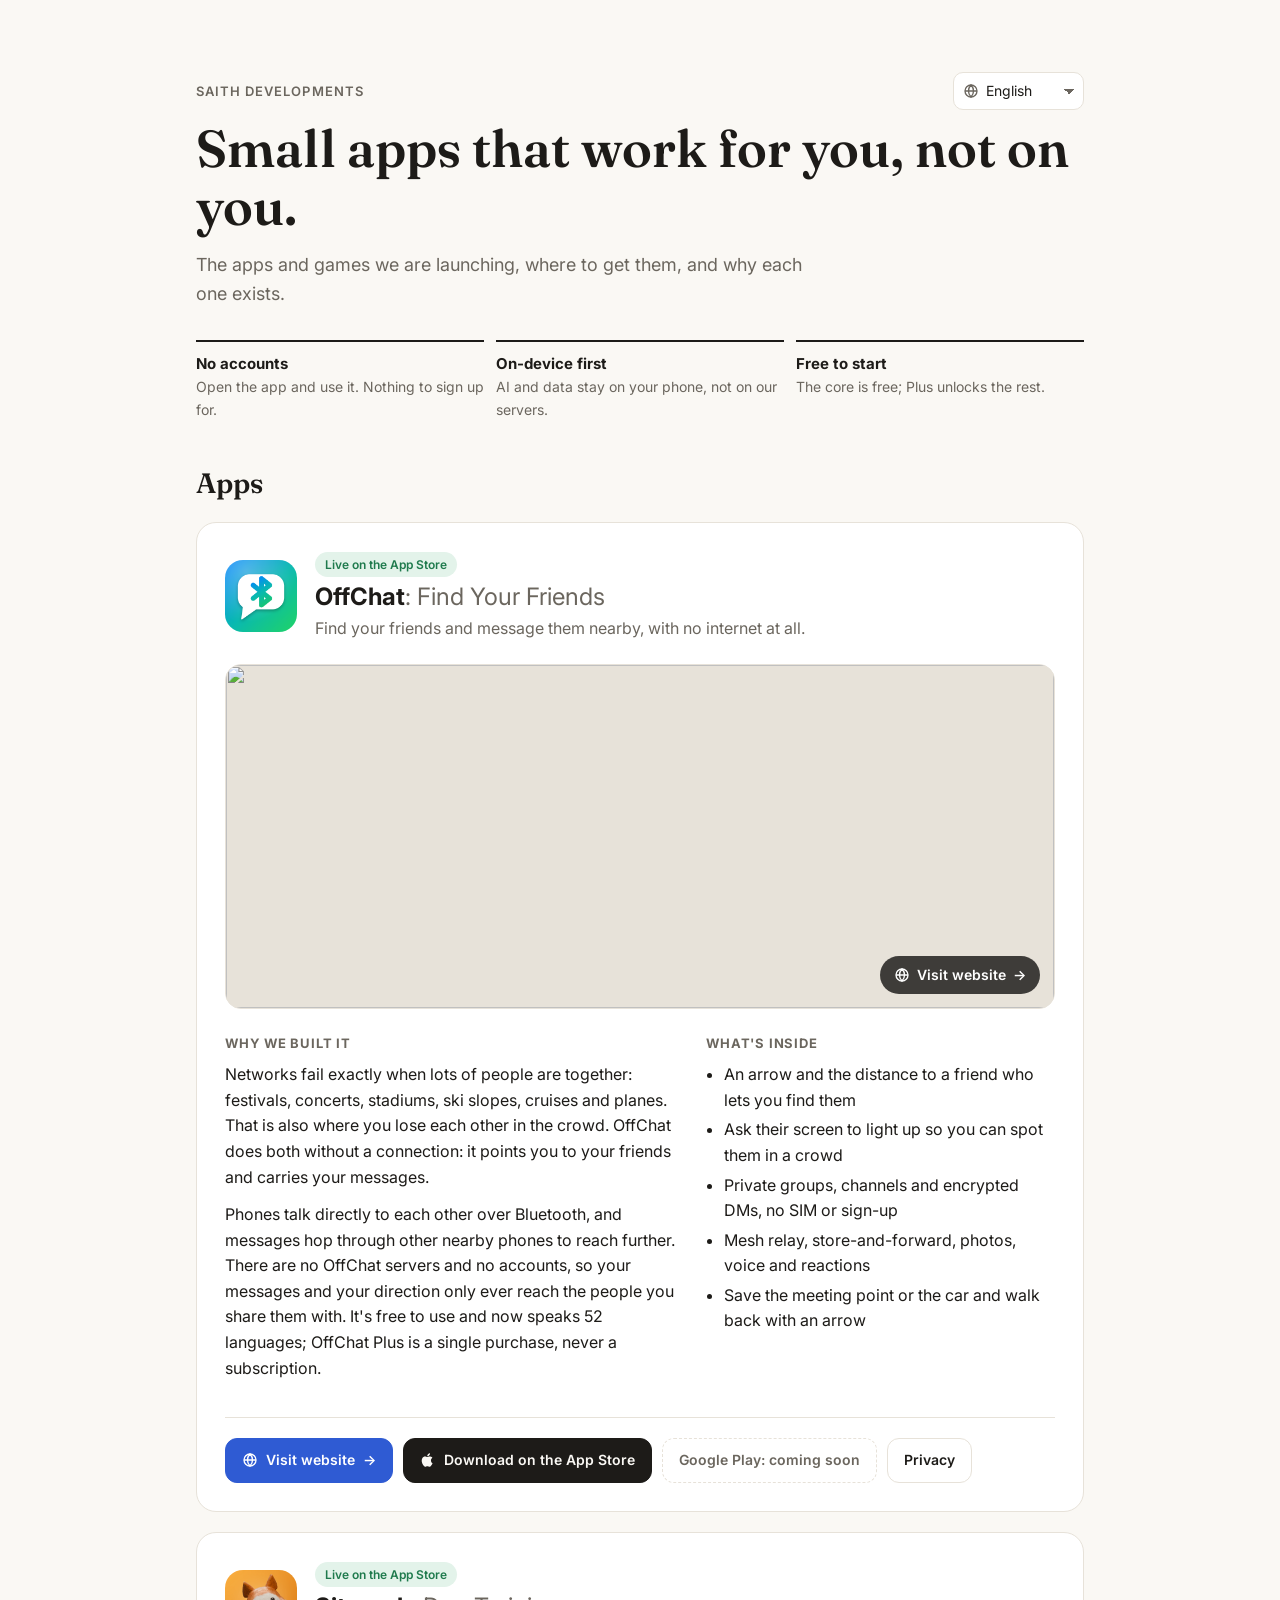
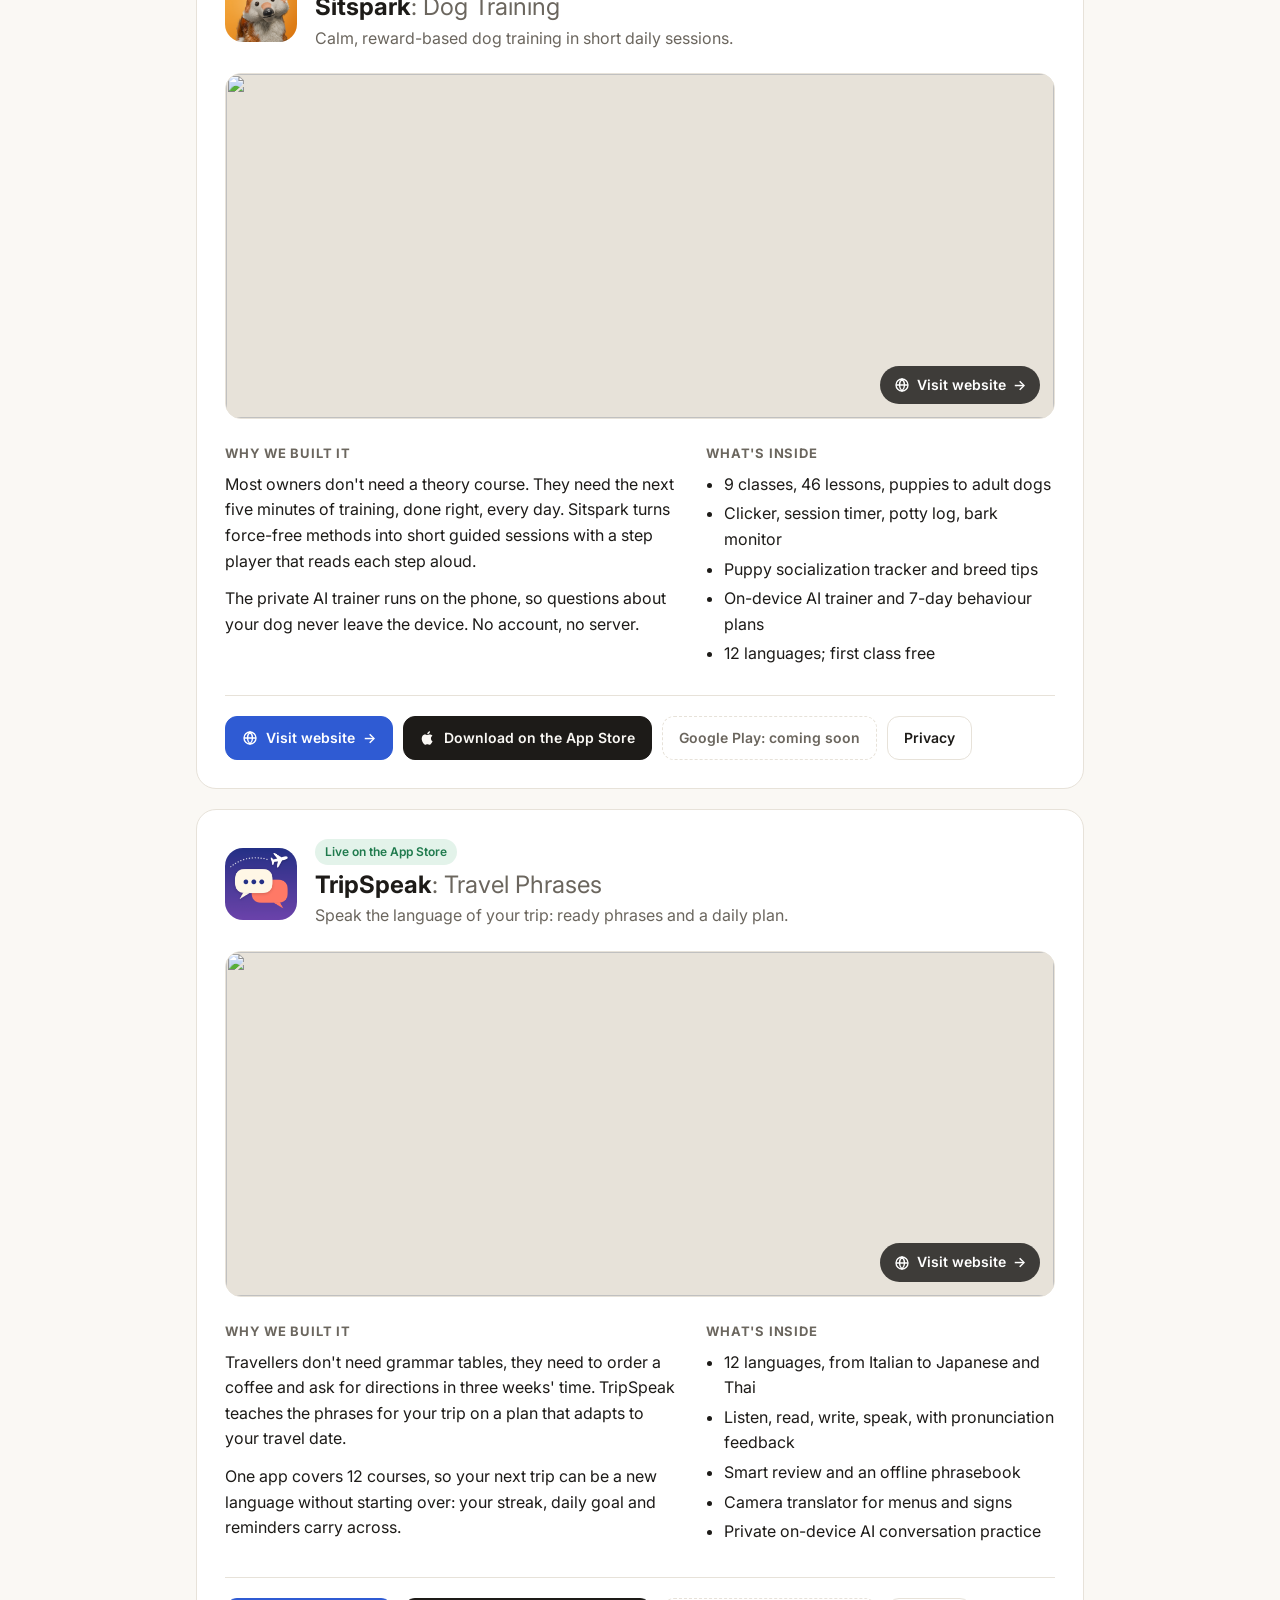
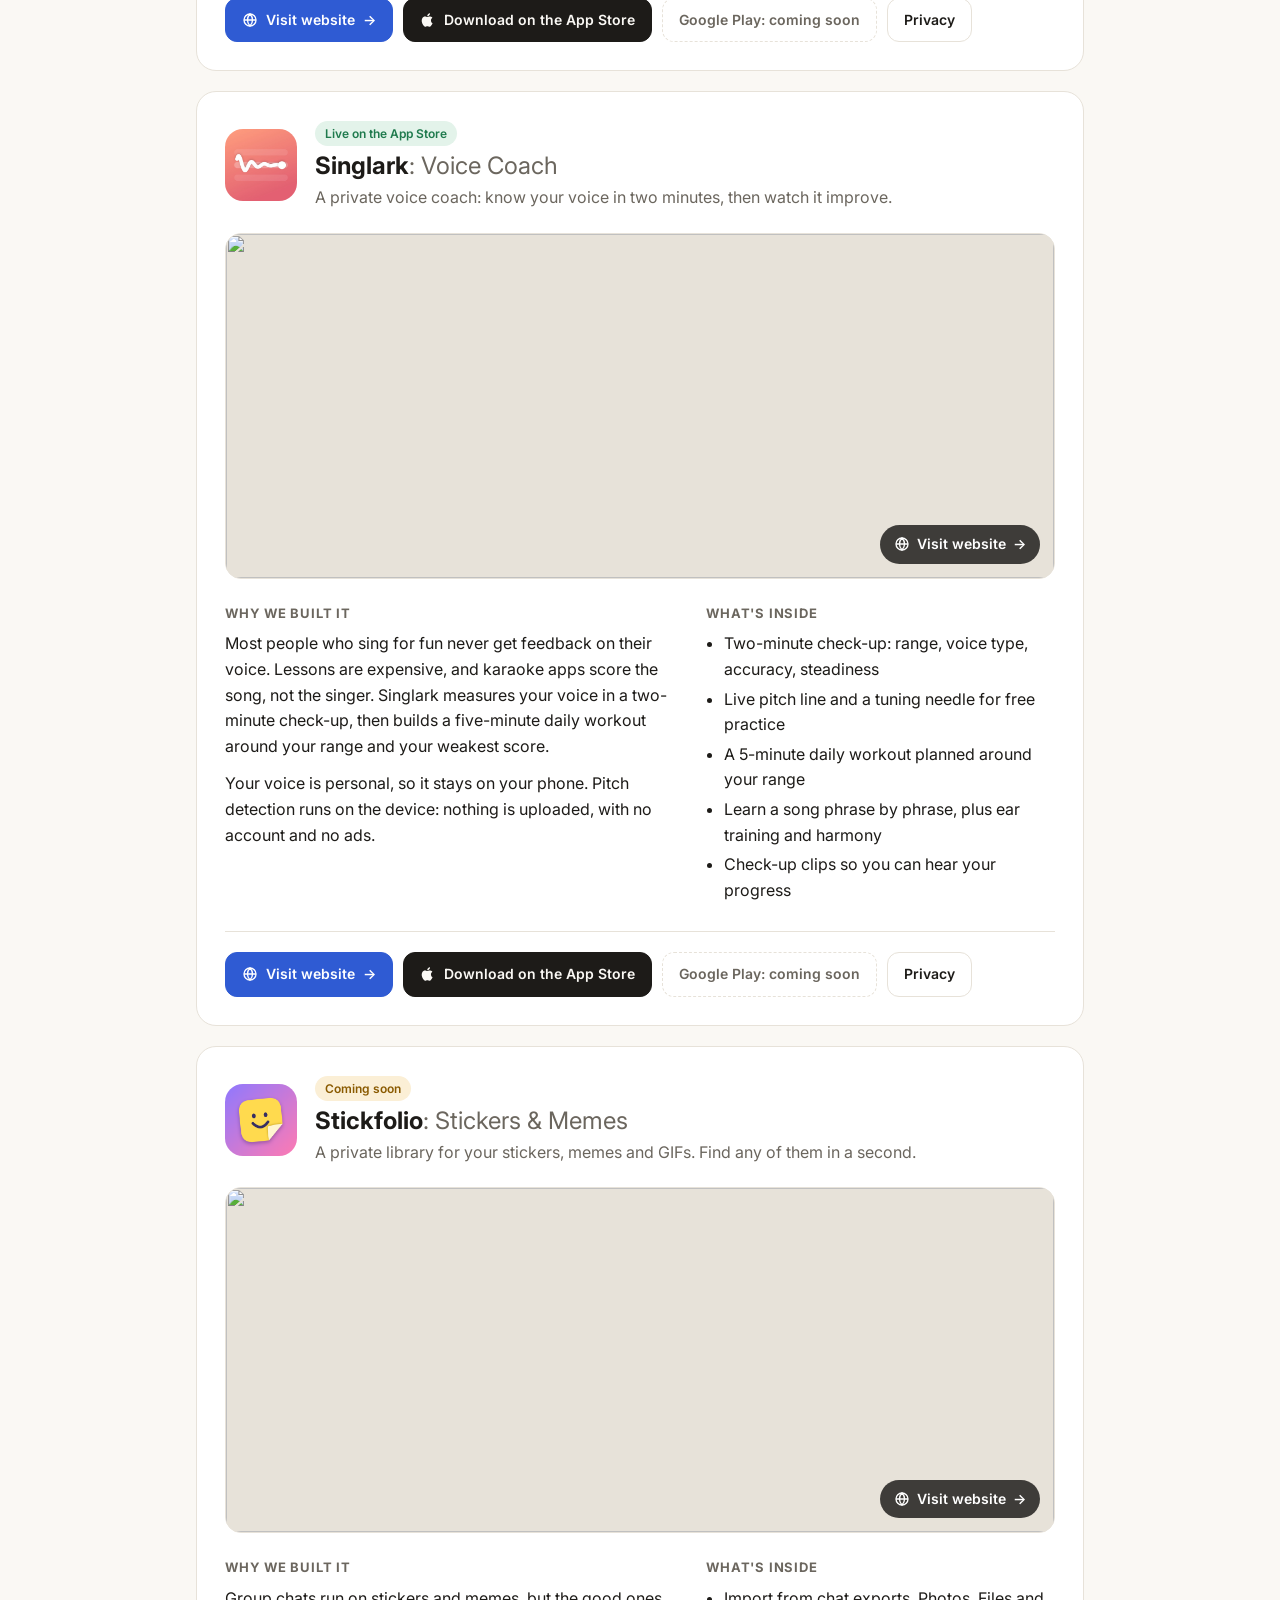
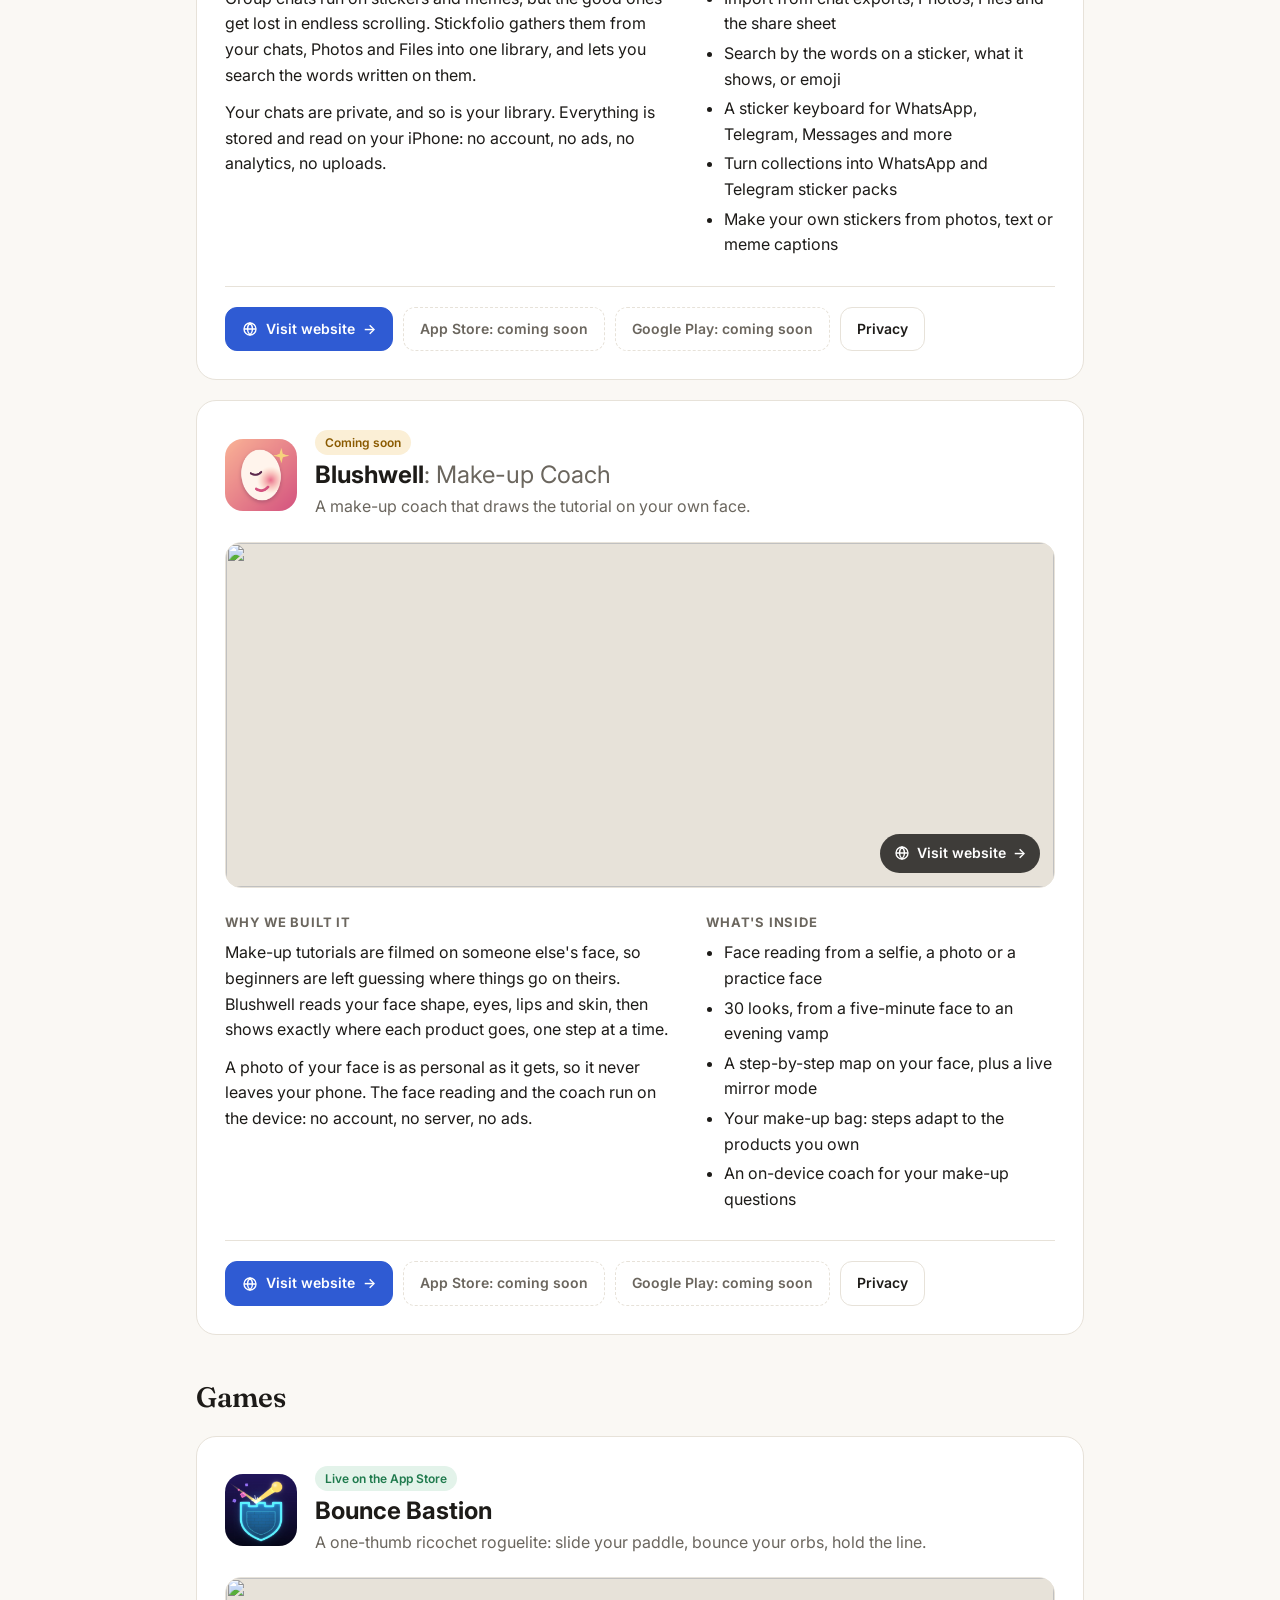
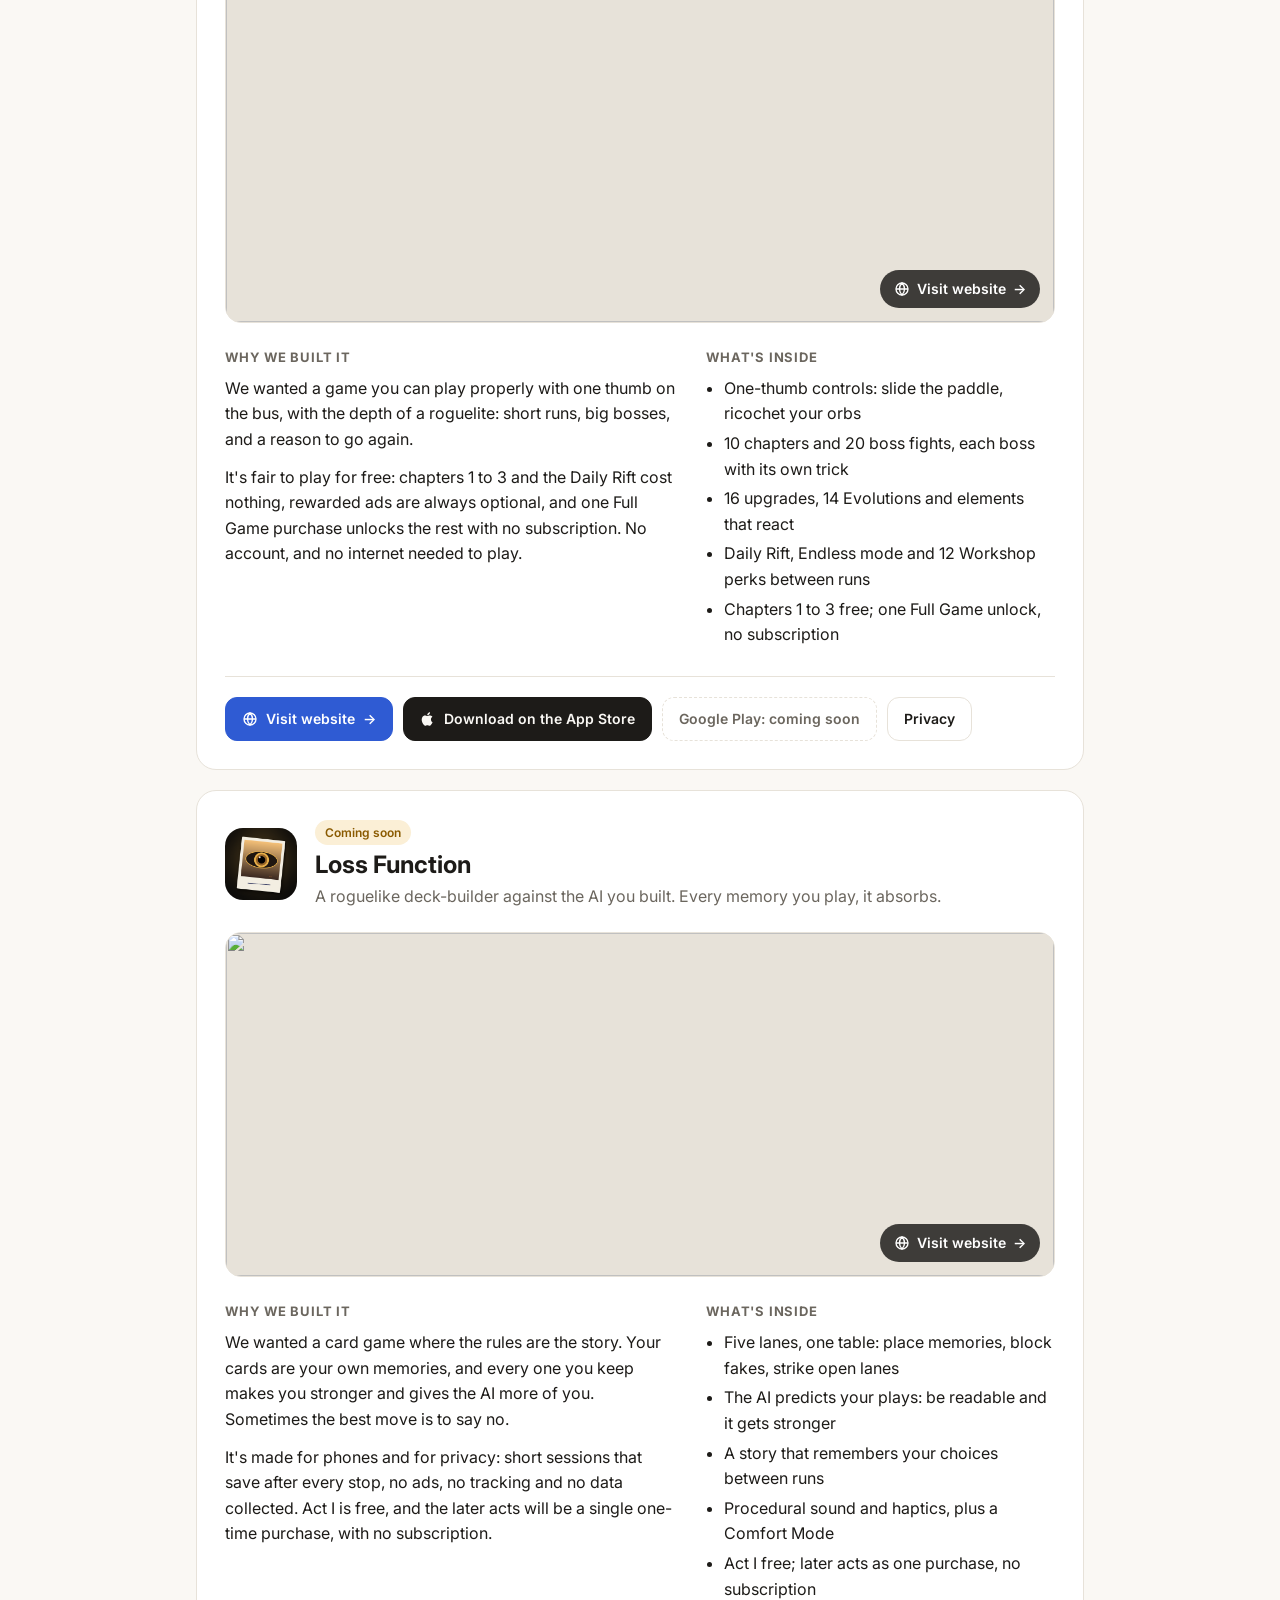
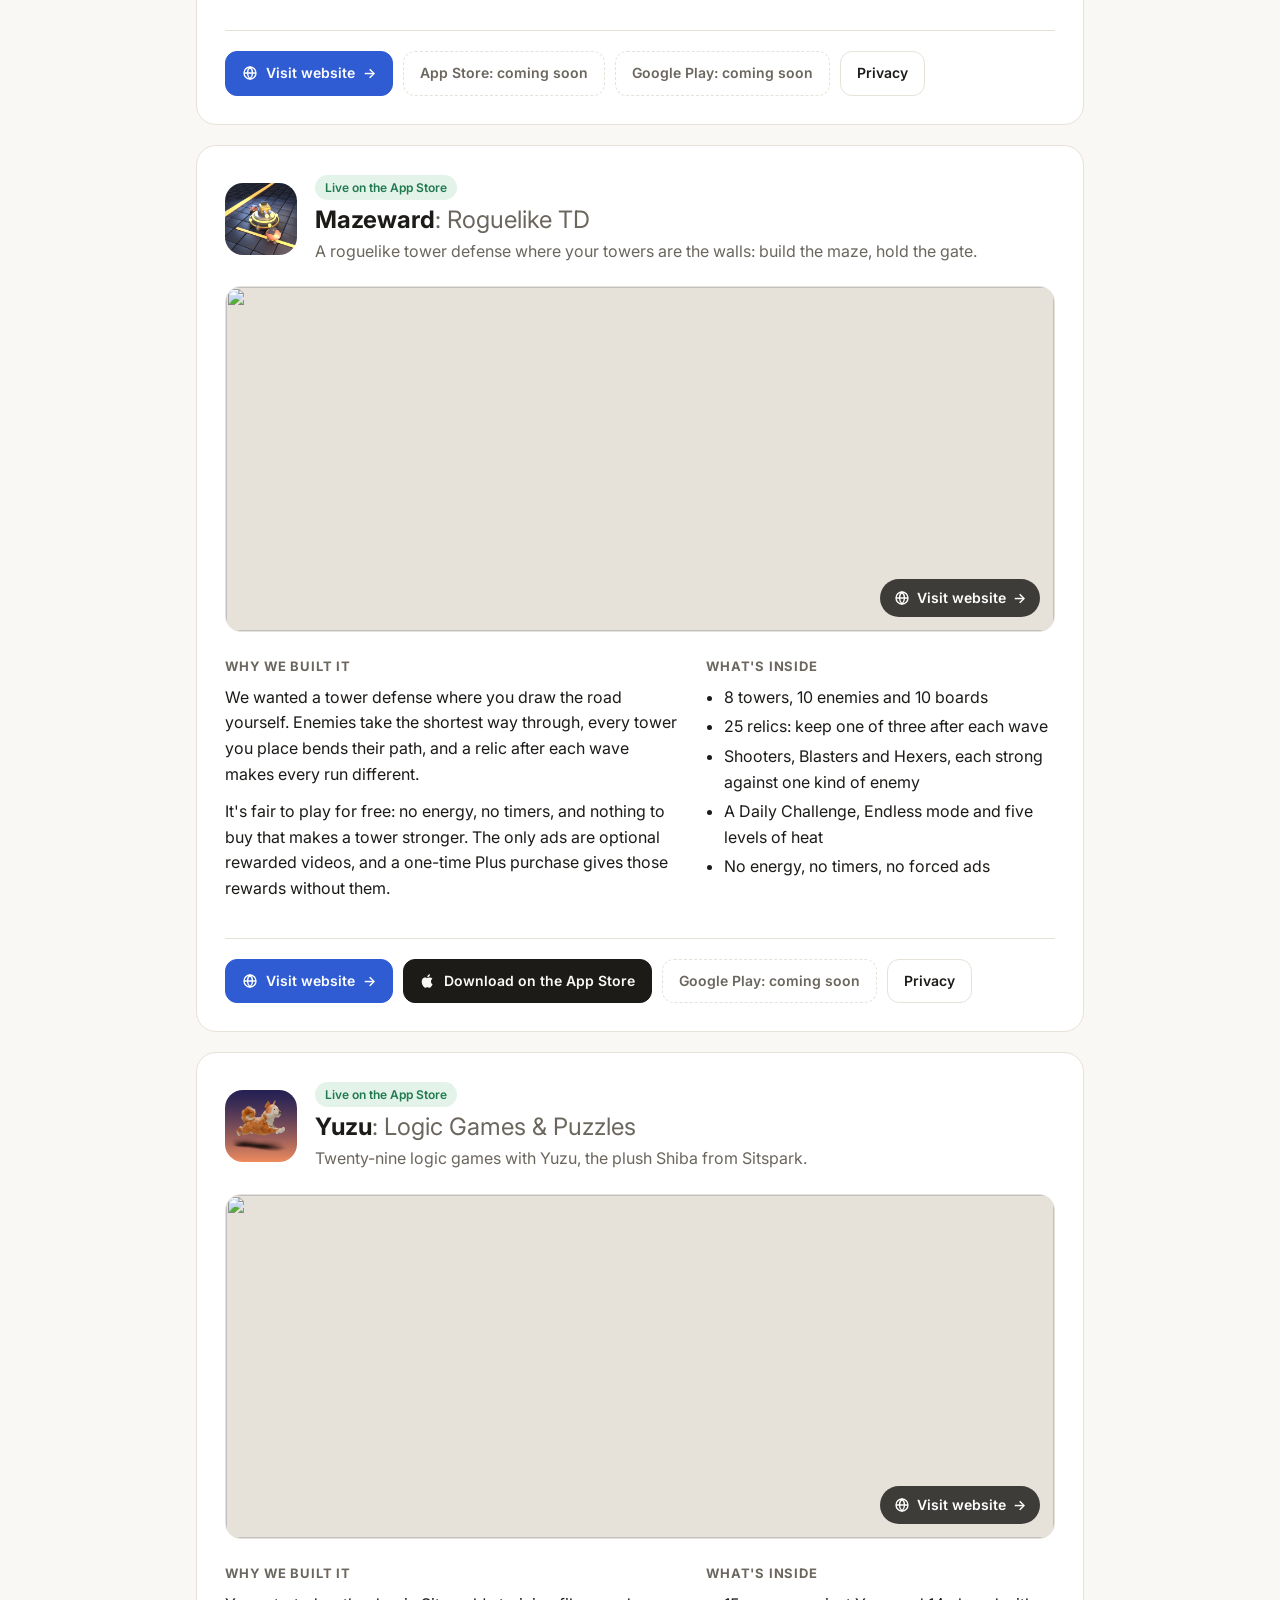
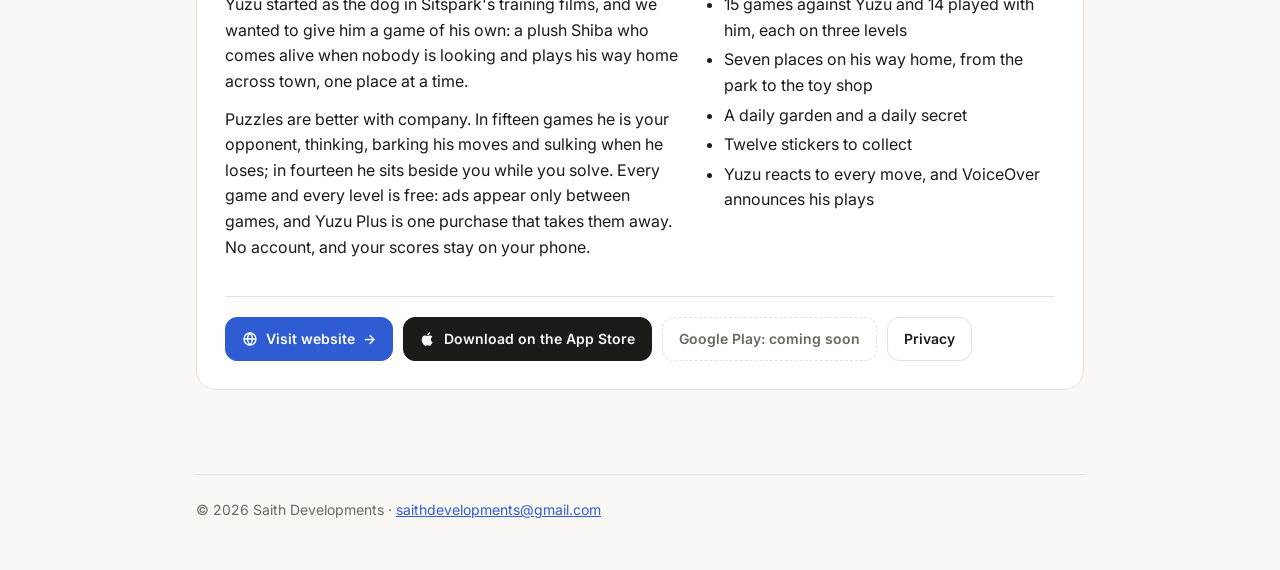
==== index.html @ 387d0ba4 "Mazeward: live on the App Store Co-Authored-By: Claude Opus 5.5 <noreply@anthropic.com>" ====
<!doctype html>
<html lang="en">
<head>
<meta charset="utf-8">
<meta name="viewport" content="width=device-width, initial-scale=1">
<title>Saith Developments · Apps</title>
<meta name="description" content="The apps and games we build and launch, where to get them, and why each one exists.">
<link rel="icon" href="assets/favicon.svg" type="image/svg+xml">
<link rel="apple-touch-icon" href="assets/favicon-180.png">
<link rel="preconnect" href="https://fonts.googleapis.com">
<link rel="preconnect" href="https://fonts.gstatic.com" crossorigin>
<link href="https://fonts.googleapis.com/css2?family=Inter:wght@400;500;600;700&family=Fraunces:opsz,wght@9..144,600&display=swap" rel="stylesheet">
<style>
  :root {
    --bg: #faf8f4;
    --surface: #ffffff;
    --text: #1d1b18;
    --muted: #6b665e;
    --line: #e7e2d9;
    --live: #1f7a4d;
    --live-bg: #e3f3ea;
    --soon: #8a5a00;
    --soon-bg: #fbefd6;
    --accent: #2f5bd3;
  }
  @media (prefers-color-scheme: dark) {
    :root:not([data-theme="light"]) {
      --bg: #141311;
      --surface: #1d1c19;
      --text: #f1eee8;
      --muted: #a39d93;
      --line: #2e2c28;
      --live: #6fd3a0;
      --live-bg: #16352a;
      --soon: #f0c069;
      --soon-bg: #3a2e14;
      --accent: #8aa8ff;
    }
  }
  :root[data-theme="dark"] {
    --bg: #141311; --surface: #1d1c19; --text: #f1eee8; --muted: #a39d93; --line: #2e2c28;
    --live: #6fd3a0; --live-bg: #16352a; --soon: #f0c069; --soon-bg: #3a2e14; --accent: #8aa8ff;
  }

  * { box-sizing: border-box; }
  body {
    margin: 0;
    background: var(--bg);
    color: var(--text);
    font: 16px/1.6 Inter, system-ui, -apple-system, sans-serif;
  }
  .wrap { max-width: 920px; margin: 0 auto; padding: 0 16px; }
  a { color: var(--accent); }

  header { padding: 72px 0 40px; }
  .eyebrow { font-size: 13px; letter-spacing: .08em; text-transform: uppercase; color: var(--muted); font-weight: 600; }
  h1 { font-family: Fraunces, Georgia, serif; font-weight: 600; font-size: clamp(34px, 6vw, 52px); line-height: 1.1; margin: 10px 0 16px; }
  .lede { font-size: 18px; color: var(--muted); max-width: 640px; margin: 0; }

  .principles { display: grid; grid-template-columns: repeat(auto-fit, minmax(200px, 1fr)); gap: 12px; margin: 32px 0 0; padding: 0; list-style: none; }
  .principles li { border-top: 2px solid var(--text); padding-top: 10px; font-size: 14px; color: var(--muted); }
  .principles strong { display: block; color: var(--text); font-size: 15px; }

  main { padding-bottom: 64px; }
  .section-title { font-family: Fraunces, Georgia, serif; font-weight: 600; font-size: 28px; margin: 40px 0 16px; }
  main > .section-title:first-child { margin-top: 0; }
  .app {
    background: var(--surface);
    border: 1px solid var(--line);
    border-radius: 20px;
    padding: 28px;
    margin-bottom: 20px;
  }
  .app-head { display: flex; gap: 18px; align-items: center; flex-wrap: wrap; }
  .app-head img { width: 72px; height: 72px; border-radius: 18px; flex: none; }
  .app-title { flex: 1; min-width: 200px; }
  .app-title h2 { margin: 0; font-size: 24px; line-height: 1.2; }
  .app-title h2 .sub { font-weight: 400; color: var(--muted); }
  .app-title p { margin: 4px 0 0; color: var(--muted); }
  .badge { display: inline-block; font-size: 12px; font-weight: 600; padding: 3px 10px; border-radius: 999px; margin-bottom: 6px; }
  .badge.live { color: var(--live); background: var(--live-bg); }
  .badge.soon { color: var(--soon); background: var(--soon-bg); }

  .cols { display: grid; grid-template-columns: 1.3fr 1fr; gap: 28px; margin-top: 24px; }
  @media (max-width: 700px) { .cols { grid-template-columns: 1fr; gap: 16px; } .app { padding: 20px; } }
  h3 { font-size: 13px; letter-spacing: .06em; text-transform: uppercase; color: var(--muted); margin: 0 0 8px; }
  .cols p { margin: 0 0 12px; }
  .cols ul { margin: 0; padding-left: 18px; }
  .cols li { margin-bottom: 4px; }

  .links { display: flex; gap: 10px; flex-wrap: wrap; margin-top: 24px; padding-top: 20px; border-top: 1px solid var(--line); }
  .btn {
    display: inline-flex; align-items: center; gap: 8px;
    padding: 10px 16px; border-radius: 12px; font-weight: 600; font-size: 14px; text-decoration: none;
    border: 1px solid var(--line); color: var(--text); background: transparent;
  }
  .btn.primary { background: var(--text); color: var(--bg); border-color: var(--text); }
  .btn.disabled { color: var(--muted); border-style: dashed; cursor: default; }
  .btn svg { width: 16px; height: 16px; }

  .topbar { display: flex; justify-content: space-between; align-items: center; gap: 12px; }
  .lang { position: relative; display: inline-flex; align-items: center; }
  .lang svg { position: absolute; left: 10px; width: 16px; height: 16px; color: var(--muted); pointer-events: none; }
  .lang select {
    appearance: none; -webkit-appearance: none;
    font: inherit; font-size: 14px; color: var(--text);
    background: var(--surface); border: 1px solid var(--line); border-radius: 10px;
    padding: 7px 30px 7px 32px; cursor: pointer;
    background-image: linear-gradient(45deg, transparent 50%, var(--muted) 50%), linear-gradient(135deg, var(--muted) 50%, transparent 50%);
    background-position: right 14px center, right 9px center; background-size: 5px 5px; background-repeat: no-repeat;
  }
  .lang select:focus-visible { outline: 2px solid var(--accent); outline-offset: 2px; }


  .preview { position: relative; display: block; margin-top: 22px; border-radius: 16px; overflow: hidden; border: 1px solid var(--line); aspect-ratio: 1200 / 500; background: var(--line); }
  .preview img { width: 100%; height: 100%; object-fit: cover; object-position: center top; display: block; transition: transform .5s cubic-bezier(.2,.8,.2,1); }
  .preview:hover img { transform: scale(1.035); }
  .pv-label { position: absolute; right: 14px; bottom: 14px; display: inline-flex; align-items: center; gap: 7px; background: rgba(15,14,12,.78); color: #fff; font-weight: 600; font-size: 14px; padding: 8px 14px; border-radius: 999px; -webkit-backdrop-filter: blur(8px); backdrop-filter: blur(8px); transition: background .2s; }
  .pv-label svg { width: 16px; height: 16px; }
  .preview:hover .pv-label { background: var(--accent); }
  .preview:focus-visible { outline: 3px solid var(--accent); outline-offset: 3px; }
  .btn.site { background: var(--accent); border-color: var(--accent); color: #fff; }
  .btn.site:hover { filter: brightness(1.08); }
  @media (prefers-color-scheme: dark) { :root:not([data-theme="light"]) .btn.site { color: #0d1020; } }
  :root[data-theme="dark"] .btn.site { color: #0d1020; }
  @media (max-width: 700px) { .preview { aspect-ratio: 1200 / 630; } }
  footer { border-top: 1px solid var(--line); padding: 24px 0 48px; color: var(--muted); font-size: 14px; }
</style>
</head>
<body>
<div class="wrap">
  <header>
    <div class="topbar">
      <div class="eyebrow">Saith Developments</div>
      <label class="lang">
        <svg viewBox="0 0 24 24" fill="none" stroke="currentColor" stroke-width="2" aria-hidden="true"><circle cx="12" cy="12" r="9"/><path d="M3 12h18M12 3c2.5 2.7 3.8 5.7 3.8 9s-1.3 6.3-3.8 9c-2.5-2.7-3.8-5.7-3.8-9S9.5 5.7 12 3Z"/></svg>
        <select id="lang" aria-label="Language">
          <option value="en">English</option>
          <option value="it">Italiano</option>
          <option value="es">Español</option>
          <option value="fr">Français</option>
          <option value="de">Deutsch</option>
          <option value="pt">Português</option>
          <option value="zh">中文</option>
          <option value="ja">日本語</option>
        </select>
      </label>
    </div>
    <h1 data-i18n="hero">Small apps that work for you, not on you.</h1>
    <p class="lede" data-i18n="lede">The apps and games we are launching, where to get them, and why each one exists.</p>
    <ul class="principles">
      <li><strong data-i18n="p1t">No accounts</strong><span data-i18n="p1d">Open the app and use it. Nothing to sign up for.</span></li>
      <li><strong data-i18n="p2t">On-device first</strong><span data-i18n="p2d">AI and data stay on your phone, not on our servers.</span></li>
      <li><strong data-i18n="p3t">Free to start</strong><span data-i18n="p3d">The core is free; Plus unlocks the rest.</span></li>
    </ul>
  </header>

  <main>
    <h2 class="section-title" data-i18n="sec_apps">Apps</h2>

    <!-- OffChat -->
    <article class="app" id="offchat">
      <div class="app-head">
        <img src="assets/offchat.png" alt="OffChat icon">
        <div class="app-title">
          <span class="badge live" data-i18n="badge_live">Live on the App Store</span>
          <h2>OffChat<span class="sub">: Find Your Friends</span></h2>
          <p data-i18n="oc_tag">Find your friends and message them nearby, with no internet at all.</p>
        </div>
      </div>
            <a class="preview" href="https://saith96.github.io/offchat-app/" aria-label="OffChat website"><img src="https://saith96.github.io/offchat-app/assets/og.jpg" alt="" loading="lazy" width="1200" height="630"><span class="pv-label"><svg viewBox="0 0 24 24" fill="none" stroke="currentColor" stroke-width="2" aria-hidden="true"><circle cx="12" cy="12" r="9"/><path d="M3 12h18M12 3c2.5 2.7 3.8 5.7 3.8 9s-1.3 6.3-3.8 9c-2.5-2.7-3.8-5.7-3.8-9S9.5 5.7 12 3Z"/></svg><span data-i18n="website">Visit website</span> &rarr;</span></a>
      <div class="cols">
        <div>
          <h3 data-i18n="why">Why we built it</h3>
          <p data-i18n="oc_why1">Networks fail exactly when lots of people are together: festivals, concerts, stadiums, ski slopes, cruises and planes. That is also where you lose each other in the crowd. OffChat does both without a connection: it points you to your friends and carries your messages.</p>
          <p data-i18n="oc_why2">Phones talk directly to each other over Bluetooth, and messages hop through other nearby phones to reach further. There are no OffChat servers and no accounts, so your messages and your direction only ever reach the people you share them with. It's free to use and now speaks 52 languages; OffChat Plus is a single purchase, never a subscription.</p>
        </div>
        <div>
          <h3 data-i18n="inside">What's inside</h3>
          <ul>
            <li data-i18n="oc_f1">An arrow and the distance to a friend who lets you find them</li>
            <li data-i18n="oc_f2">Ask their screen to light up so you can spot them in a crowd</li>
            <li data-i18n="oc_f3">Private groups, channels and encrypted DMs, no SIM or sign-up</li>
            <li data-i18n="oc_f4">Mesh relay, store-and-forward, photos, voice and reactions</li>
            <li data-i18n="oc_f5">Save the meeting point or the car and walk back with an arrow</li>
          </ul>
        </div>
      </div>
      <div class="links">
        <a class="btn site" href="https://saith96.github.io/offchat-app/"><svg viewBox="0 0 24 24" fill="none" stroke="currentColor" stroke-width="2" aria-hidden="true"><circle cx="12" cy="12" r="9"/><path d="M3 12h18M12 3c2.5 2.7 3.8 5.7 3.8 9s-1.3 6.3-3.8 9c-2.5-2.7-3.8-5.7-3.8-9S9.5 5.7 12 3Z"/></svg><span data-i18n="website">Visit website</span><span aria-hidden="true">&rarr;</span></a>
        <a class="btn primary" href="https://apps.apple.com/app/id6828144900">
          <svg viewBox="0 0 24 24" fill="currentColor" aria-hidden="true"><path d="M16.4 12.6c0-2.6 2.1-3.8 2.2-3.9-1.2-1.8-3.1-2-3.7-2-1.6-.2-3.1.9-3.9.9-.8 0-2-.9-3.4-.9-1.7 0-3.3 1-4.2 2.6-1.8 3.1-.5 7.7 1.3 10.2.8 1.2 1.8 2.6 3.1 2.5 1.3 0 1.7-.8 3.3-.8 1.5 0 1.9.8 3.3.8 1.4 0 2.2-1.2 3-2.5 1-1.4 1.4-2.8 1.4-2.8 0 0-2.4-1-2.4-4.1ZM13.9 4.9c.7-.9 1.2-2 1-3.2-1 0-2.3.7-3 1.6-.6.7-1.2 1.9-1.1 3.1 1.2.1 2.3-.6 3.1-1.5Z"/></svg>
          <span data-i18n="btn_appstore">Download on the App Store</span>
        </a>
        <span class="btn disabled" data-i18n="gp_soon">Google Play: coming soon</span>
        <a class="btn" href="https://saith96.github.io/offchat-app/privacy.html" data-i18n="privacy">Privacy</a>
      </div>
    </article>

    <!-- Sitspark -->
    <article class="app" id="sitspark">
      <div class="app-head">
        <img src="assets/sitspark.png" alt="Sitspark icon">
        <div class="app-title">
          <span class="badge live" data-i18n="badge_live">Live on the App Store</span>
          <h2>Sitspark<span class="sub">: Dog Training</span></h2>
          <p data-i18n="sp_tag">Calm, reward-based dog training in short daily sessions.</p>
        </div>
      </div>
            <a class="preview" href="https://saith96.github.io/sitspark-site/" aria-label="Sitspark website"><img src="https://saith96.github.io/sitspark-site/assets/og.jpg" alt="" loading="lazy" width="1200" height="630"><span class="pv-label"><svg viewBox="0 0 24 24" fill="none" stroke="currentColor" stroke-width="2" aria-hidden="true"><circle cx="12" cy="12" r="9"/><path d="M3 12h18M12 3c2.5 2.7 3.8 5.7 3.8 9s-1.3 6.3-3.8 9c-2.5-2.7-3.8-5.7-3.8-9S9.5 5.7 12 3Z"/></svg><span data-i18n="website">Visit website</span> &rarr;</span></a>
      <div class="cols">
        <div>
          <h3 data-i18n="why">Why we built it</h3>
          <p data-i18n="sp_why1">Most owners don't need a theory course. They need the next five minutes of training, done right, every day. Sitspark turns force-free methods into short guided sessions with a step player that reads each step aloud.</p>
          <p data-i18n="sp_why2">The private AI trainer runs on the phone, so questions about your dog never leave the device. No account, no server.</p>
        </div>
        <div>
          <h3 data-i18n="inside">What's inside</h3>
          <ul>
            <li data-i18n="sp_f1">9 classes, 46 lessons, puppies to adult dogs</li>
            <li data-i18n="sp_f2">Clicker, session timer, potty log, bark monitor</li>
            <li data-i18n="sp_f3">Puppy socialization tracker and breed tips</li>
            <li data-i18n="sp_f4">On-device AI trainer and 7-day behaviour plans</li>
            <li data-i18n="sp_f5">12 languages; first class free</li>
          </ul>
        </div>
      </div>
      <div class="links">
        <a class="btn site" href="https://saith96.github.io/sitspark-site/"><svg viewBox="0 0 24 24" fill="none" stroke="currentColor" stroke-width="2" aria-hidden="true"><circle cx="12" cy="12" r="9"/><path d="M3 12h18M12 3c2.5 2.7 3.8 5.7 3.8 9s-1.3 6.3-3.8 9c-2.5-2.7-3.8-5.7-3.8-9S9.5 5.7 12 3Z"/></svg><span data-i18n="website">Visit website</span><span aria-hidden="true">&rarr;</span></a>
        <a class="btn primary" href="https://apps.apple.com/app/id6829493127">
          <svg viewBox="0 0 24 24" fill="currentColor" aria-hidden="true"><path d="M16.4 12.6c0-2.6 2.1-3.8 2.2-3.9-1.2-1.8-3.1-2-3.7-2-1.6-.2-3.1.9-3.9.9-.8 0-2-.9-3.4-.9-1.7 0-3.3 1-4.2 2.6-1.8 3.1-.5 7.7 1.3 10.2.8 1.2 1.8 2.6 3.1 2.5 1.3 0 1.7-.8 3.3-.8 1.5 0 1.9.8 3.3.8 1.4 0 2.2-1.2 3-2.5 1-1.4 1.4-2.8 1.4-2.8 0 0-2.4-1-2.4-4.1ZM13.9 4.9c.7-.9 1.2-2 1-3.2-1 0-2.3.7-3 1.6-.6.7-1.2 1.9-1.1 3.1 1.2.1 2.3-.6 3.1-1.5Z"/></svg>
          <span data-i18n="btn_appstore">Download on the App Store</span>
        </a>
        <span class="btn disabled" data-i18n="gp_soon">Google Play: coming soon</span>
        <a class="btn" href="https://saith96.github.io/sitspark-site/privacy.html" data-i18n="privacy">Privacy</a>
      </div>
    </article>

    <!-- TripSpeak -->
    <article class="app" id="tripspeak">
      <div class="app-head">
        <img src="assets/tripspeak.png" alt="TripSpeak icon">
        <div class="app-title">
          <span class="badge live" data-i18n="badge_live">Live on the App Store</span>
          <h2>TripSpeak<span class="sub">: Travel Phrases</span></h2>
          <p data-i18n="ts_tag">Speak the language of your trip: ready phrases and a daily plan.</p>
        </div>
      </div>
            <a class="preview" href="https://saith96.github.io/tripspeak-site/" aria-label="TripSpeak website"><img src="https://saith96.github.io/tripspeak-site/assets/og.jpg" alt="" loading="lazy" width="1200" height="630"><span class="pv-label"><svg viewBox="0 0 24 24" fill="none" stroke="currentColor" stroke-width="2" aria-hidden="true"><circle cx="12" cy="12" r="9"/><path d="M3 12h18M12 3c2.5 2.7 3.8 5.7 3.8 9s-1.3 6.3-3.8 9c-2.5-2.7-3.8-5.7-3.8-9S9.5 5.7 12 3Z"/></svg><span data-i18n="website">Visit website</span> &rarr;</span></a>
      <div class="cols">
        <div>
          <h3 data-i18n="why">Why we built it</h3>
          <p data-i18n="ts_why1">Travellers don't need grammar tables, they need to order a coffee and ask for directions in three weeks' time. TripSpeak teaches the phrases for your trip on a plan that adapts to your travel date.</p>
          <p data-i18n="ts_why2">One app covers 12 courses, so your next trip can be a new language without starting over: your streak, daily goal and reminders carry across.</p>
        </div>
        <div>
          <h3 data-i18n="inside">What's inside</h3>
          <ul>
            <li data-i18n="ts_f1">12 languages, from Italian to Japanese and Thai</li>
            <li data-i18n="ts_f2">Listen, read, write, speak, with pronunciation feedback</li>
            <li data-i18n="ts_f3">Smart review and an offline phrasebook</li>
            <li data-i18n="ts_f4">Camera translator for menus and signs</li>
            <li data-i18n="ts_f5">Private on-device AI conversation practice</li>
          </ul>
        </div>
      </div>
      <div class="links">
        <a class="btn site" href="https://saith96.github.io/tripspeak-site/"><svg viewBox="0 0 24 24" fill="none" stroke="currentColor" stroke-width="2" aria-hidden="true"><circle cx="12" cy="12" r="9"/><path d="M3 12h18M12 3c2.5 2.7 3.8 5.7 3.8 9s-1.3 6.3-3.8 9c-2.5-2.7-3.8-5.7-3.8-9S9.5 5.7 12 3Z"/></svg><span data-i18n="website">Visit website</span><span aria-hidden="true">&rarr;</span></a>
        <a class="btn primary" href="https://apps.apple.com/app/id6828880209">
          <svg viewBox="0 0 24 24" fill="currentColor" aria-hidden="true"><path d="M16.4 12.6c0-2.6 2.1-3.8 2.2-3.9-1.2-1.8-3.1-2-3.7-2-1.6-.2-3.1.9-3.9.9-.8 0-2-.9-3.4-.9-1.7 0-3.3 1-4.2 2.6-1.8 3.1-.5 7.7 1.3 10.2.8 1.2 1.8 2.6 3.1 2.5 1.3 0 1.7-.8 3.3-.8 1.5 0 1.9.8 3.3.8 1.4 0 2.2-1.2 3-2.5 1-1.4 1.4-2.8 1.4-2.8 0 0-2.4-1-2.4-4.1ZM13.9 4.9c.7-.9 1.2-2 1-3.2-1 0-2.3.7-3 1.6-.6.7-1.2 1.9-1.1 3.1 1.2.1 2.3-.6 3.1-1.5Z"/></svg>
          <span data-i18n="btn_appstore">Download on the App Store</span>
        </a>
        <span class="btn disabled" data-i18n="gp_soon">Google Play: coming soon</span>
        <a class="btn" href="https://saith96.github.io/tripspeak-site/privacy.html" data-i18n="privacy">Privacy</a>
      </div>
    </article>

    <!-- Singlark -->
    <article class="app" id="singlark">
      <div class="app-head">
        <img src="assets/singlark.png" alt="Singlark icon">
        <div class="app-title">
          <span class="badge live" data-i18n="badge_live">Live on the App Store</span>
          <h2>Singlark<span class="sub">: Voice Coach</span></h2>
          <p data-i18n="sw_tag">A private voice coach: know your voice in two minutes, then watch it improve.</p>
        </div>
      </div>
            <a class="preview" href="https://saith96.github.io/singwell-site/" aria-label="Singlark website"><img src="https://saith96.github.io/singwell-site/assets/og.jpg" alt="" loading="lazy" width="1200" height="630"><span class="pv-label"><svg viewBox="0 0 24 24" fill="none" stroke="currentColor" stroke-width="2" aria-hidden="true"><circle cx="12" cy="12" r="9"/><path d="M3 12h18M12 3c2.5 2.7 3.8 5.7 3.8 9s-1.3 6.3-3.8 9c-2.5-2.7-3.8-5.7-3.8-9S9.5 5.7 12 3Z"/></svg><span data-i18n="website">Visit website</span> &rarr;</span></a>
      <div class="cols">
        <div>
          <h3 data-i18n="why">Why we built it</h3>
          <p data-i18n="sw_why1">Most people who sing for fun never get feedback on their voice. Lessons are expensive, and karaoke apps score the song, not the singer. Singlark measures your voice in a two-minute check-up, then builds a five-minute daily workout around your range and your weakest score.</p>
          <p data-i18n="sw_why2">Your voice is personal, so it stays on your phone. Pitch detection runs on the device: nothing is uploaded, with no account and no ads.</p>
        </div>
        <div>
          <h3 data-i18n="inside">What's inside</h3>
          <ul>
            <li data-i18n="sw_f1">Two-minute check-up: range, voice type, accuracy, steadiness</li>
            <li data-i18n="sw_f2">Live pitch line and a tuning needle for free practice</li>
            <li data-i18n="sw_f3">A 5-minute daily workout planned around your range</li>
            <li data-i18n="sw_f4">Learn a song phrase by phrase, plus ear training and harmony</li>
            <li data-i18n="sw_f5">Check-up clips so you can hear your progress</li>
          </ul>
        </div>
      </div>
      <div class="links">
        <a class="btn site" href="https://saith96.github.io/singwell-site/"><svg viewBox="0 0 24 24" fill="none" stroke="currentColor" stroke-width="2" aria-hidden="true"><circle cx="12" cy="12" r="9"/><path d="M3 12h18M12 3c2.5 2.7 3.8 5.7 3.8 9s-1.3 6.3-3.8 9c-2.5-2.7-3.8-5.7-3.8-9S9.5 5.7 12 3Z"/></svg><span data-i18n="website">Visit website</span><span aria-hidden="true">&rarr;</span></a>
        <a class="btn primary" href="https://apps.apple.com/app/id6831671752">
          <svg viewBox="0 0 24 24" fill="currentColor" aria-hidden="true"><path d="M16.4 12.6c0-2.6 2.1-3.8 2.2-3.9-1.2-1.8-3.1-2-3.7-2-1.6-.2-3.1.9-3.9.9-.8 0-2-.9-3.4-.9-1.7 0-3.3 1-4.2 2.6-1.8 3.1-.5 7.7 1.3 10.2.8 1.2 1.8 2.6 3.1 2.5 1.3 0 1.7-.8 3.3-.8 1.5 0 1.9.8 3.3.8 1.4 0 2.2-1.2 3-2.5 1-1.4 1.4-2.8 1.4-2.8 0 0-2.4-1-2.4-4.1ZM13.9 4.9c.7-.9 1.2-2 1-3.2-1 0-2.3.7-3 1.6-.6.7-1.2 1.9-1.1 3.1 1.2.1 2.3-.6 3.1-1.5Z"/></svg>
          <span data-i18n="btn_appstore">Download on the App Store</span>
        </a>
        <span class="btn disabled" data-i18n="gp_soon">Google Play: coming soon</span>
        <a class="btn" href="https://saith96.github.io/singwell-site/privacy.html" data-i18n="privacy">Privacy</a>
      </div>
    </article>

    <!-- Stickfolio -->
    <article class="app" id="stickfolio">
      <div class="app-head">
        <img src="assets/stickfolio.png" alt="Stickfolio icon">
        <div class="app-title">
          <span class="badge soon" data-i18n="badge_soon">Coming soon</span>
          <h2>Stickfolio<span class="sub">: Stickers &amp; Memes</span></h2>
          <p data-i18n="sf_tag">A private library for your stickers, memes and GIFs. Find any of them in a second.</p>
        </div>
      </div>
            <a class="preview" href="https://saith96.github.io/stickfolio-site/" aria-label="Stickfolio website"><img src="https://saith96.github.io/stickfolio-site/assets/og.jpg" alt="" loading="lazy" width="1200" height="630"><span class="pv-label"><svg viewBox="0 0 24 24" fill="none" stroke="currentColor" stroke-width="2" aria-hidden="true"><circle cx="12" cy="12" r="9"/><path d="M3 12h18M12 3c2.5 2.7 3.8 5.7 3.8 9s-1.3 6.3-3.8 9c-2.5-2.7-3.8-5.7-3.8-9S9.5 5.7 12 3Z"/></svg><span data-i18n="website">Visit website</span> &rarr;</span></a>
      <div class="cols">
        <div>
          <h3 data-i18n="why">Why we built it</h3>
          <p data-i18n="sf_why1">Group chats run on stickers and memes, but the good ones get lost in endless scrolling. Stickfolio gathers them from your chats, Photos and Files into one library, and lets you search the words written on them.</p>
          <p data-i18n="sf_why2">Your chats are private, and so is your library. Everything is stored and read on your iPhone: no account, no ads, no analytics, no uploads.</p>
        </div>
        <div>
          <h3 data-i18n="inside">What's inside</h3>
          <ul>
            <li data-i18n="sf_f1">Import from chat exports, Photos, Files and the share sheet</li>
            <li data-i18n="sf_f2">Search by the words on a sticker, what it shows, or emoji</li>
            <li data-i18n="sf_f3">A sticker keyboard for WhatsApp, Telegram, Messages and more</li>
            <li data-i18n="sf_f4">Turn collections into WhatsApp and Telegram sticker packs</li>
            <li data-i18n="sf_f5">Make your own stickers from photos, text or meme captions</li>
          </ul>
        </div>
      </div>
      <div class="links">
        <a class="btn site" href="https://saith96.github.io/stickfolio-site/"><svg viewBox="0 0 24 24" fill="none" stroke="currentColor" stroke-width="2" aria-hidden="true"><circle cx="12" cy="12" r="9"/><path d="M3 12h18M12 3c2.5 2.7 3.8 5.7 3.8 9s-1.3 6.3-3.8 9c-2.5-2.7-3.8-5.7-3.8-9S9.5 5.7 12 3Z"/></svg><span data-i18n="website">Visit website</span><span aria-hidden="true">&rarr;</span></a>
        <span class="btn disabled" data-i18n="as_soon">App Store: coming soon</span>
        <span class="btn disabled" data-i18n="gp_soon">Google Play: coming soon</span>
        <a class="btn" href="https://saith96.github.io/stickfolio-site/privacy.html" data-i18n="privacy">Privacy</a>
      </div>
    </article>

    <!-- Blushwell -->
    <article class="app" id="blushwell">
      <div class="app-head">
        <img src="assets/blushwell.png" alt="Blushwell icon">
        <div class="app-title">
          <span class="badge soon" data-i18n="badge_soon">Coming soon</span>
          <h2>Blushwell<span class="sub">: Make-up Coach</span></h2>
          <p data-i18n="bw_tag">A make-up coach that draws the tutorial on your own face.</p>
        </div>
      </div>
            <a class="preview" href="https://saith96.github.io/blushwell-site/" aria-label="Blushwell website"><img src="https://saith96.github.io/blushwell-site/assets/og.jpg" alt="" loading="lazy" width="1200" height="630"><span class="pv-label"><svg viewBox="0 0 24 24" fill="none" stroke="currentColor" stroke-width="2" aria-hidden="true"><circle cx="12" cy="12" r="9"/><path d="M3 12h18M12 3c2.5 2.7 3.8 5.7 3.8 9s-1.3 6.3-3.8 9c-2.5-2.7-3.8-5.7-3.8-9S9.5 5.7 12 3Z"/></svg><span data-i18n="website">Visit website</span> &rarr;</span></a>
      <div class="cols">
        <div>
          <h3 data-i18n="why">Why we built it</h3>
          <p data-i18n="bw_why1">Make-up tutorials are filmed on someone else's face, so beginners are left guessing where things go on theirs. Blushwell reads your face shape, eyes, lips and skin, then shows exactly where each product goes, one step at a time.</p>
          <p data-i18n="bw_why2">A photo of your face is as personal as it gets, so it never leaves your phone. The face reading and the coach run on the device: no account, no server, no ads.</p>
        </div>
        <div>
          <h3 data-i18n="inside">What's inside</h3>
          <ul>
            <li data-i18n="bw_f1">Face reading from a selfie, a photo or a practice face</li>
            <li data-i18n="bw_f2">30 looks, from a five-minute face to an evening vamp</li>
            <li data-i18n="bw_f3">A step-by-step map on your face, plus a live mirror mode</li>
            <li data-i18n="bw_f4">Your make-up bag: steps adapt to the products you own</li>
            <li data-i18n="bw_f5">An on-device coach for your make-up questions</li>
          </ul>
        </div>
      </div>
      <div class="links">
        <a class="btn site" href="https://saith96.github.io/blushwell-site/"><svg viewBox="0 0 24 24" fill="none" stroke="currentColor" stroke-width="2" aria-hidden="true"><circle cx="12" cy="12" r="9"/><path d="M3 12h18M12 3c2.5 2.7 3.8 5.7 3.8 9s-1.3 6.3-3.8 9c-2.5-2.7-3.8-5.7-3.8-9S9.5 5.7 12 3Z"/></svg><span data-i18n="website">Visit website</span><span aria-hidden="true">&rarr;</span></a>
        <span class="btn disabled" data-i18n="as_soon">App Store: coming soon</span>
        <span class="btn disabled" data-i18n="gp_soon">Google Play: coming soon</span>
        <a class="btn" href="https://saith96.github.io/blushwell-site/privacy.html" data-i18n="privacy">Privacy</a>
      </div>
    </article>

    <h2 class="section-title" data-i18n="sec_games">Games</h2>

    <!-- Bounce Bastion -->
    <article class="app" id="bounce-bastion">
      <div class="app-head">
        <img src="assets/bounce-bastion.jpg" alt="Bounce Bastion icon">
        <div class="app-title">
          <span class="badge live" data-i18n="badge_live">Live on the App Store</span>
          <h2>Bounce Bastion</h2>
          <p data-i18n="bb_tag">A one-thumb ricochet roguelite: slide your paddle, bounce your orbs, hold the line.</p>
        </div>
      </div>
            <a class="preview" href="https://saith96.github.io/bounce-bastion/" aria-label="Bounce Bastion website"><img src="https://saith96.github.io/bounce-bastion/assets/og.jpg" alt="" loading="lazy" width="1200" height="630"><span class="pv-label"><svg viewBox="0 0 24 24" fill="none" stroke="currentColor" stroke-width="2" aria-hidden="true"><circle cx="12" cy="12" r="9"/><path d="M3 12h18M12 3c2.5 2.7 3.8 5.7 3.8 9s-1.3 6.3-3.8 9c-2.5-2.7-3.8-5.7-3.8-9S9.5 5.7 12 3Z"/></svg><span data-i18n="website">Visit website</span> &rarr;</span></a>
      <div class="cols">
        <div>
          <h3 data-i18n="why">Why we built it</h3>
          <p data-i18n="bb_why1">We wanted a game you can play properly with one thumb on the bus, with the depth of a roguelite: short runs, big bosses, and a reason to go again.</p>
          <p data-i18n="bb_why2">It's fair to play for free: chapters 1 to 3 and the Daily Rift cost nothing, rewarded ads are always optional, and one Full Game purchase unlocks the rest with no subscription. No account, and no internet needed to play.</p>
        </div>
        <div>
          <h3 data-i18n="inside">What's inside</h3>
          <ul>
            <li data-i18n="bb_f1">One-thumb controls: slide the paddle, ricochet your orbs</li>
            <li data-i18n="bb_f2">10 chapters and 20 boss fights, each boss with its own trick</li>
            <li data-i18n="bb_f3">16 upgrades, 14 Evolutions and elements that react</li>
            <li data-i18n="bb_f4">Daily Rift, Endless mode and 12 Workshop perks between runs</li>
            <li data-i18n="bb_f5">Chapters 1 to 3 free; one Full Game unlock, no subscription</li>
          </ul>
        </div>
      </div>
      <div class="links">
        <a class="btn site" href="https://saith96.github.io/bounce-bastion/"><svg viewBox="0 0 24 24" fill="none" stroke="currentColor" stroke-width="2" aria-hidden="true"><circle cx="12" cy="12" r="9"/><path d="M3 12h18M12 3c2.5 2.7 3.8 5.7 3.8 9s-1.3 6.3-3.8 9c-2.5-2.7-3.8-5.7-3.8-9S9.5 5.7 12 3Z"/></svg><span data-i18n="website">Visit website</span><span aria-hidden="true">&rarr;</span></a>
        <a class="btn primary" href="https://apps.apple.com/app/id6831671997">
          <svg viewBox="0 0 24 24" fill="currentColor" aria-hidden="true"><path d="M16.4 12.6c0-2.6 2.1-3.8 2.2-3.9-1.2-1.8-3.1-2-3.7-2-1.6-.2-3.1.9-3.9.9-.8 0-2-.9-3.4-.9-1.7 0-3.3 1-4.2 2.6-1.8 3.1-.5 7.7 1.3 10.2.8 1.2 1.8 2.6 3.1 2.5 1.3 0 1.7-.8 3.3-.8 1.5 0 1.9.8 3.3.8 1.4 0 2.2-1.2 3-2.5 1-1.4 1.4-2.8 1.4-2.8 0 0-2.4-1-2.4-4.1ZM13.9 4.9c.7-.9 1.2-2 1-3.2-1 0-2.3.7-3 1.6-.6.7-1.2 1.9-1.1 3.1 1.2.1 2.3-.6 3.1-1.5Z"/></svg>
          <span data-i18n="btn_appstore">Download on the App Store</span>
        </a>
        <span class="btn disabled" data-i18n="gp_soon">Google Play: coming soon</span>
        <a class="btn" href="https://saith96.github.io/bounce-bastion/privacy.html" data-i18n="privacy">Privacy</a>
      </div>
    </article>

    <!-- Loss Function -->
    <article class="app" id="loss-function">
      <div class="app-head">
        <img src="assets/loss-function.png" alt="Loss Function icon">
        <div class="app-title">
          <span class="badge soon" data-i18n="badge_soon">Coming soon</span>
          <h2>Loss Function</h2>
          <p data-i18n="lf_tag">A roguelike deck-builder against the AI you built. Every memory you play, it absorbs.</p>
        </div>
      </div>
            <a class="preview" href="https://saith96.github.io/loss-function/" aria-label="Loss Function website"><img src="https://saith96.github.io/loss-function/assets/og.jpg" alt="" loading="lazy" width="1200" height="630"><span class="pv-label"><svg viewBox="0 0 24 24" fill="none" stroke="currentColor" stroke-width="2" aria-hidden="true"><circle cx="12" cy="12" r="9"/><path d="M3 12h18M12 3c2.5 2.7 3.8 5.7 3.8 9s-1.3 6.3-3.8 9c-2.5-2.7-3.8-5.7-3.8-9S9.5 5.7 12 3Z"/></svg><span data-i18n="website">Visit website</span> &rarr;</span></a>
      <div class="cols">
        <div>
          <h3 data-i18n="why">Why we built it</h3>
          <p data-i18n="lf_why1">We wanted a card game where the rules are the story. Your cards are your own memories, and every one you keep makes you stronger and gives the AI more of you. Sometimes the best move is to say no.</p>
          <p data-i18n="lf_why2">It's made for phones and for privacy: short sessions that save after every stop, no ads, no tracking and no data collected. Act I is free, and the later acts will be a single one-time purchase, with no subscription.</p>
        </div>
        <div>
          <h3 data-i18n="inside">What's inside</h3>
          <ul>
            <li data-i18n="lf_f1">Five lanes, one table: place memories, block fakes, strike open lanes</li>
            <li data-i18n="lf_f2">The AI predicts your plays: be readable and it gets stronger</li>
            <li data-i18n="lf_f3">A story that remembers your choices between runs</li>
            <li data-i18n="lf_f4">Procedural sound and haptics, plus a Comfort Mode</li>
            <li data-i18n="lf_f5">Act I free; later acts as one purchase, no subscription</li>
          </ul>
        </div>
      </div>
      <div class="links">
        <a class="btn site" href="https://saith96.github.io/loss-function/"><svg viewBox="0 0 24 24" fill="none" stroke="currentColor" stroke-width="2" aria-hidden="true"><circle cx="12" cy="12" r="9"/><path d="M3 12h18M12 3c2.5 2.7 3.8 5.7 3.8 9s-1.3 6.3-3.8 9c-2.5-2.7-3.8-5.7-3.8-9S9.5 5.7 12 3Z"/></svg><span data-i18n="website">Visit website</span><span aria-hidden="true">&rarr;</span></a>
        <span class="btn disabled" data-i18n="as_soon">App Store: coming soon</span>
        <span class="btn disabled" data-i18n="gp_soon">Google Play: coming soon</span>
        <a class="btn" href="https://saith96.github.io/loss-function/privacy.html" data-i18n="privacy">Privacy</a>
      </div>
    </article>

    <!-- Mazeward -->
    <article class="app" id="mazeward">
      <div class="app-head">
        <img src="assets/mazeward.png" alt="Mazeward icon">
        <div class="app-title">
          <span class="badge live" data-i18n="badge_live">Live on the App Store</span>
          <h2>Mazeward<span class="sub">: Roguelike TD</span></h2>
          <p data-i18n="mw_tag">A roguelike tower defense where your towers are the walls: build the maze, hold the gate.</p>
        </div>
      </div>
            <a class="preview" href="https://saith96.github.io/mazeward-site/" aria-label="Mazeward website"><img src="https://saith96.github.io/mazeward-site/assets/og.jpg" alt="" loading="lazy" width="1200" height="630"><span class="pv-label"><svg viewBox="0 0 24 24" fill="none" stroke="currentColor" stroke-width="2" aria-hidden="true"><circle cx="12" cy="12" r="9"/><path d="M3 12h18M12 3c2.5 2.7 3.8 5.7 3.8 9s-1.3 6.3-3.8 9c-2.5-2.7-3.8-5.7-3.8-9S9.5 5.7 12 3Z"/></svg><span data-i18n="website">Visit website</span> &rarr;</span></a>
      <div class="cols">
        <div>
          <h3 data-i18n="why">Why we built it</h3>
          <p data-i18n="mw_why1">We wanted a tower defense where you draw the road yourself. Enemies take the shortest way through, every tower you place bends their path, and a relic after each wave makes every run different.</p>
          <p data-i18n="mw_why2">It's fair to play for free: no energy, no timers, and nothing to buy that makes a tower stronger. The only ads are optional rewarded videos, and a one-time Plus purchase gives those rewards without them.</p>
        </div>
        <div>
          <h3 data-i18n="inside">What's inside</h3>
          <ul>
            <li data-i18n="mw_f1">8 towers, 10 enemies and 10 boards</li>
            <li data-i18n="mw_f2">25 relics: keep one of three after each wave</li>
            <li data-i18n="mw_f3">Shooters, Blasters and Hexers, each strong against one kind of enemy</li>
            <li data-i18n="mw_f4">A Daily Challenge, Endless mode and five levels of heat</li>
            <li data-i18n="mw_f5">No energy, no timers, no forced ads</li>
          </ul>
        </div>
      </div>
      <div class="links">
        <a class="btn site" href="https://saith96.github.io/mazeward-site/"><svg viewBox="0 0 24 24" fill="none" stroke="currentColor" stroke-width="2" aria-hidden="true"><circle cx="12" cy="12" r="9"/><path d="M3 12h18M12 3c2.5 2.7 3.8 5.7 3.8 9s-1.3 6.3-3.8 9c-2.5-2.7-3.8-5.7-3.8-9S9.5 5.7 12 3Z"/></svg><span data-i18n="website">Visit website</span><span aria-hidden="true">&rarr;</span></a>
        <a class="btn primary" href="https://apps.apple.com/app/id6836451365">
          <svg viewBox="0 0 24 24" fill="currentColor" aria-hidden="true"><path d="M16.4 12.6c0-2.6 2.1-3.8 2.2-3.9-1.2-1.8-3.1-2-3.7-2-1.6-.2-3.1.9-3.9.9-.8 0-2-.9-3.4-.9-1.7 0-3.3 1-4.2 2.6-1.8 3.1-.5 7.7 1.3 10.2.8 1.2 1.8 2.6 3.1 2.5 1.3 0 1.7-.8 3.3-.8 1.5 0 1.9.8 3.3.8 1.4 0 2.2-1.2 3-2.5 1-1.4 1.4-2.8 1.4-2.8 0 0-2.4-1-2.4-4.1ZM13.9 4.9c.7-.9 1.2-2 1-3.2-1 0-2.3.7-3 1.6-.6.7-1.2 1.9-1.1 3.1 1.2.1 2.3-.6 3.1-1.5Z"/></svg>
          <span data-i18n="btn_appstore">Download on the App Store</span>
        </a>
        <span class="btn disabled" data-i18n="gp_soon">Google Play: coming soon</span>
        <a class="btn" href="https://saith96.github.io/mazeward-site/privacy.html" data-i18n="privacy">Privacy</a>
      </div>
    </article>

    <!-- Yuzu -->
    <article class="app" id="yuzu">
      <div class="app-head">
        <img src="assets/yuzu.png" alt="Yuzu icon">
        <div class="app-title">
          <span class="badge live" data-i18n="badge_live">Live on the App Store</span>
          <h2>Yuzu<span class="sub">: Logic Games &amp; Puzzles</span></h2>
          <p data-i18n="yz_tag">Twenty-nine logic games with Yuzu, the plush Shiba from Sitspark.</p>
        </div>
      </div>
            <a class="preview" href="https://saith96.github.io/yuzu-site/" aria-label="Yuzu website"><img src="https://saith96.github.io/yuzu-site/assets/og.jpg" alt="" loading="lazy" width="1200" height="630"><span class="pv-label"><svg viewBox="0 0 24 24" fill="none" stroke="currentColor" stroke-width="2" aria-hidden="true"><circle cx="12" cy="12" r="9"/><path d="M3 12h18M12 3c2.5 2.7 3.8 5.7 3.8 9s-1.3 6.3-3.8 9c-2.5-2.7-3.8-5.7-3.8-9S9.5 5.7 12 3Z"/></svg><span data-i18n="website">Visit website</span> &rarr;</span></a>
      <div class="cols">
        <div>
          <h3 data-i18n="why">Why we built it</h3>
          <p data-i18n="yz_why1">Yuzu started as the dog in Sitspark's training films, and we wanted to give him a game of his own: a plush Shiba who comes alive when nobody is looking and plays his way home across town, one place at a time.</p>
          <p data-i18n="yz_why2">Puzzles are better with company. In fifteen games he is your opponent, thinking, barking his moves and sulking when he loses; in fourteen he sits beside you while you solve. Every game and every level is free: ads appear only between games, and Yuzu Plus is one purchase that takes them away. No account, and your scores stay on your phone.</p>
        </div>
        <div>
          <h3 data-i18n="inside">What's inside</h3>
          <ul>
            <li data-i18n="yz_f1">15 games against Yuzu and 14 played with him, each on three levels</li>
            <li data-i18n="yz_f2">Seven places on his way home, from the park to the toy shop</li>
            <li data-i18n="yz_f3">A daily garden and a daily secret</li>
            <li data-i18n="yz_f4">Twelve stickers to collect</li>
            <li data-i18n="yz_f5">Yuzu reacts to every move, and VoiceOver announces his plays</li>
          </ul>
        </div>
      </div>
      <div class="links">
        <a class="btn site" href="https://saith96.github.io/yuzu-site/"><svg viewBox="0 0 24 24" fill="none" stroke="currentColor" stroke-width="2" aria-hidden="true"><circle cx="12" cy="12" r="9"/><path d="M3 12h18M12 3c2.5 2.7 3.8 5.7 3.8 9s-1.3 6.3-3.8 9c-2.5-2.7-3.8-5.7-3.8-9S9.5 5.7 12 3Z"/></svg><span data-i18n="website">Visit website</span><span aria-hidden="true">&rarr;</span></a>
        <a class="btn primary" href="https://apps.apple.com/app/id6834400798">
          <svg viewBox="0 0 24 24" fill="currentColor" aria-hidden="true"><path d="M16.4 12.6c0-2.6 2.1-3.8 2.2-3.9-1.2-1.8-3.1-2-3.7-2-1.6-.2-3.1.9-3.9.9-.8 0-2-.9-3.4-.9-1.7 0-3.3 1-4.2 2.6-1.8 3.1-.5 7.7 1.3 10.2.8 1.2 1.8 2.6 3.1 2.5 1.3 0 1.7-.8 3.3-.8 1.5 0 1.9.8 3.3.8 1.4 0 2.2-1.2 3-2.5 1-1.4 1.4-2.8 1.4-2.8 0 0-2.4-1-2.4-4.1ZM13.9 4.9c.7-.9 1.2-2 1-3.2-1 0-2.3.7-3 1.6-.6.7-1.2 1.9-1.1 3.1 1.2.1 2.3-.6 3.1-1.5Z"/></svg>
          <span data-i18n="btn_appstore">Download on the App Store</span>
        </a>
        <span class="btn disabled" data-i18n="gp_soon">Google Play: coming soon</span>
        <a class="btn" href="https://saith96.github.io/yuzu-site/privacy.html" data-i18n="privacy">Privacy</a>
      </div>
    </article>
  </main>

  <footer>
    © 2026 Saith Developments · <a href="mailto:saithdevelopments@gmail.com">saithdevelopments@gmail.com</a>
  </footer>
</div>
<script src="i18n.js?v=53f05af9"></script>
</body>
</html>
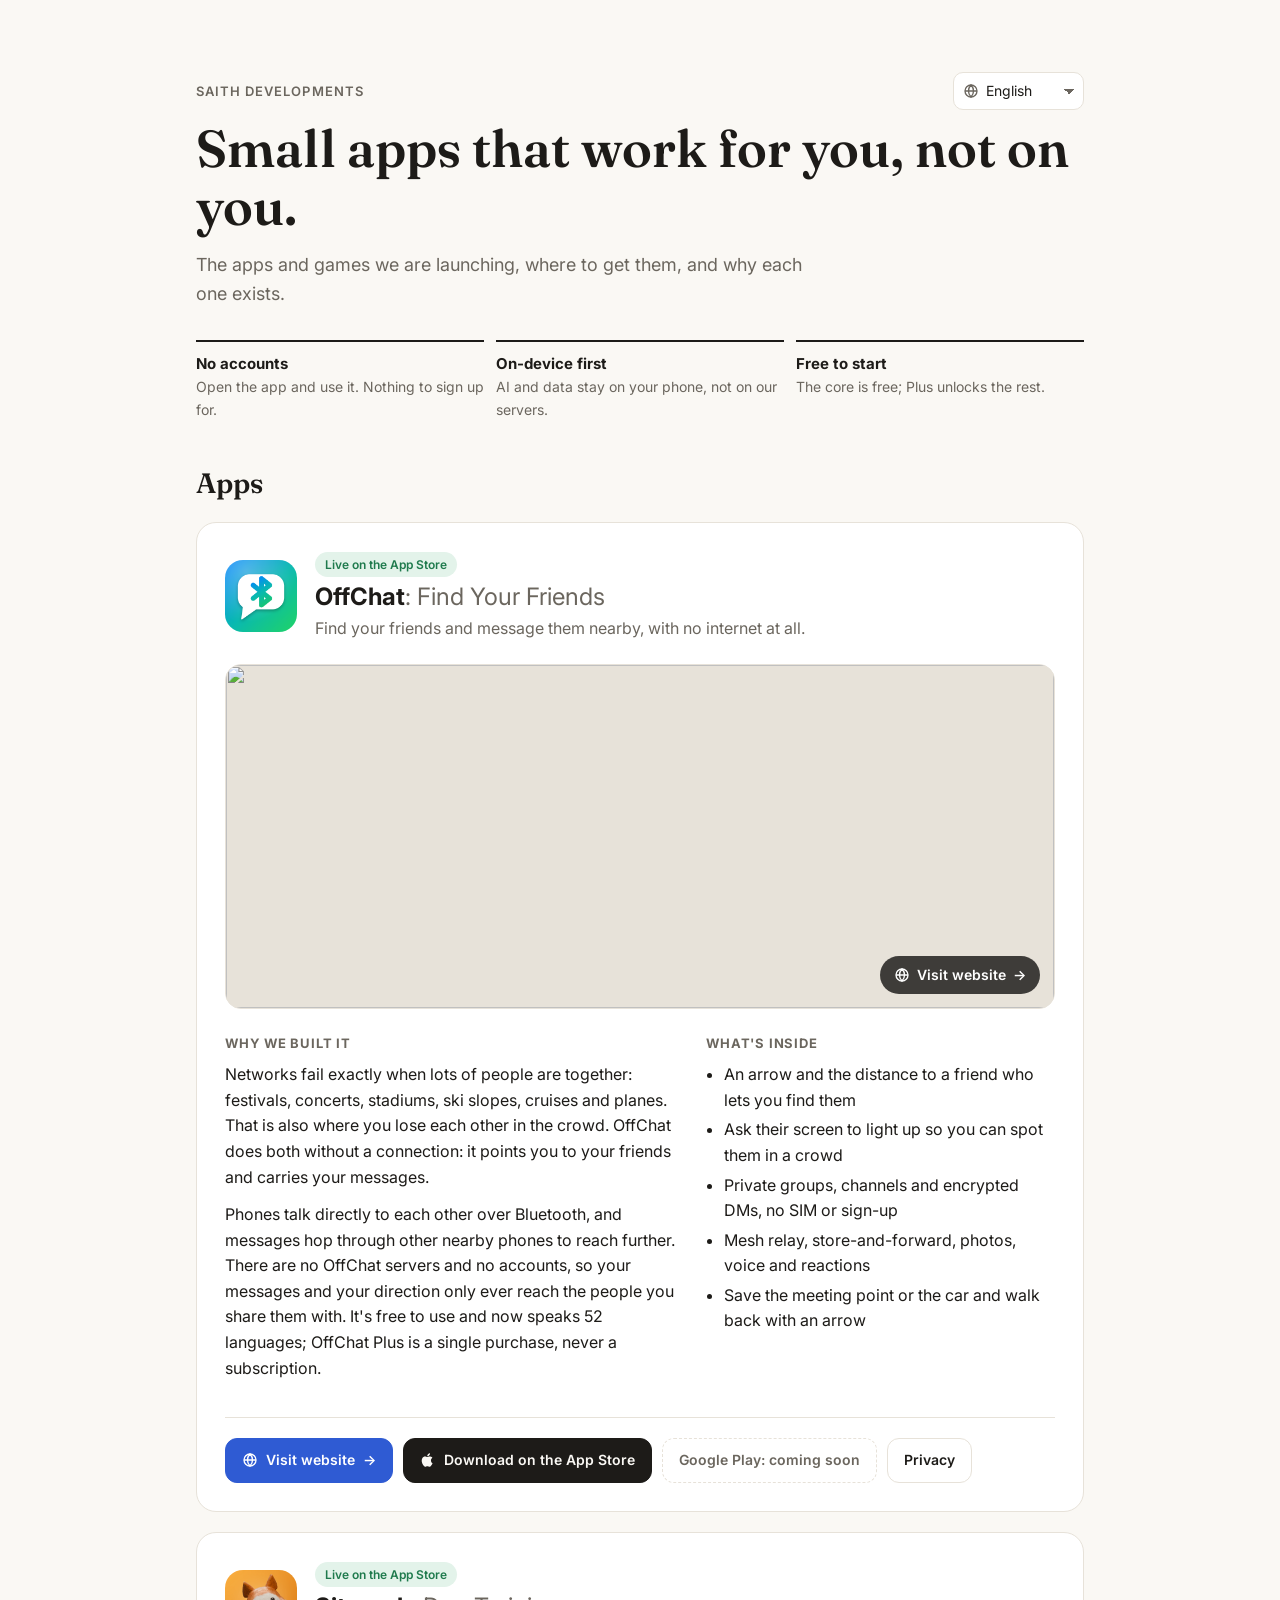
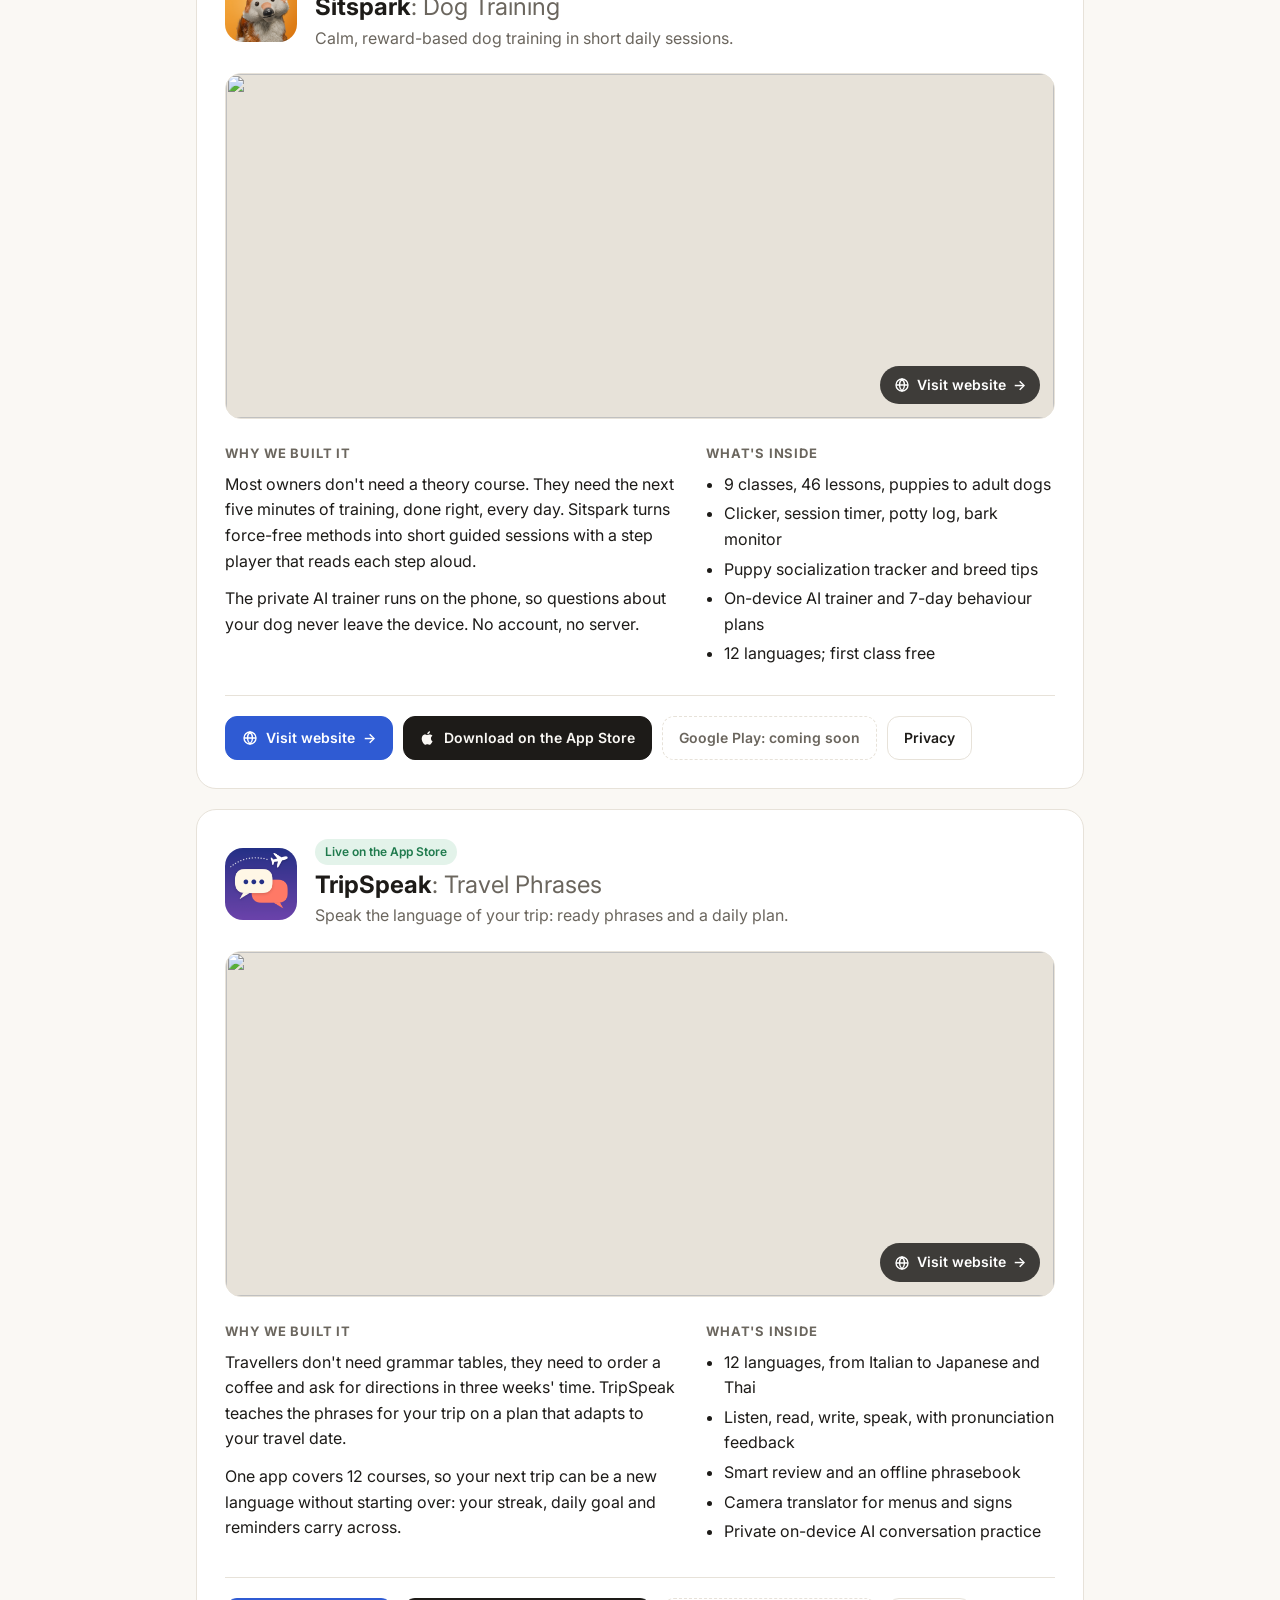
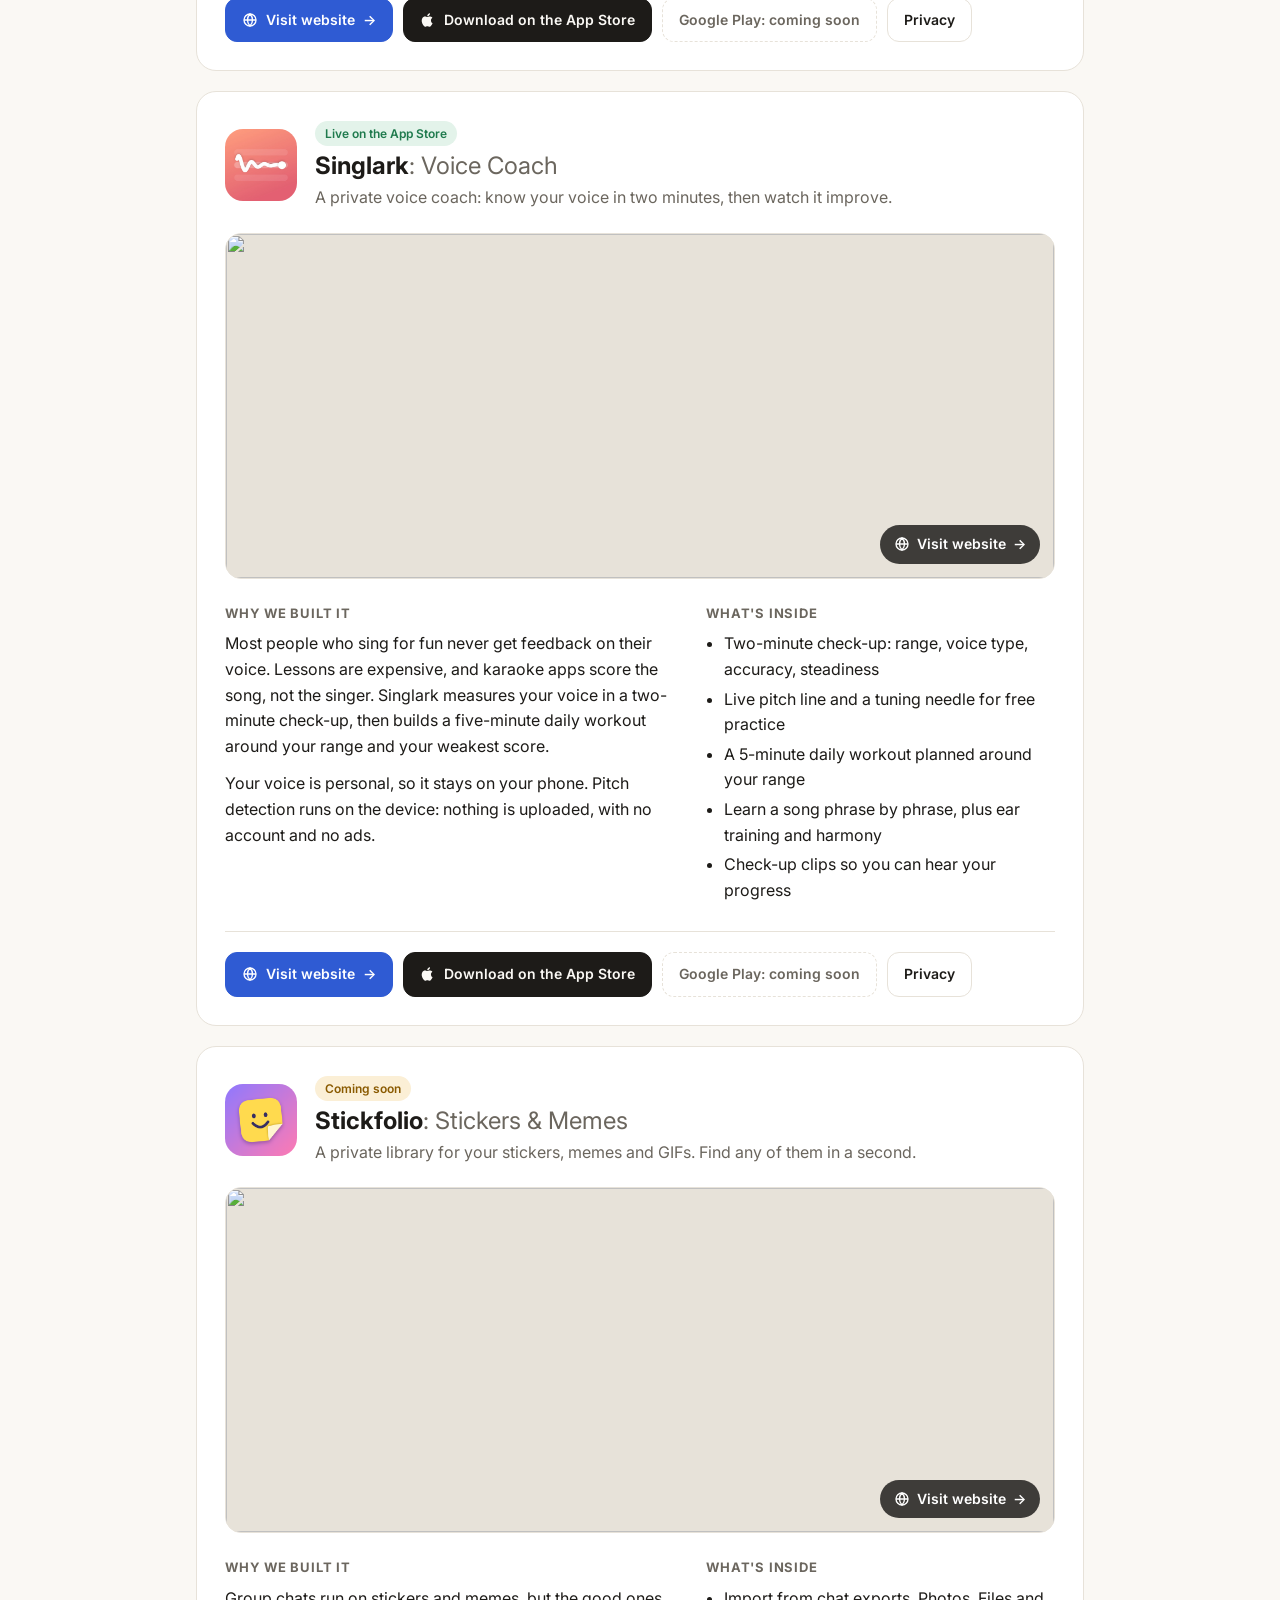
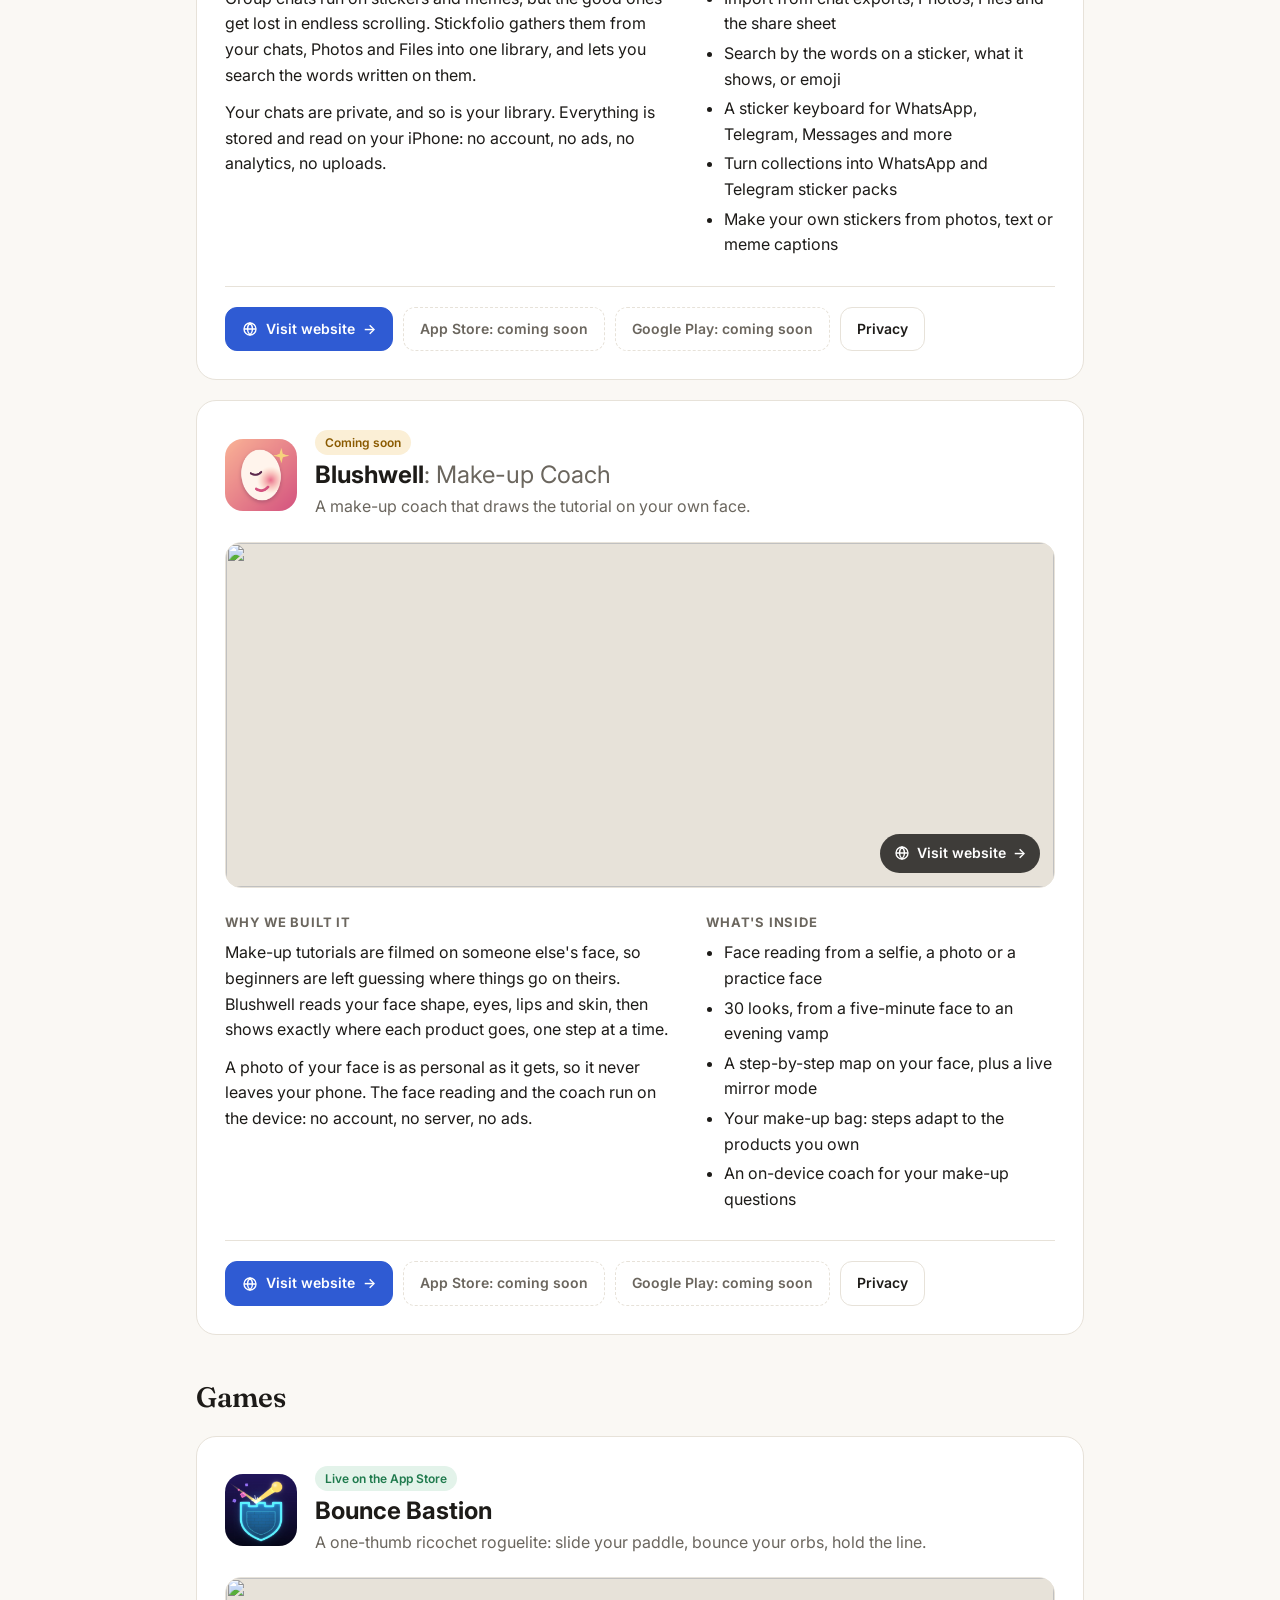
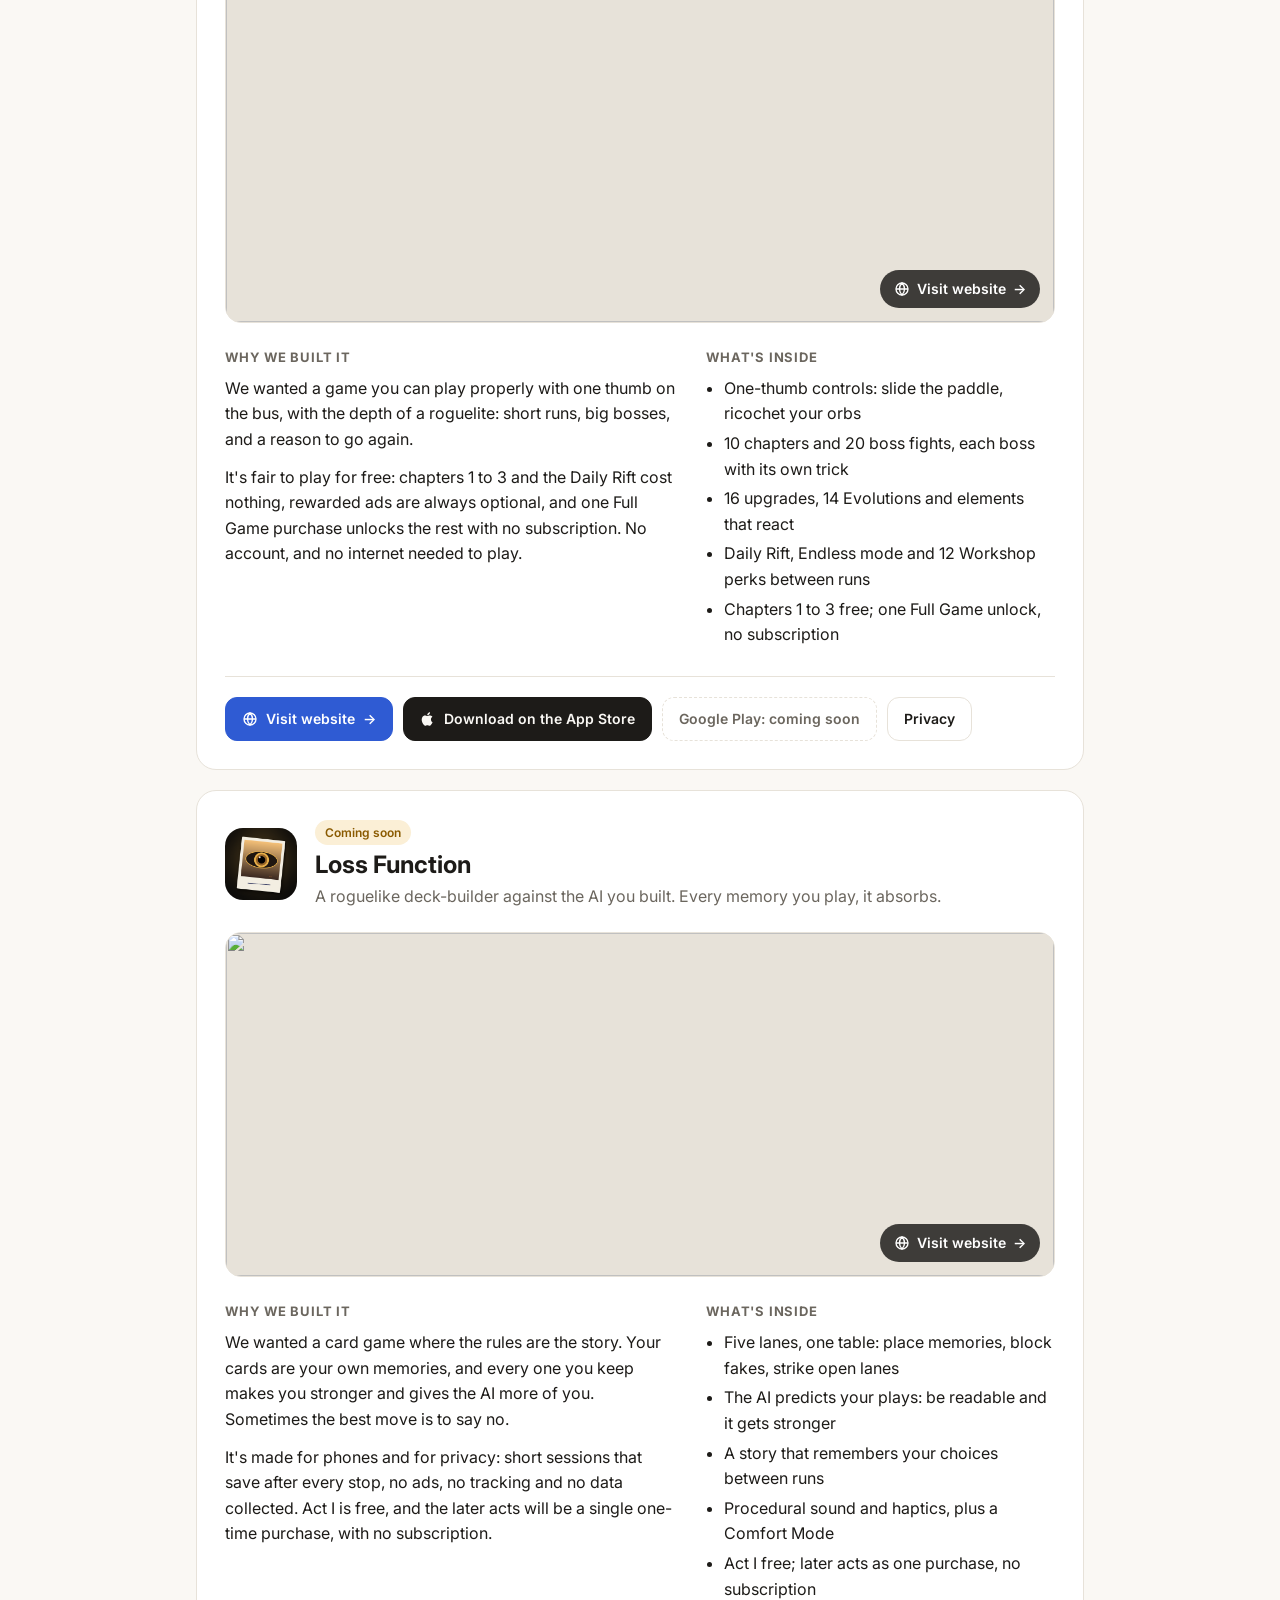
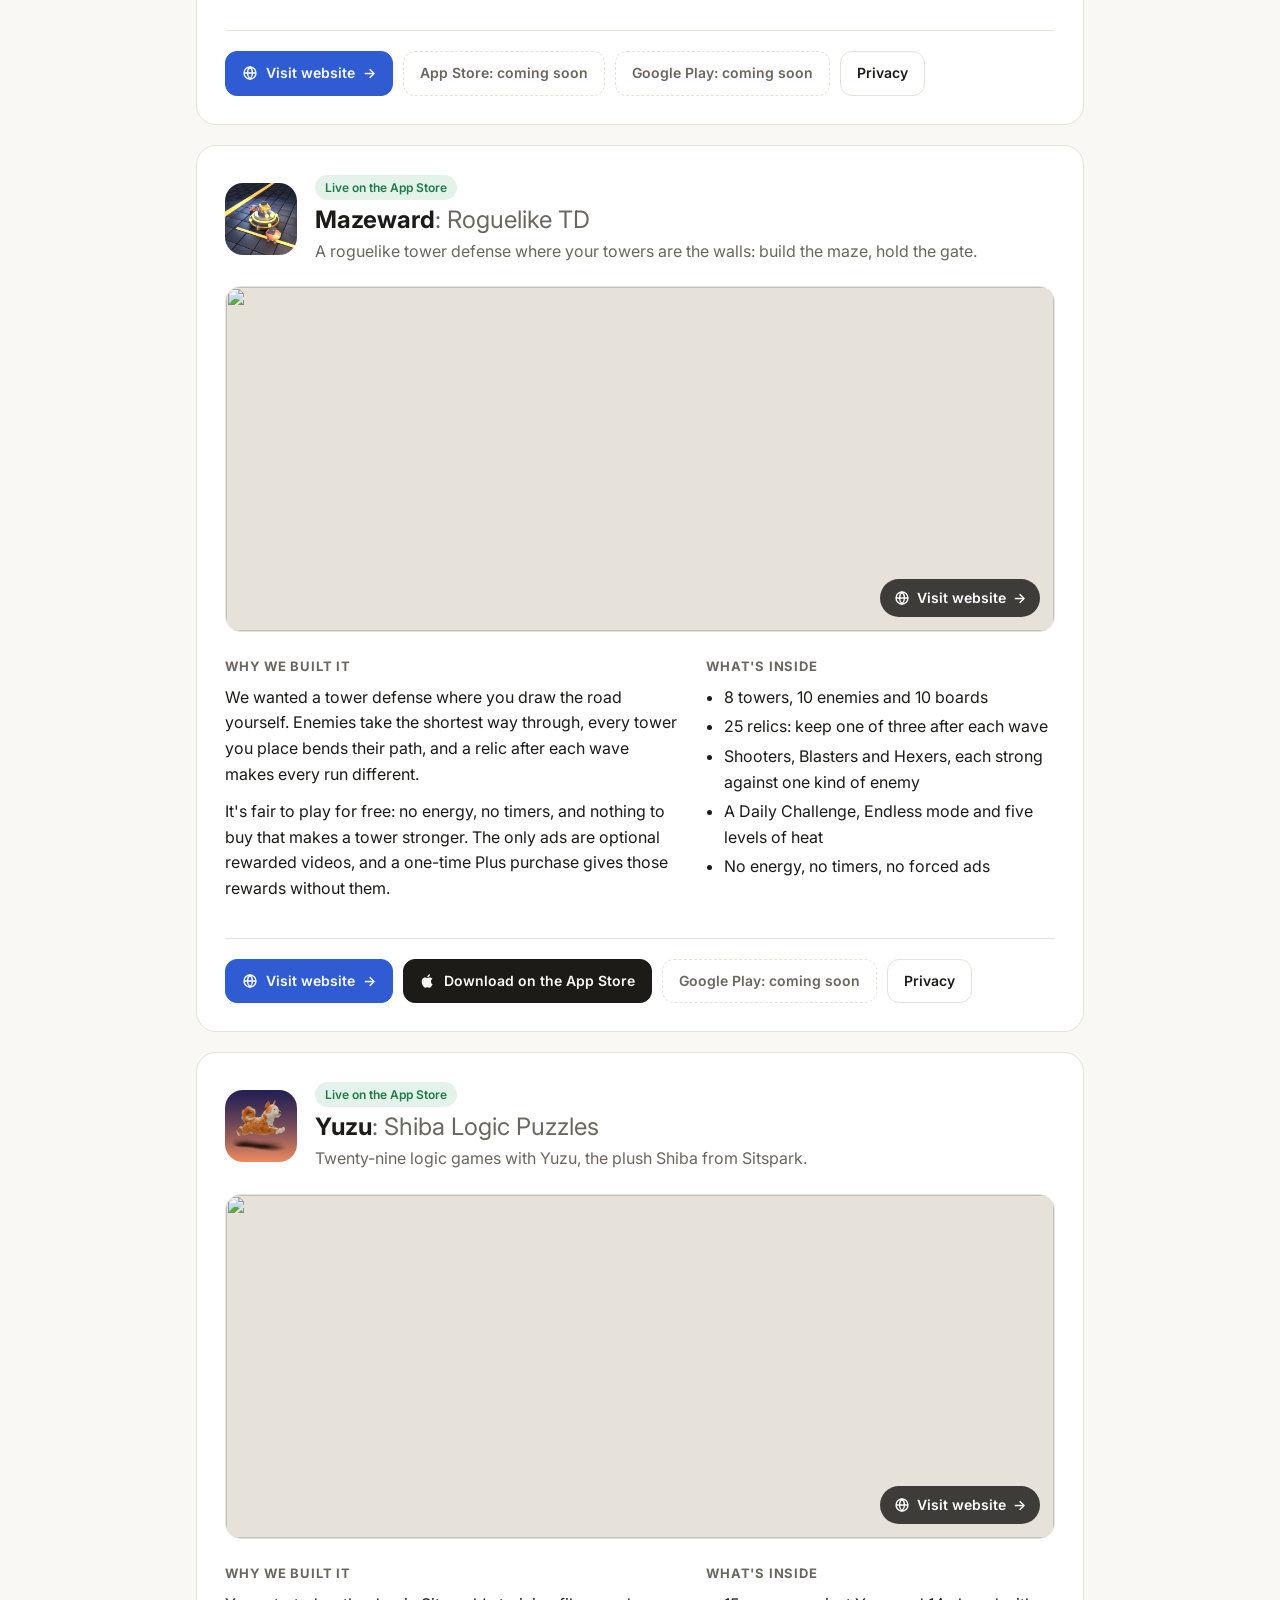
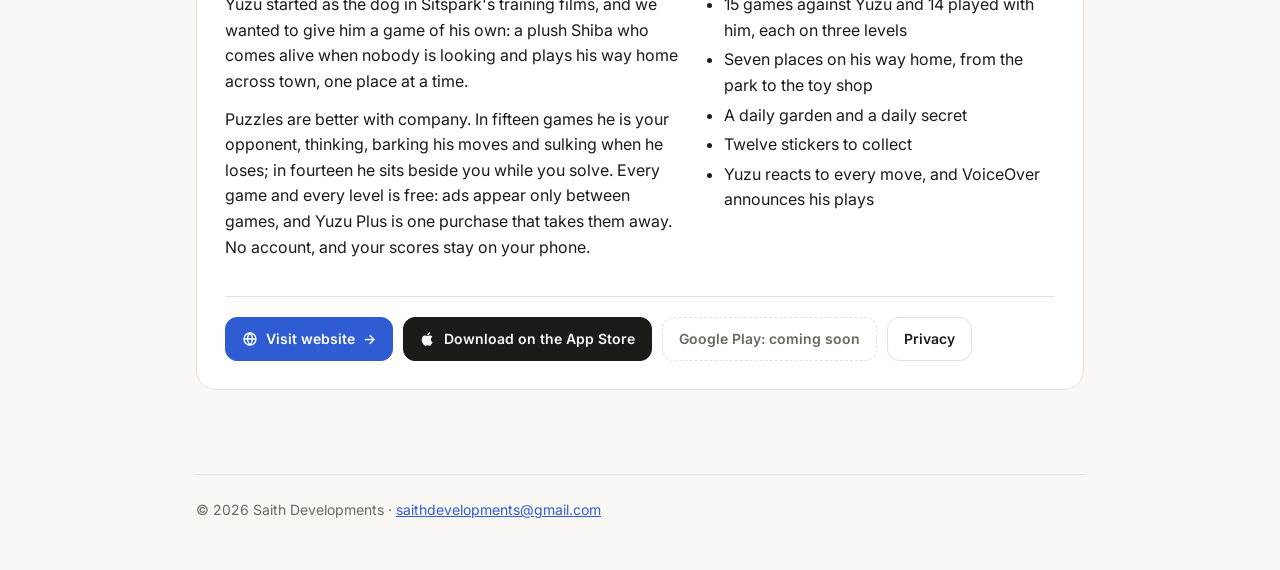
==== commit c9315600: "Yuzu: new store name (1.3) Co-Authored-By: Claude Opus 5.5 <noreply@anthropic.com>" ====
--- a/index.html
+++ b/index.html
@@ -508,7 +508,7 @@
         <img src="assets/yuzu.png" alt="Yuzu icon">
         <div class="app-title">
           <span class="badge live" data-i18n="badge_live">Live on the App Store</span>
-          <h2>Yuzu<span class="sub">: Logic Games &amp; Puzzles</span></h2>
+          <h2>Yuzu<span class="sub">: Shiba Logic Puzzles</span></h2>
           <p data-i18n="yz_tag">Twenty-nine logic games with Yuzu, the plush Shiba from Sitspark.</p>
         </div>
       </div>
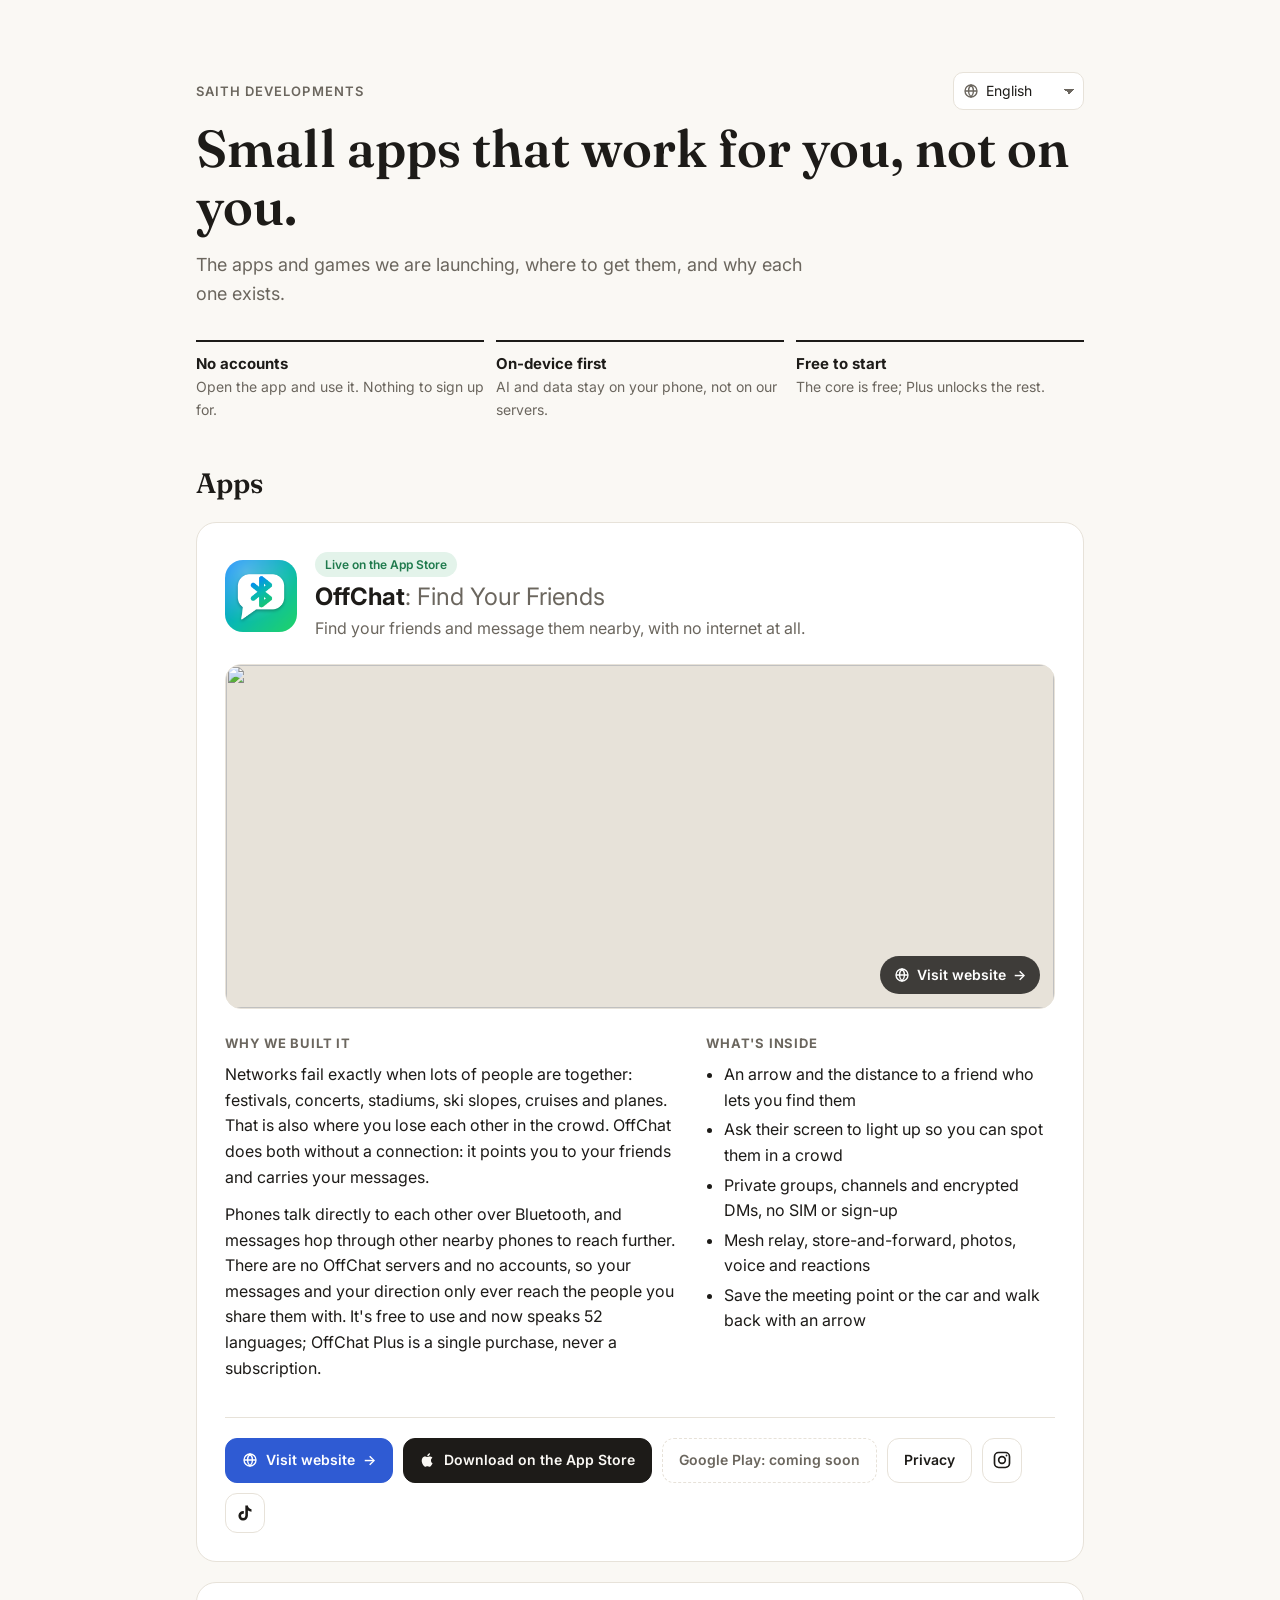
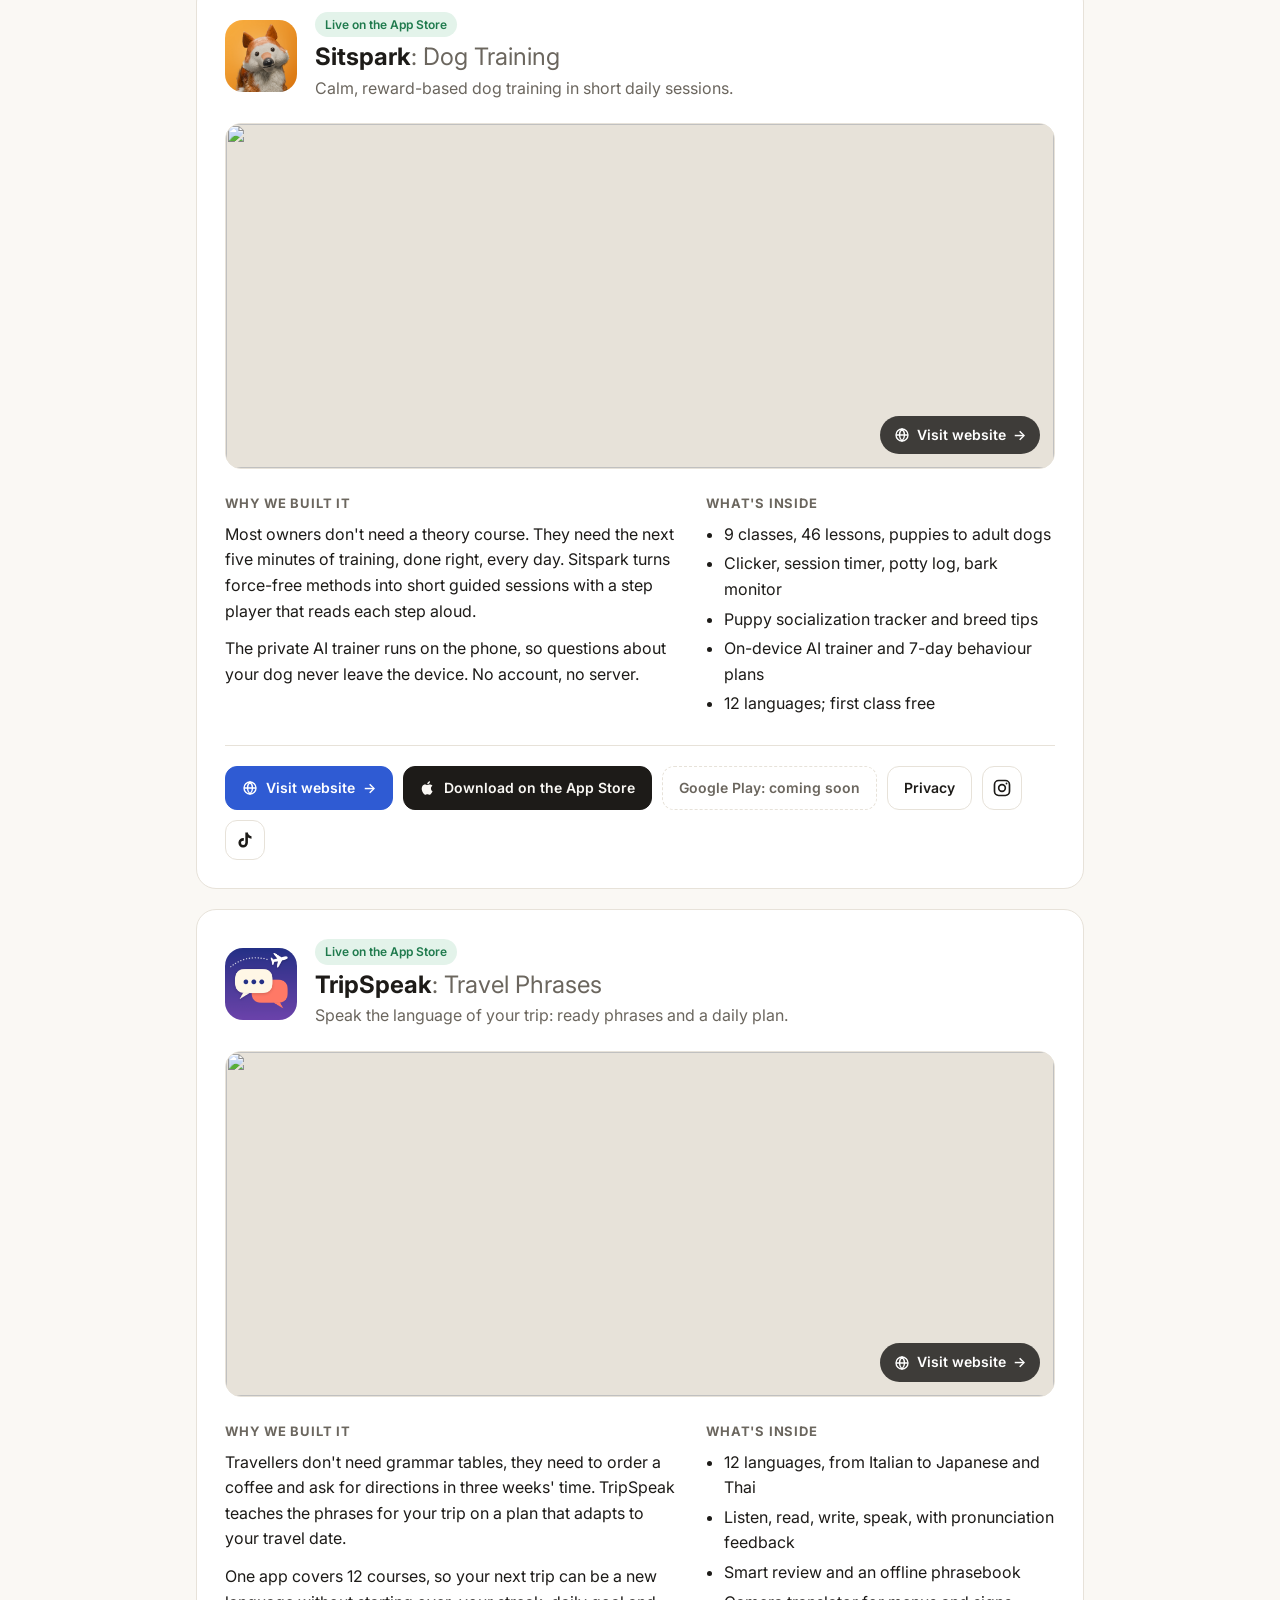
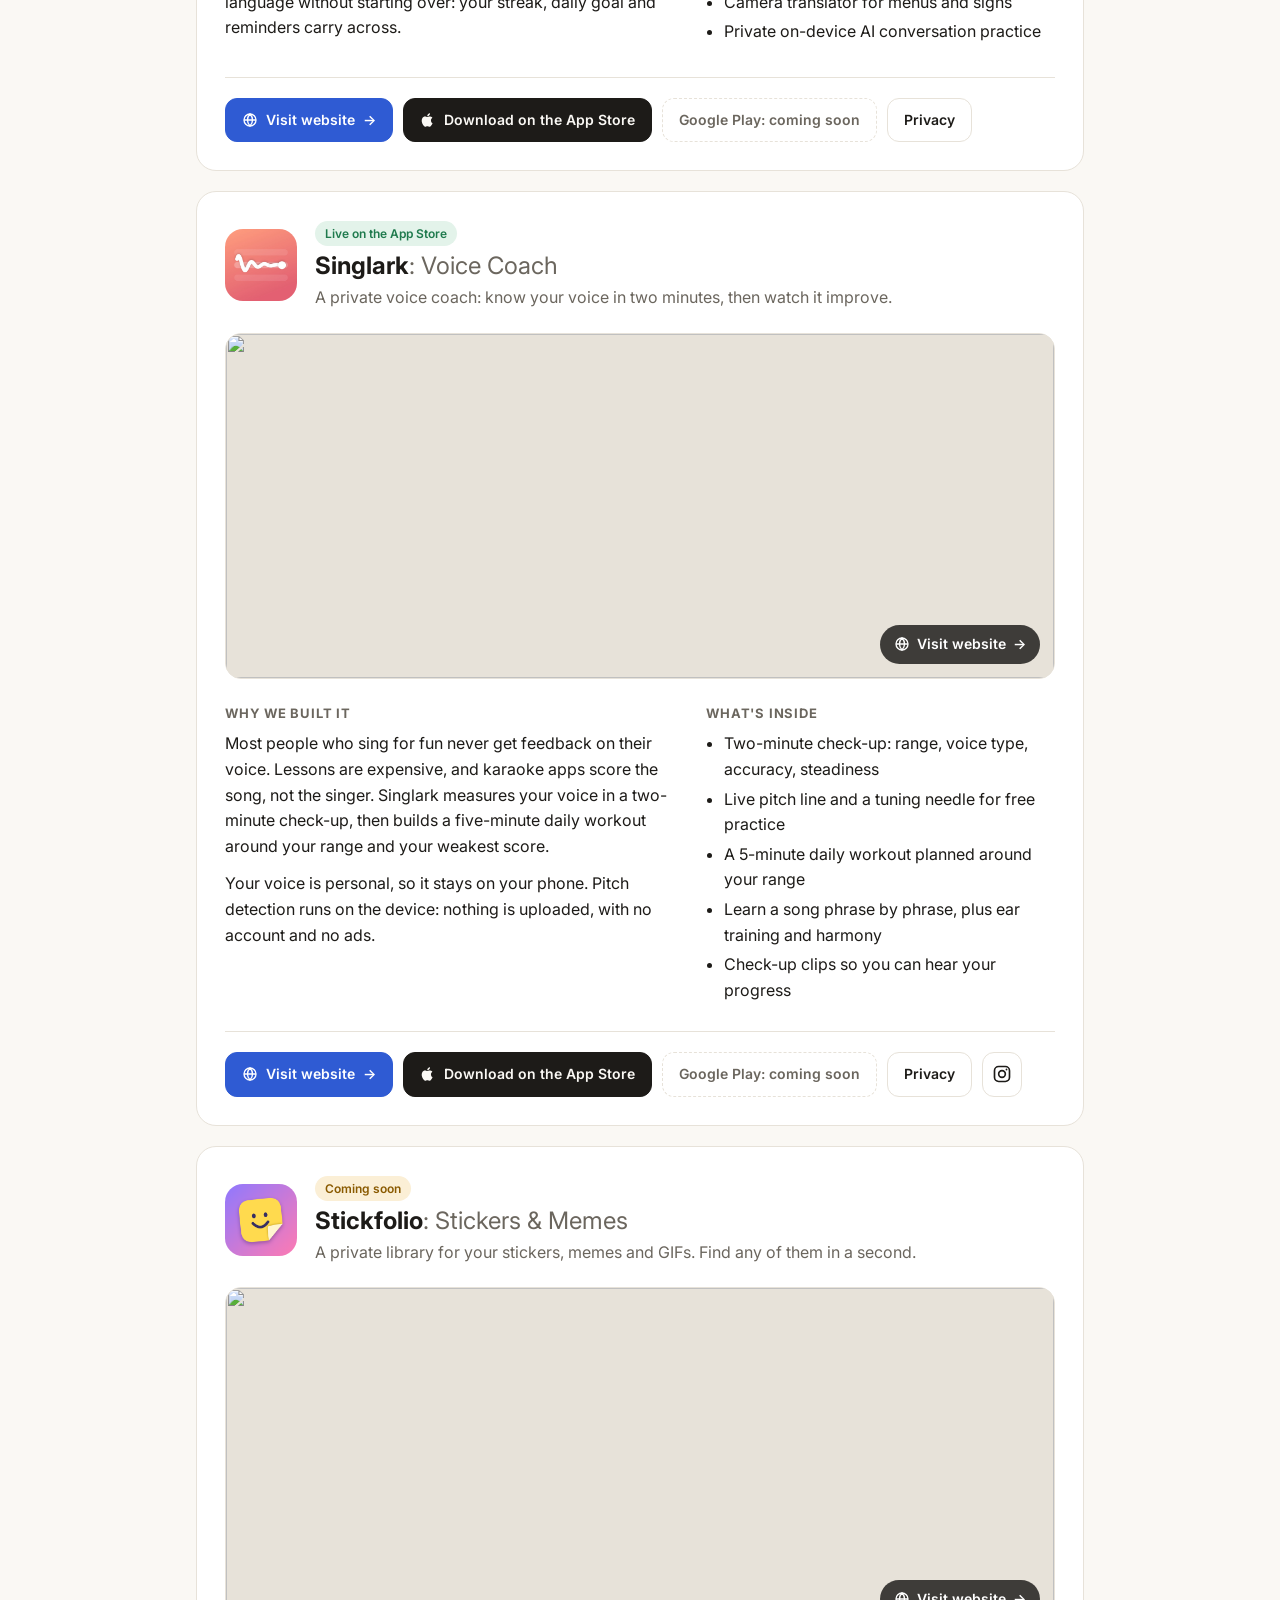
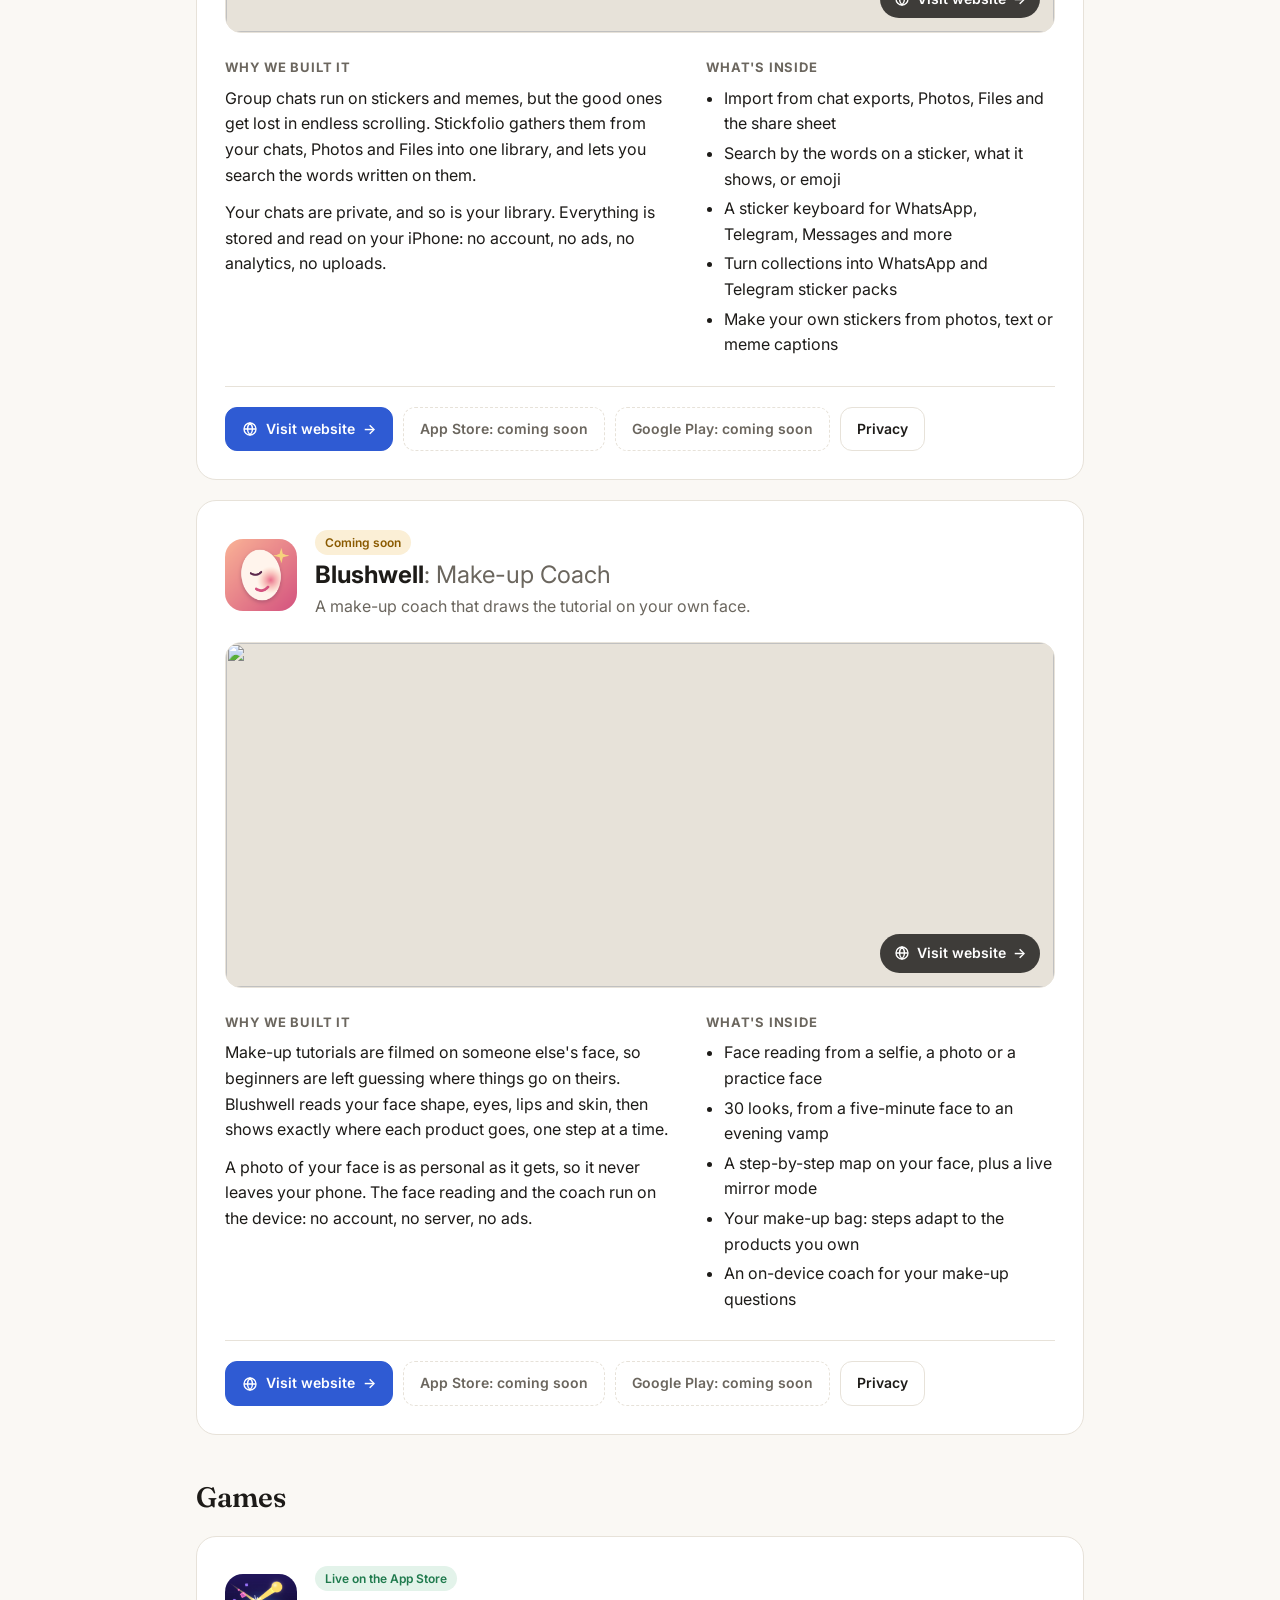
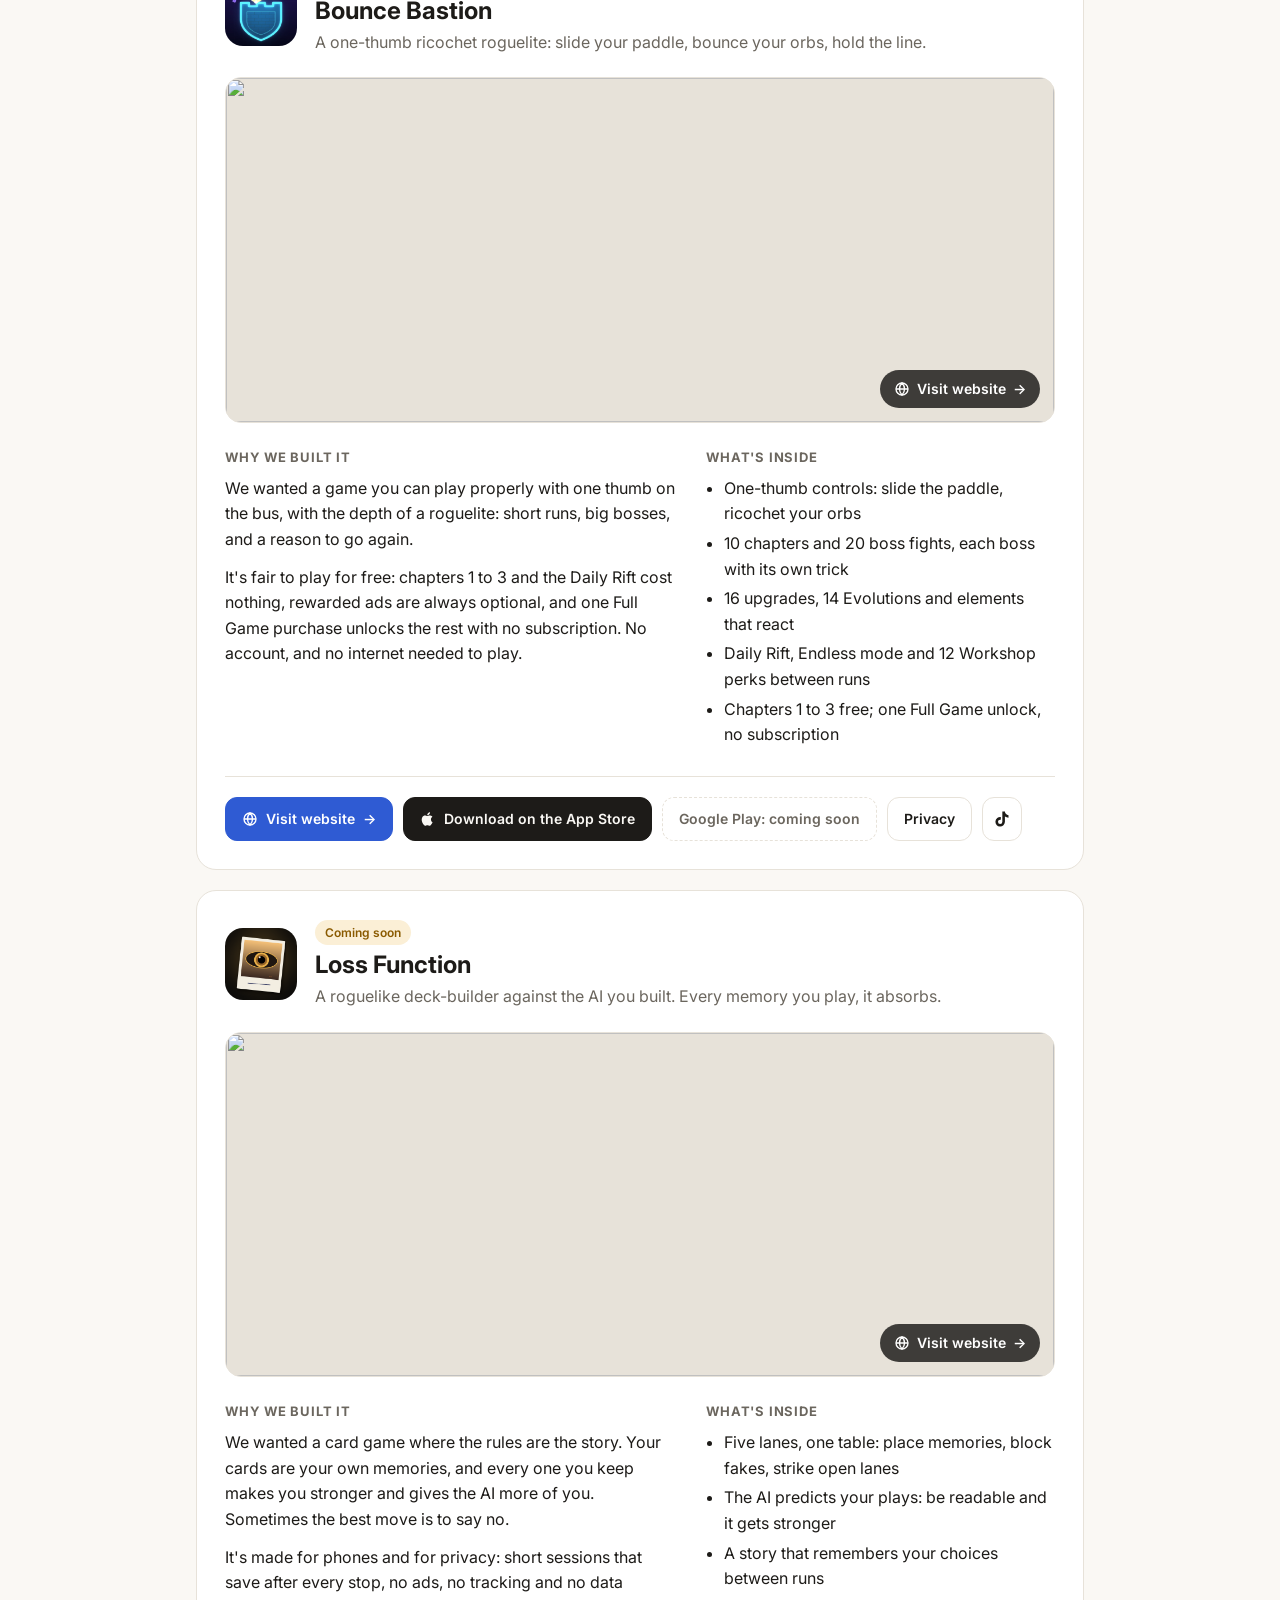
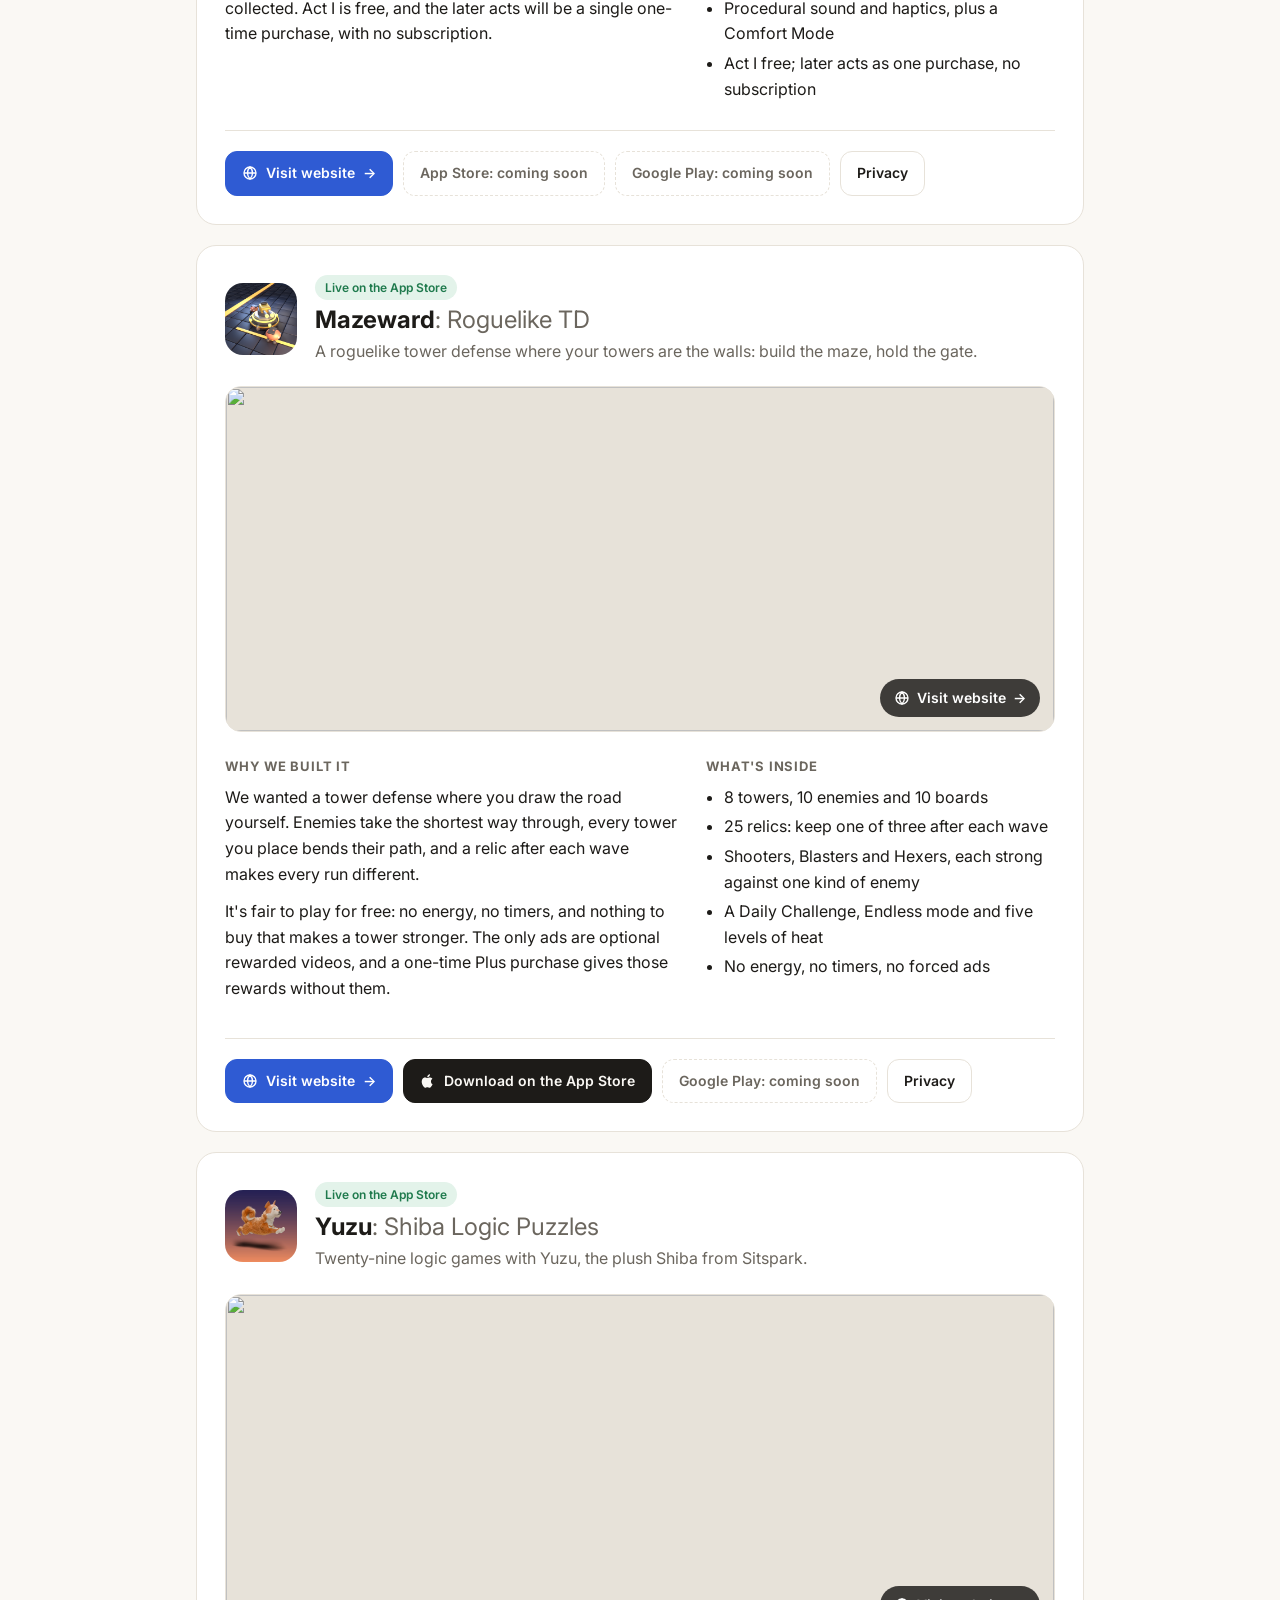
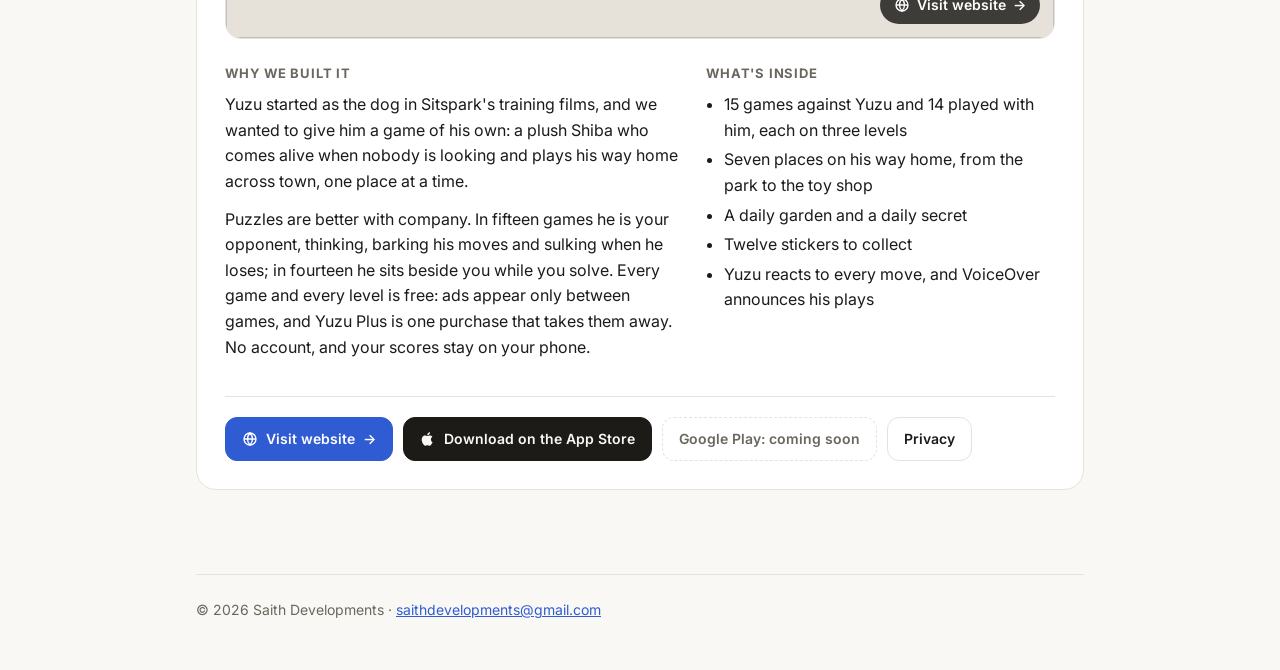
==== commit 5cb89ded: "Social links as Instagram/TikTok icons Co-Authored-By: Claude Opus 5.5 <noreply@anthropic.com>" ====
--- a/index.html
+++ b/index.html
@@ -97,6 +97,9 @@
   .btn.primary { background: var(--text); color: var(--bg); border-color: var(--text); }
   .btn.disabled { color: var(--muted); border-style: dashed; cursor: default; }
   .btn svg { width: 16px; height: 16px; }
+  .btn.icon { padding: 9px; color: var(--text); }
+  .btn.icon svg { width: 20px; height: 20px; }
+  .btn.icon:hover { background: var(--line); }
 
   .topbar { display: flex; justify-content: space-between; align-items: center; gap: 12px; }
   .lang { position: relative; display: inline-flex; align-items: center; }
@@ -194,6 +197,9 @@
         </a>
         <span class="btn disabled" data-i18n="gp_soon">Google Play: coming soon</span>
         <a class="btn" href="https://saith96.github.io/offchat-app/privacy.html" data-i18n="privacy">Privacy</a>
+      
+        <a class="btn icon" href="https://www.instagram.com/getoffchat/" rel="me noopener" target="_blank" aria-label="OffChat on Instagram" title="OffChat on Instagram"><svg viewBox="0 0 24 24" width="20" height="20" fill="none" stroke="currentColor" stroke-width="2" aria-hidden="true"><rect x="3" y="3" width="18" height="18" rx="5"/><circle cx="12" cy="12" r="4"/><circle cx="17.4" cy="6.6" r="1.1" fill="currentColor" stroke="none"/></svg></a>
+        <a class="btn icon" href="https://www.tiktok.com/@getoffchat" rel="me noopener" target="_blank" aria-label="OffChat on TikTok" title="OffChat on TikTok"><svg viewBox="0 0 24 24" width="20" height="20" fill="currentColor" aria-hidden="true"><path d="M16.6 5.8A4.3 4.3 0 0 1 15.5 3h-3.1v12.4a2.6 2.6 0 1 1-2.6-2.6c.3 0 .5 0 .8.1V9.7a5.7 5.7 0 1 0 4.9 5.7V9.1a7.4 7.4 0 0 0 4.3 1.4V7.4a4.3 4.3 0 0 1-3.2-1.6Z"/></svg></a>
       </div>
     </article>
 
@@ -233,6 +239,9 @@
         </a>
         <span class="btn disabled" data-i18n="gp_soon">Google Play: coming soon</span>
         <a class="btn" href="https://saith96.github.io/sitspark-site/privacy.html" data-i18n="privacy">Privacy</a>
+      
+        <a class="btn icon" href="https://www.instagram.com/sitspark.app/" rel="me noopener" target="_blank" aria-label="Sitspark on Instagram" title="Sitspark on Instagram"><svg viewBox="0 0 24 24" width="20" height="20" fill="none" stroke="currentColor" stroke-width="2" aria-hidden="true"><rect x="3" y="3" width="18" height="18" rx="5"/><circle cx="12" cy="12" r="4"/><circle cx="17.4" cy="6.6" r="1.1" fill="currentColor" stroke="none"/></svg></a>
+        <a class="btn icon" href="https://www.tiktok.com/@sitspark.app" rel="me noopener" target="_blank" aria-label="Sitspark on TikTok" title="Sitspark on TikTok"><svg viewBox="0 0 24 24" width="20" height="20" fill="currentColor" aria-hidden="true"><path d="M16.6 5.8A4.3 4.3 0 0 1 15.5 3h-3.1v12.4a2.6 2.6 0 1 1-2.6-2.6c.3 0 .5 0 .8.1V9.7a5.7 5.7 0 1 0 4.9 5.7V9.1a7.4 7.4 0 0 0 4.3 1.4V7.4a4.3 4.3 0 0 1-3.2-1.6Z"/></svg></a>
       </div>
     </article>
 
@@ -311,6 +320,8 @@
         </a>
         <span class="btn disabled" data-i18n="gp_soon">Google Play: coming soon</span>
         <a class="btn" href="https://saith96.github.io/singwell-site/privacy.html" data-i18n="privacy">Privacy</a>
+      
+        <a class="btn icon" href="https://www.instagram.com/singlarkapp/" rel="me noopener" target="_blank" aria-label="Singlark on Instagram" title="Singlark on Instagram"><svg viewBox="0 0 24 24" width="20" height="20" fill="none" stroke="currentColor" stroke-width="2" aria-hidden="true"><rect x="3" y="3" width="18" height="18" rx="5"/><circle cx="12" cy="12" r="4"/><circle cx="17.4" cy="6.6" r="1.1" fill="currentColor" stroke="none"/></svg></a>
       </div>
     </article>
 
@@ -424,6 +435,8 @@
         </a>
         <span class="btn disabled" data-i18n="gp_soon">Google Play: coming soon</span>
         <a class="btn" href="https://saith96.github.io/bounce-bastion/privacy.html" data-i18n="privacy">Privacy</a>
+      
+        <a class="btn icon" href="https://www.tiktok.com/@bouncebastion" rel="me noopener" target="_blank" aria-label="Bounce Bastion on TikTok" title="Bounce Bastion on TikTok"><svg viewBox="0 0 24 24" width="20" height="20" fill="currentColor" aria-hidden="true"><path d="M16.6 5.8A4.3 4.3 0 0 1 15.5 3h-3.1v12.4a2.6 2.6 0 1 1-2.6-2.6c.3 0 .5 0 .8.1V9.7a5.7 5.7 0 1 0 4.9 5.7V9.1a7.4 7.4 0 0 0 4.3 1.4V7.4a4.3 4.3 0 0 1-3.2-1.6Z"/></svg></a>
       </div>
     </article>
 
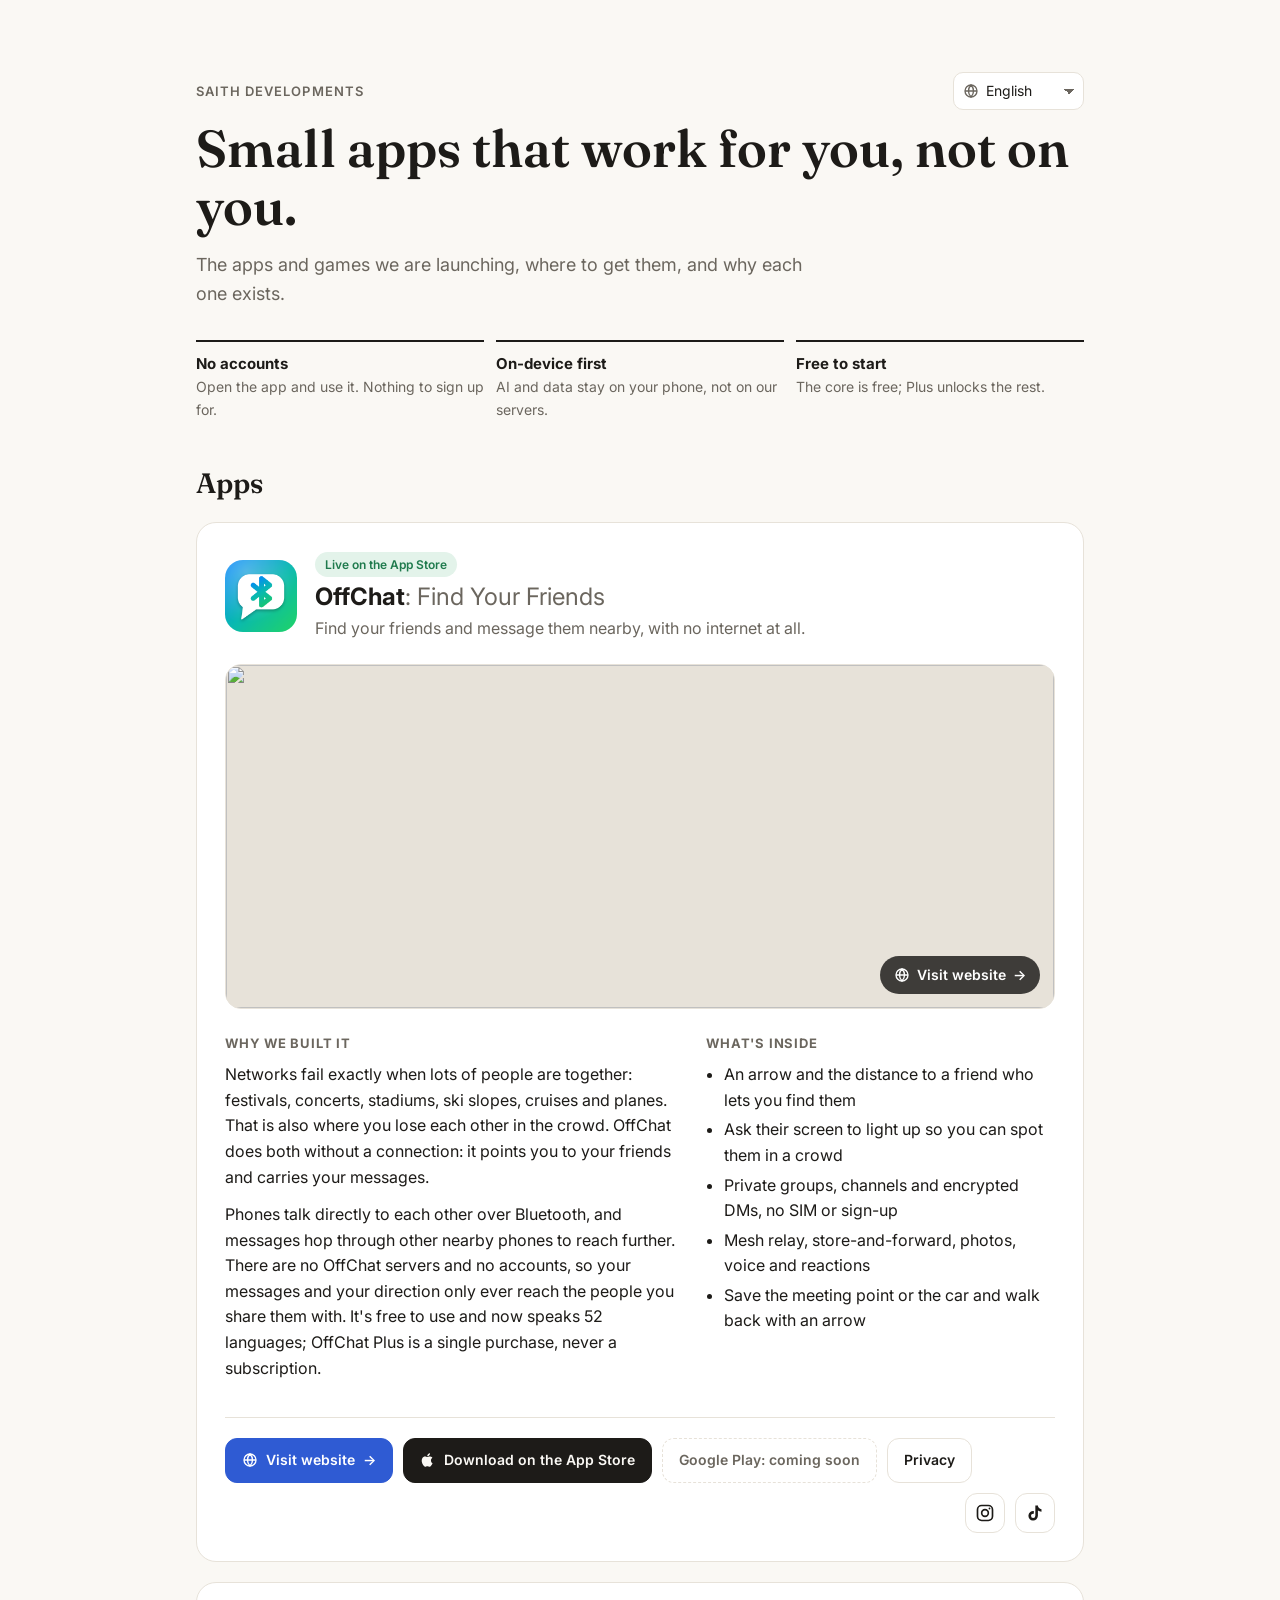
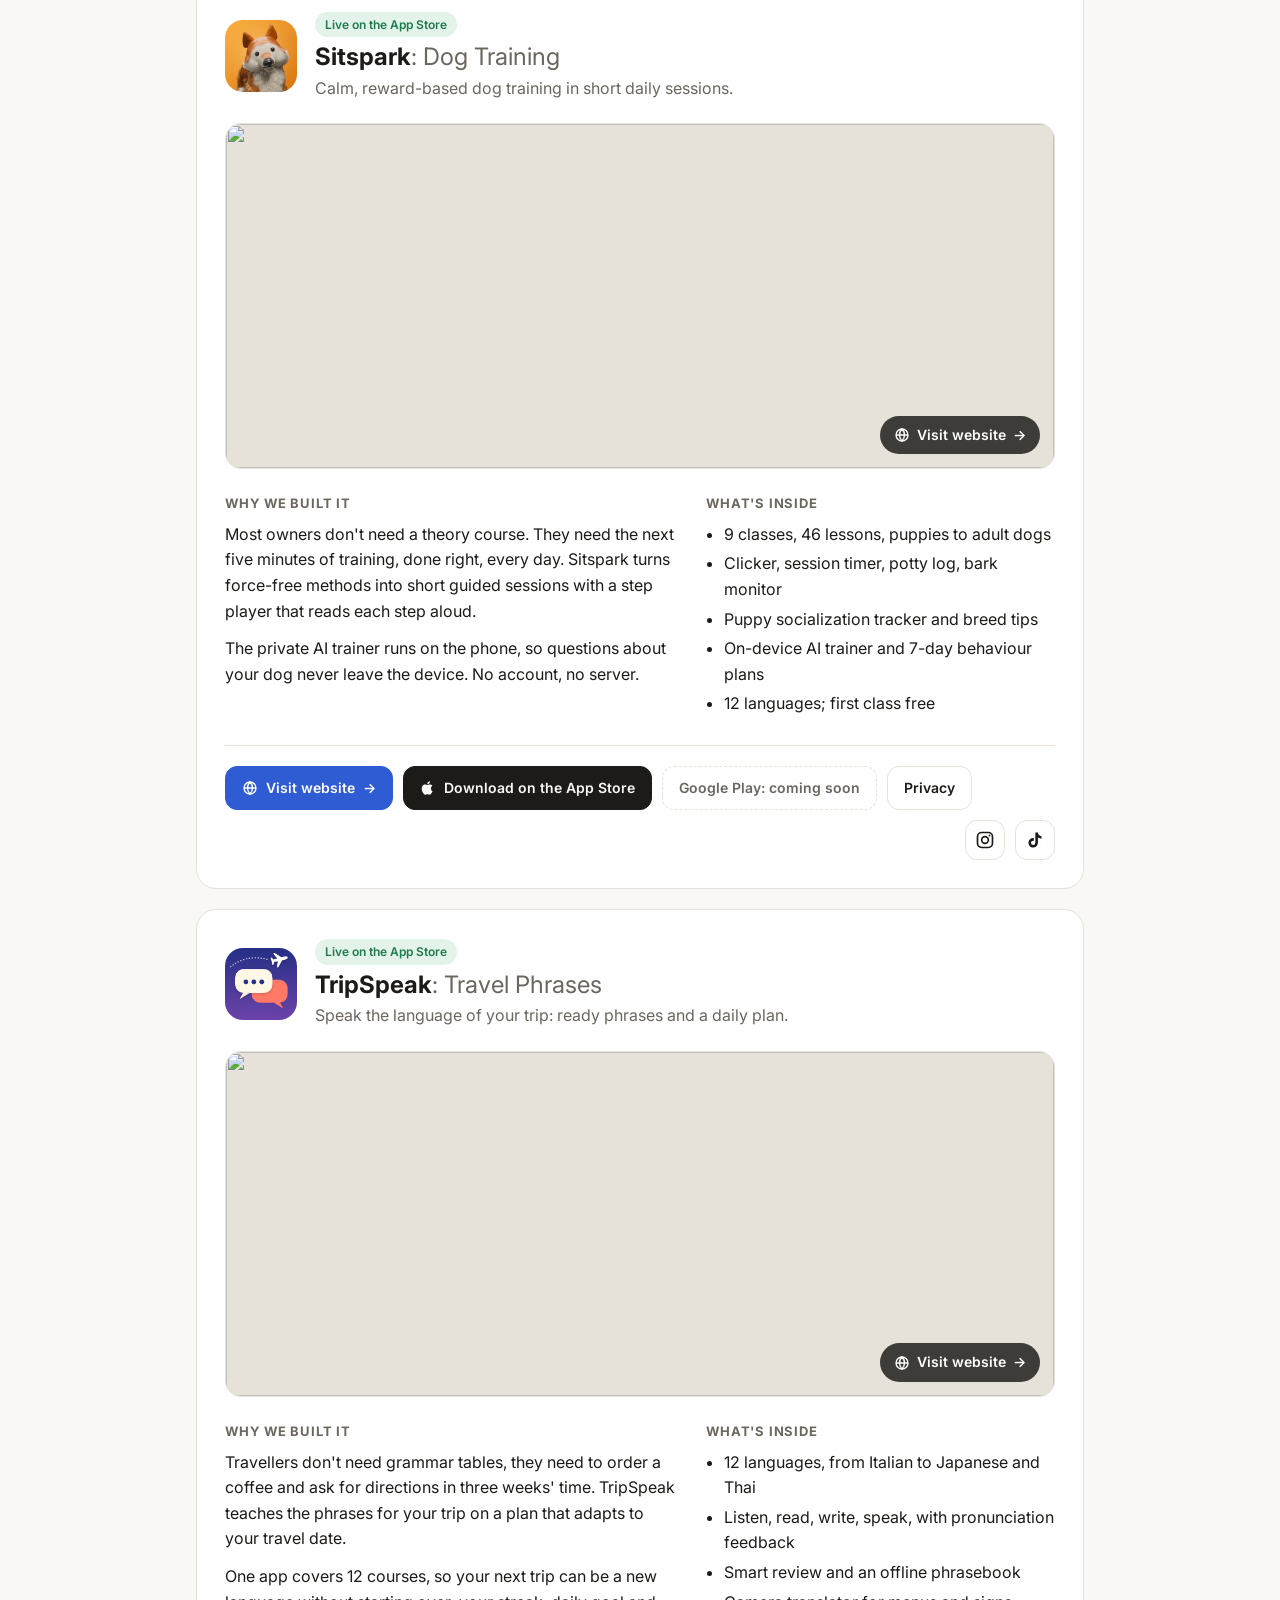
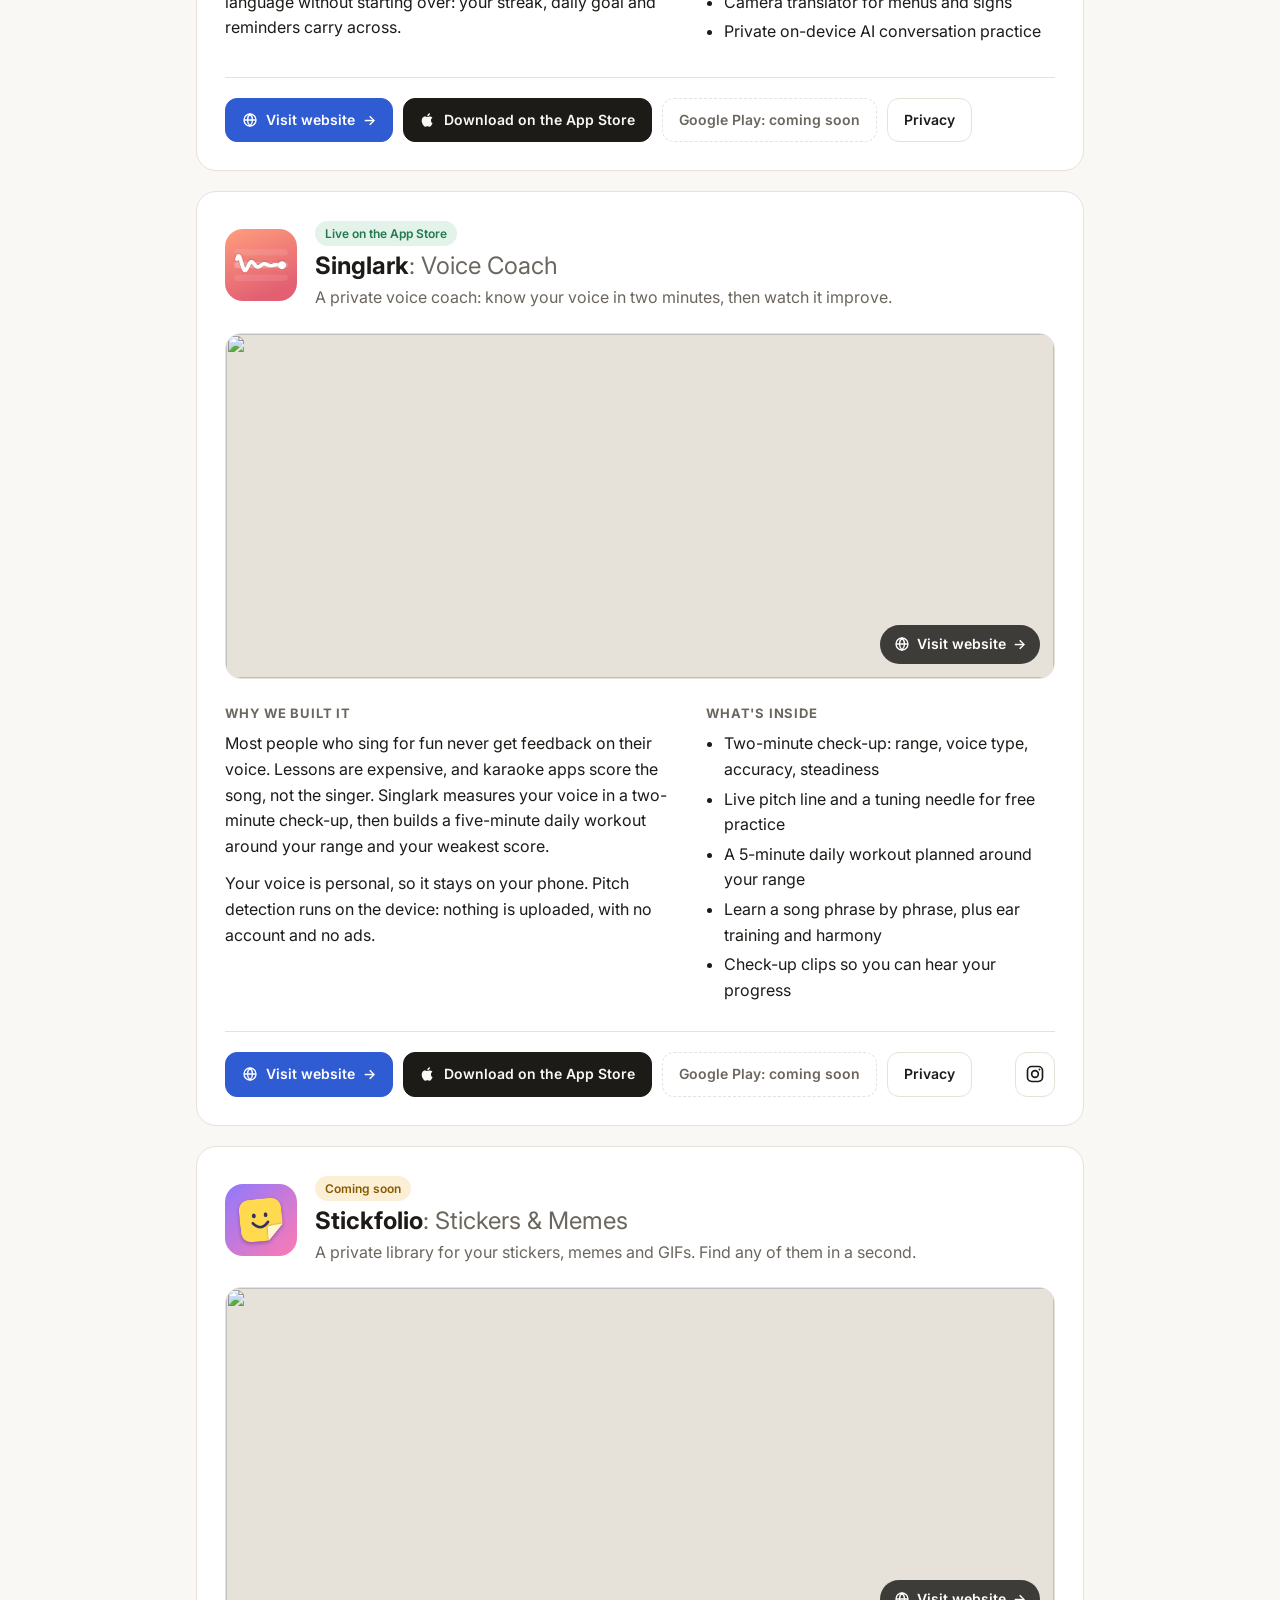
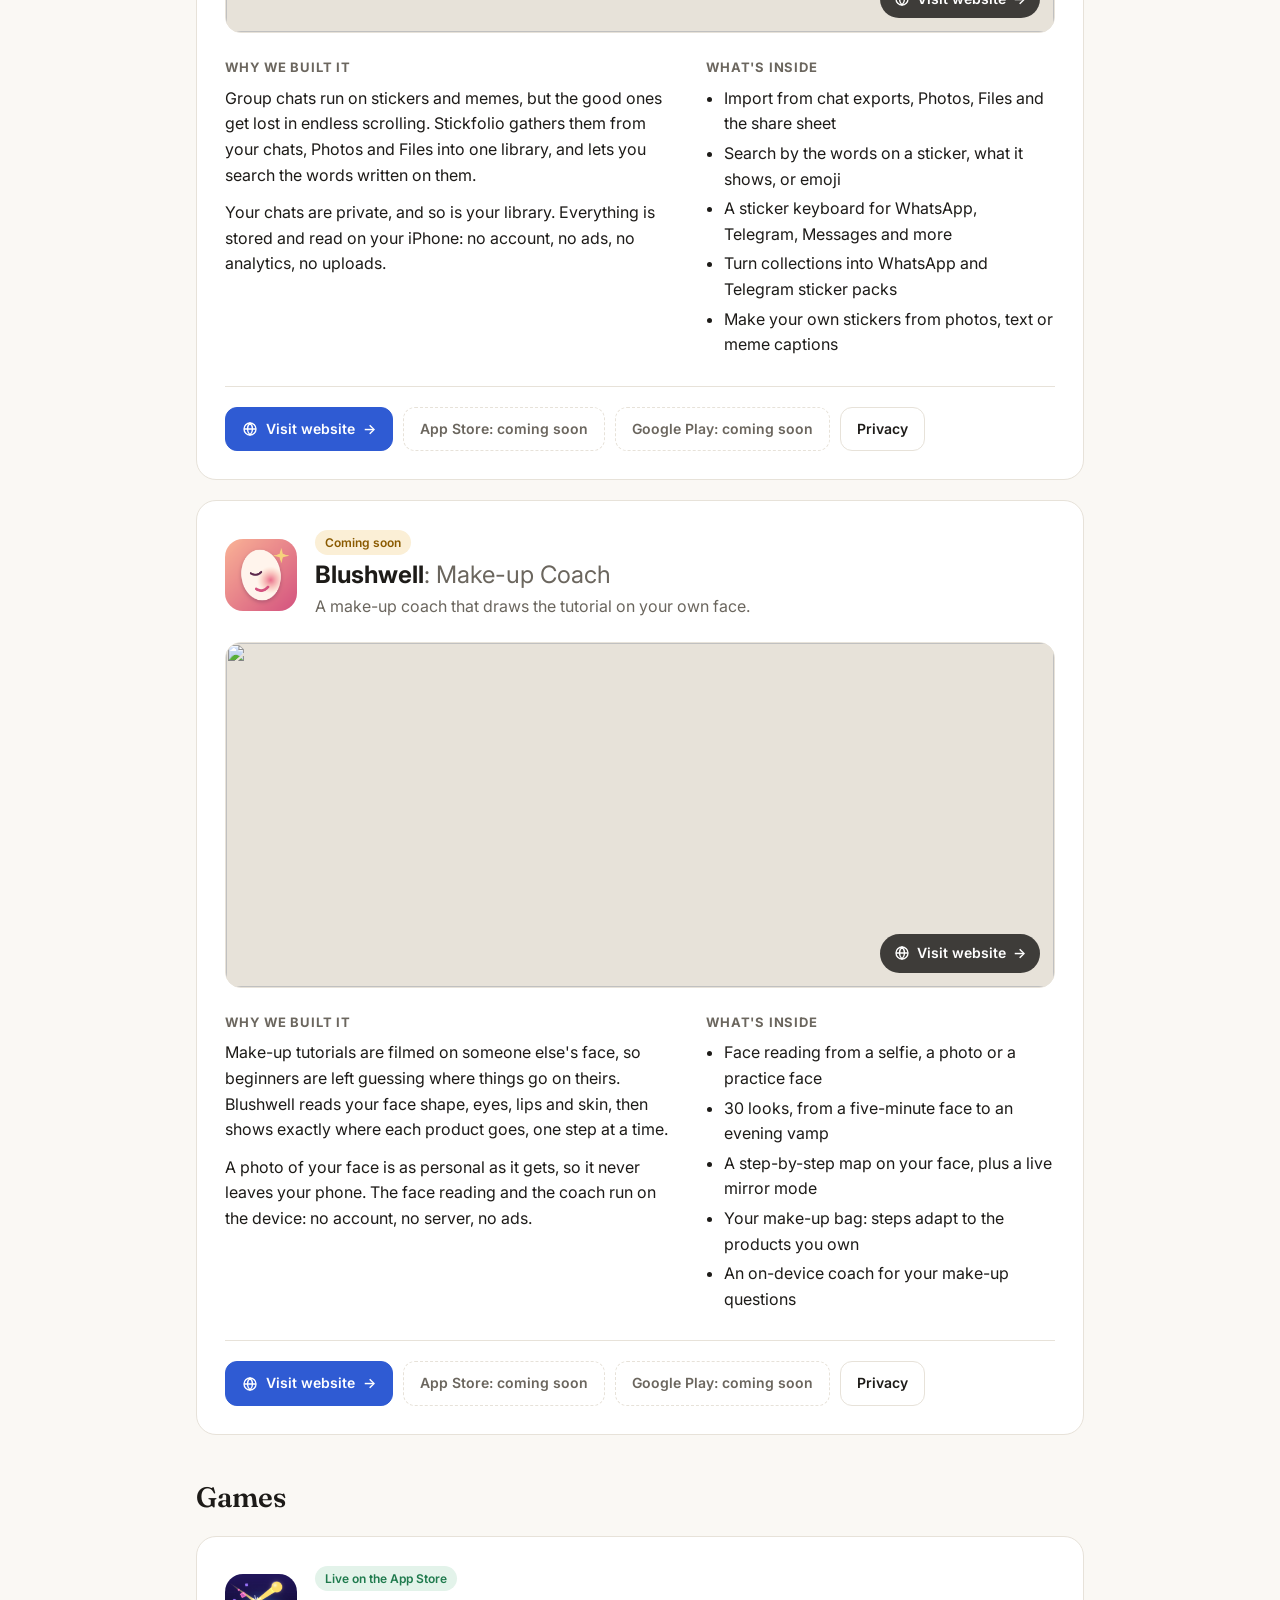
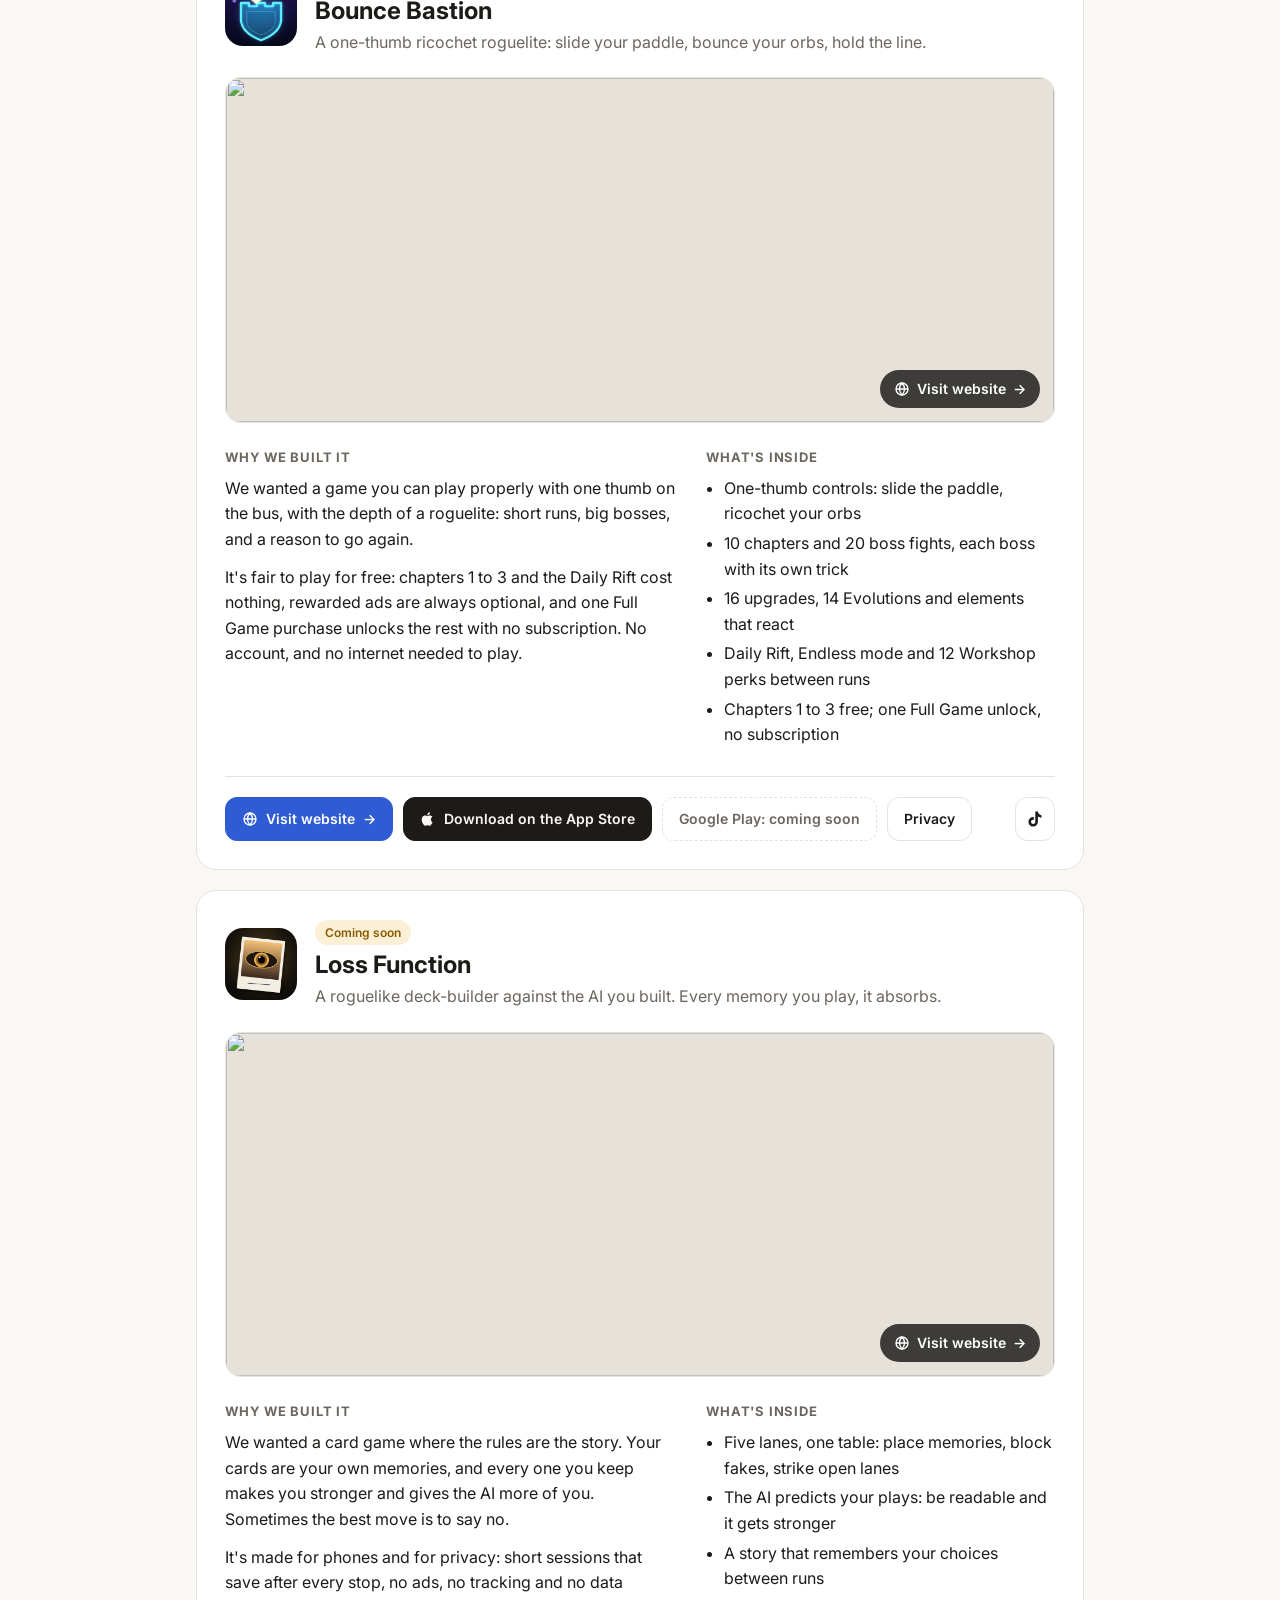
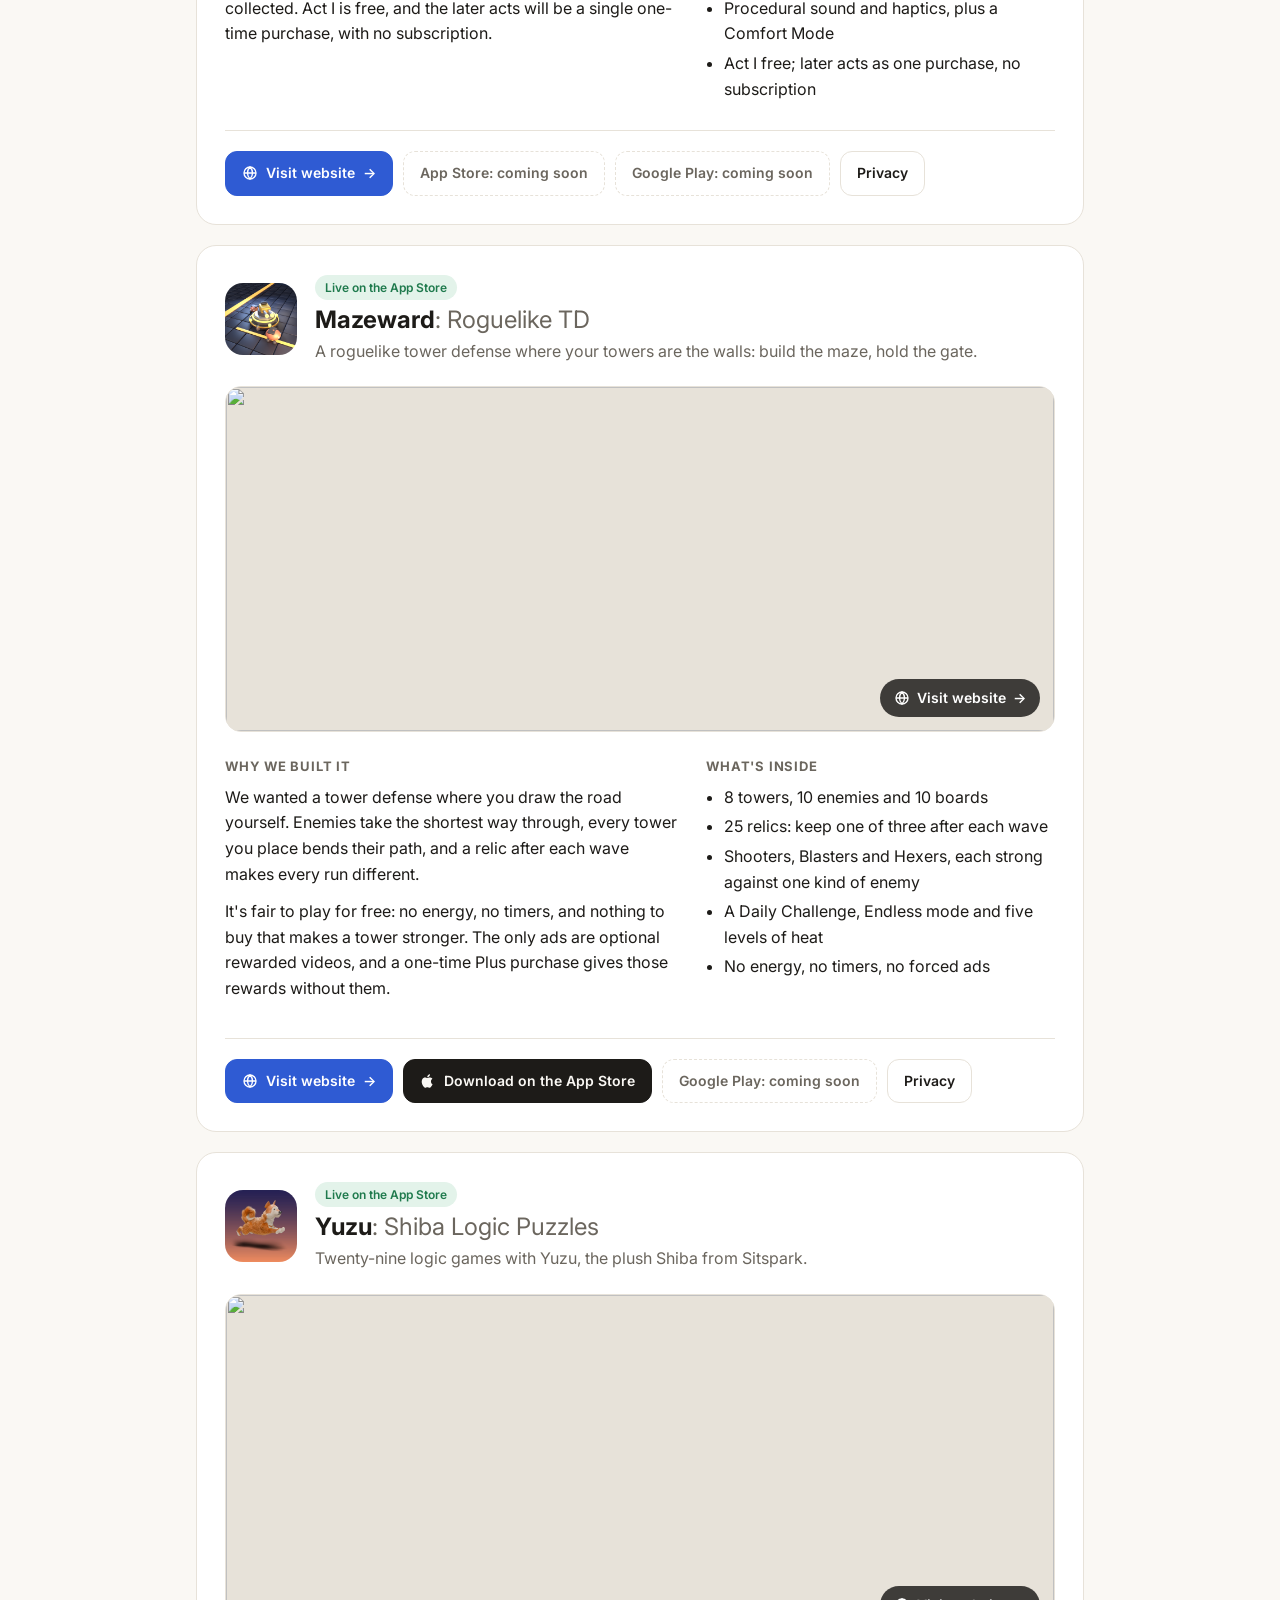
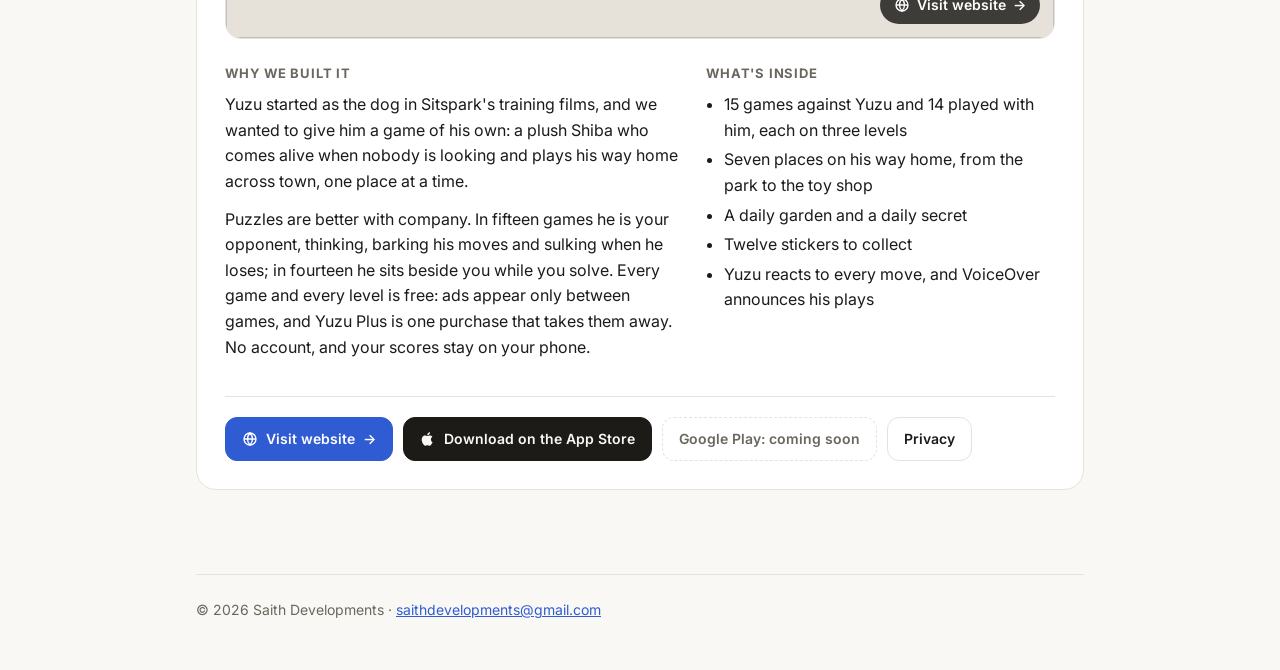
==== commit b84831f2: "Group the social icons on each app card Co-Authored-By: Claude Opus 5.5 <noreply@anthropic.com>" ====
--- a/index.html
+++ b/index.html
@@ -97,6 +97,7 @@
   .btn.primary { background: var(--text); color: var(--bg); border-color: var(--text); }
   .btn.disabled { color: var(--muted); border-style: dashed; cursor: default; }
   .btn svg { width: 16px; height: 16px; }
+  .links .social { display: inline-flex; gap: 10px; margin-left: auto; }
   .btn.icon { padding: 9px; color: var(--text); }
   .btn.icon svg { width: 20px; height: 20px; }
   .btn.icon:hover { background: var(--line); }
@@ -197,9 +198,7 @@
         </a>
         <span class="btn disabled" data-i18n="gp_soon">Google Play: coming soon</span>
         <a class="btn" href="https://saith96.github.io/offchat-app/privacy.html" data-i18n="privacy">Privacy</a>
-      
-        <a class="btn icon" href="https://www.instagram.com/getoffchat/" rel="me noopener" target="_blank" aria-label="OffChat on Instagram" title="OffChat on Instagram"><svg viewBox="0 0 24 24" width="20" height="20" fill="none" stroke="currentColor" stroke-width="2" aria-hidden="true"><rect x="3" y="3" width="18" height="18" rx="5"/><circle cx="12" cy="12" r="4"/><circle cx="17.4" cy="6.6" r="1.1" fill="currentColor" stroke="none"/></svg></a>
-        <a class="btn icon" href="https://www.tiktok.com/@getoffchat" rel="me noopener" target="_blank" aria-label="OffChat on TikTok" title="OffChat on TikTok"><svg viewBox="0 0 24 24" width="20" height="20" fill="currentColor" aria-hidden="true"><path d="M16.6 5.8A4.3 4.3 0 0 1 15.5 3h-3.1v12.4a2.6 2.6 0 1 1-2.6-2.6c.3 0 .5 0 .8.1V9.7a5.7 5.7 0 1 0 4.9 5.7V9.1a7.4 7.4 0 0 0 4.3 1.4V7.4a4.3 4.3 0 0 1-3.2-1.6Z"/></svg></a>
+        <span class="social"><a class="btn icon" href="https://www.instagram.com/getoffchat/" rel="me noopener" target="_blank" aria-label="OffChat on Instagram" title="OffChat on Instagram"><svg viewBox="0 0 24 24" width="20" height="20" fill="none" stroke="currentColor" stroke-width="2" aria-hidden="true"><rect x="3" y="3" width="18" height="18" rx="5"/><circle cx="12" cy="12" r="4"/><circle cx="17.4" cy="6.6" r="1.1" fill="currentColor" stroke="none"/></svg></a><a class="btn icon" href="https://www.tiktok.com/@getoffchat" rel="me noopener" target="_blank" aria-label="OffChat on TikTok" title="OffChat on TikTok"><svg viewBox="0 0 24 24" width="20" height="20" fill="currentColor" aria-hidden="true"><path d="M16.6 5.8A4.3 4.3 0 0 1 15.5 3h-3.1v12.4a2.6 2.6 0 1 1-2.6-2.6c.3 0 .5 0 .8.1V9.7a5.7 5.7 0 1 0 4.9 5.7V9.1a7.4 7.4 0 0 0 4.3 1.4V7.4a4.3 4.3 0 0 1-3.2-1.6Z"/></svg></a></span>
       </div>
     </article>
 
@@ -239,9 +238,7 @@
         </a>
         <span class="btn disabled" data-i18n="gp_soon">Google Play: coming soon</span>
         <a class="btn" href="https://saith96.github.io/sitspark-site/privacy.html" data-i18n="privacy">Privacy</a>
-      
-        <a class="btn icon" href="https://www.instagram.com/sitspark.app/" rel="me noopener" target="_blank" aria-label="Sitspark on Instagram" title="Sitspark on Instagram"><svg viewBox="0 0 24 24" width="20" height="20" fill="none" stroke="currentColor" stroke-width="2" aria-hidden="true"><rect x="3" y="3" width="18" height="18" rx="5"/><circle cx="12" cy="12" r="4"/><circle cx="17.4" cy="6.6" r="1.1" fill="currentColor" stroke="none"/></svg></a>
-        <a class="btn icon" href="https://www.tiktok.com/@sitspark.app" rel="me noopener" target="_blank" aria-label="Sitspark on TikTok" title="Sitspark on TikTok"><svg viewBox="0 0 24 24" width="20" height="20" fill="currentColor" aria-hidden="true"><path d="M16.6 5.8A4.3 4.3 0 0 1 15.5 3h-3.1v12.4a2.6 2.6 0 1 1-2.6-2.6c.3 0 .5 0 .8.1V9.7a5.7 5.7 0 1 0 4.9 5.7V9.1a7.4 7.4 0 0 0 4.3 1.4V7.4a4.3 4.3 0 0 1-3.2-1.6Z"/></svg></a>
+        <span class="social"><a class="btn icon" href="https://www.instagram.com/sitspark.app/" rel="me noopener" target="_blank" aria-label="Sitspark on Instagram" title="Sitspark on Instagram"><svg viewBox="0 0 24 24" width="20" height="20" fill="none" stroke="currentColor" stroke-width="2" aria-hidden="true"><rect x="3" y="3" width="18" height="18" rx="5"/><circle cx="12" cy="12" r="4"/><circle cx="17.4" cy="6.6" r="1.1" fill="currentColor" stroke="none"/></svg></a><a class="btn icon" href="https://www.tiktok.com/@sitspark.app" rel="me noopener" target="_blank" aria-label="Sitspark on TikTok" title="Sitspark on TikTok"><svg viewBox="0 0 24 24" width="20" height="20" fill="currentColor" aria-hidden="true"><path d="M16.6 5.8A4.3 4.3 0 0 1 15.5 3h-3.1v12.4a2.6 2.6 0 1 1-2.6-2.6c.3 0 .5 0 .8.1V9.7a5.7 5.7 0 1 0 4.9 5.7V9.1a7.4 7.4 0 0 0 4.3 1.4V7.4a4.3 4.3 0 0 1-3.2-1.6Z"/></svg></a></span>
       </div>
     </article>
 
@@ -320,8 +317,7 @@
         </a>
         <span class="btn disabled" data-i18n="gp_soon">Google Play: coming soon</span>
         <a class="btn" href="https://saith96.github.io/singwell-site/privacy.html" data-i18n="privacy">Privacy</a>
-      
-        <a class="btn icon" href="https://www.instagram.com/singlarkapp/" rel="me noopener" target="_blank" aria-label="Singlark on Instagram" title="Singlark on Instagram"><svg viewBox="0 0 24 24" width="20" height="20" fill="none" stroke="currentColor" stroke-width="2" aria-hidden="true"><rect x="3" y="3" width="18" height="18" rx="5"/><circle cx="12" cy="12" r="4"/><circle cx="17.4" cy="6.6" r="1.1" fill="currentColor" stroke="none"/></svg></a>
+        <span class="social"><a class="btn icon" href="https://www.instagram.com/singlarkapp/" rel="me noopener" target="_blank" aria-label="Singlark on Instagram" title="Singlark on Instagram"><svg viewBox="0 0 24 24" width="20" height="20" fill="none" stroke="currentColor" stroke-width="2" aria-hidden="true"><rect x="3" y="3" width="18" height="18" rx="5"/><circle cx="12" cy="12" r="4"/><circle cx="17.4" cy="6.6" r="1.1" fill="currentColor" stroke="none"/></svg></a></span>
       </div>
     </article>
 
@@ -435,8 +431,7 @@
         </a>
         <span class="btn disabled" data-i18n="gp_soon">Google Play: coming soon</span>
         <a class="btn" href="https://saith96.github.io/bounce-bastion/privacy.html" data-i18n="privacy">Privacy</a>
-      
-        <a class="btn icon" href="https://www.tiktok.com/@bouncebastion" rel="me noopener" target="_blank" aria-label="Bounce Bastion on TikTok" title="Bounce Bastion on TikTok"><svg viewBox="0 0 24 24" width="20" height="20" fill="currentColor" aria-hidden="true"><path d="M16.6 5.8A4.3 4.3 0 0 1 15.5 3h-3.1v12.4a2.6 2.6 0 1 1-2.6-2.6c.3 0 .5 0 .8.1V9.7a5.7 5.7 0 1 0 4.9 5.7V9.1a7.4 7.4 0 0 0 4.3 1.4V7.4a4.3 4.3 0 0 1-3.2-1.6Z"/></svg></a>
+        <span class="social"><a class="btn icon" href="https://www.tiktok.com/@bouncebastion" rel="me noopener" target="_blank" aria-label="Bounce Bastion on TikTok" title="Bounce Bastion on TikTok"><svg viewBox="0 0 24 24" width="20" height="20" fill="currentColor" aria-hidden="true"><path d="M16.6 5.8A4.3 4.3 0 0 1 15.5 3h-3.1v12.4a2.6 2.6 0 1 1-2.6-2.6c.3 0 .5 0 .8.1V9.7a5.7 5.7 0 1 0 4.9 5.7V9.1a7.4 7.4 0 0 0 4.3 1.4V7.4a4.3 4.3 0 0 1-3.2-1.6Z"/></svg></a></span>
       </div>
     </article>
 
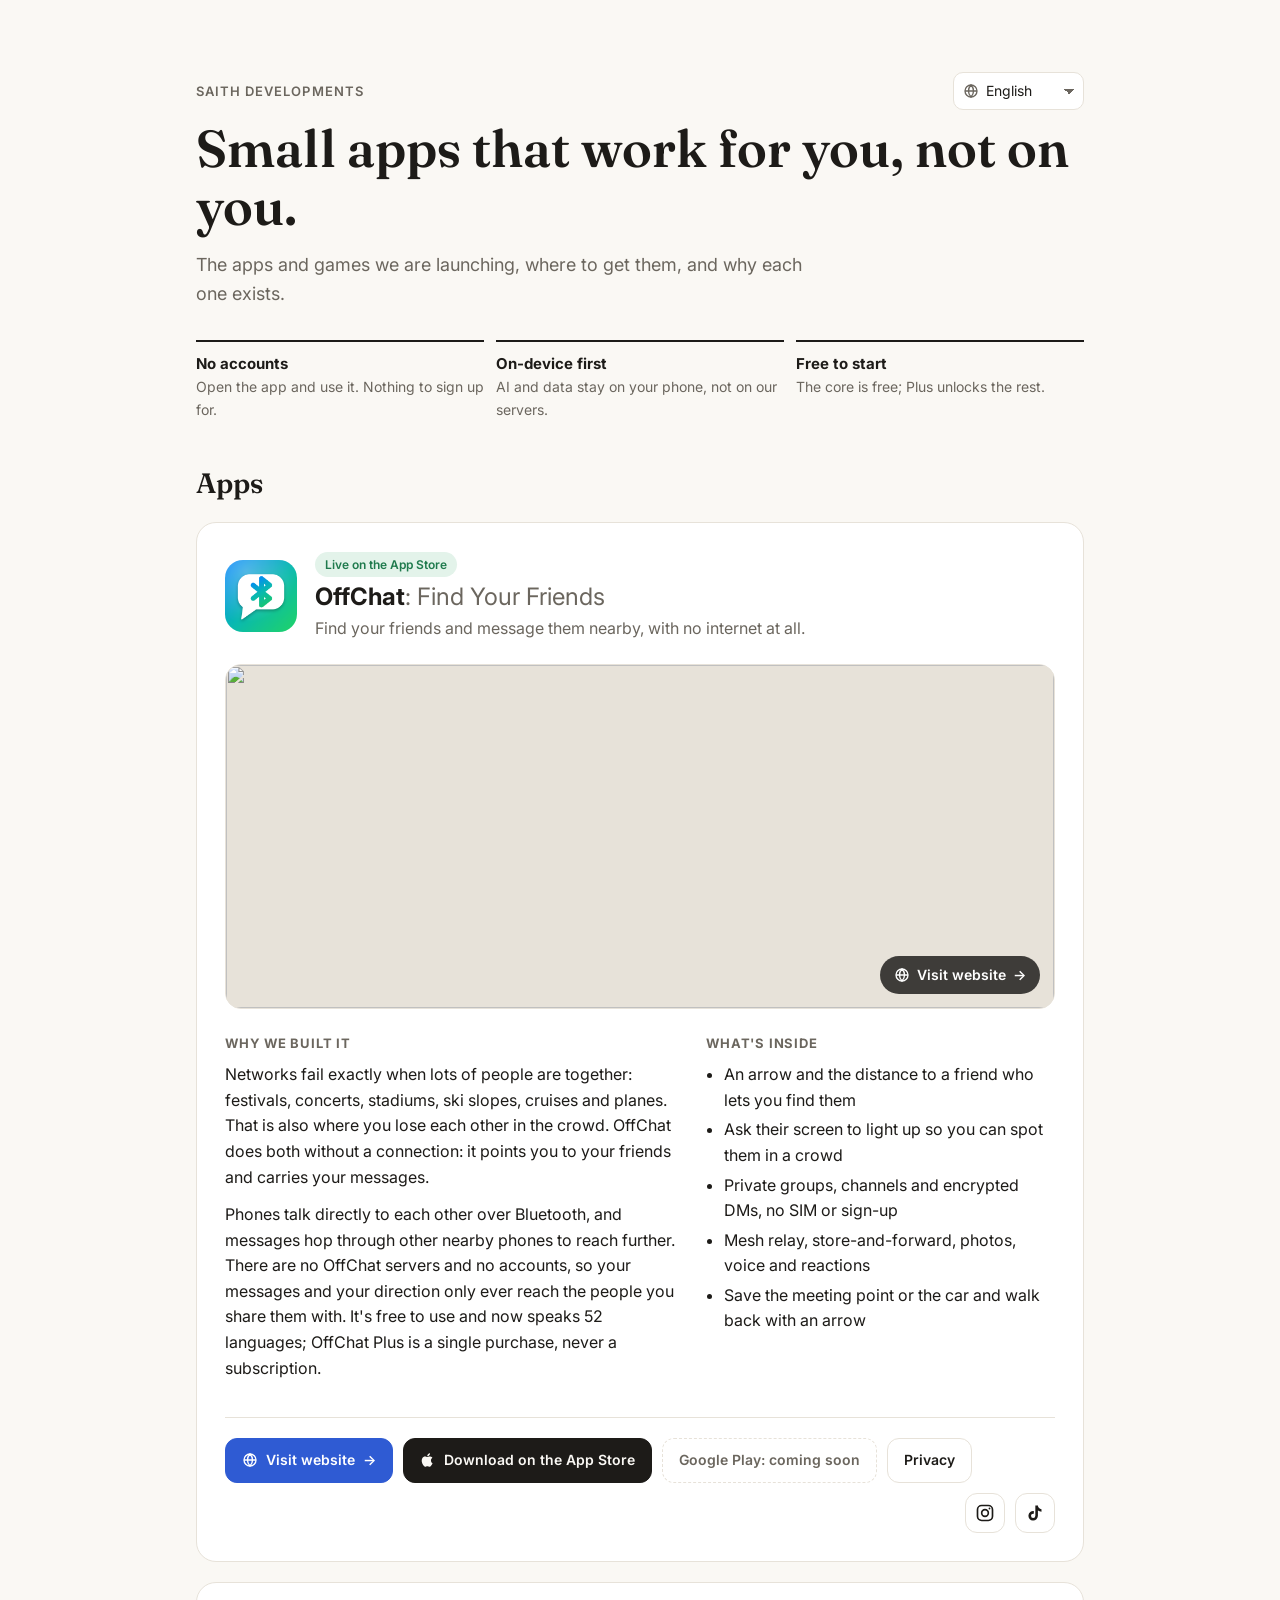
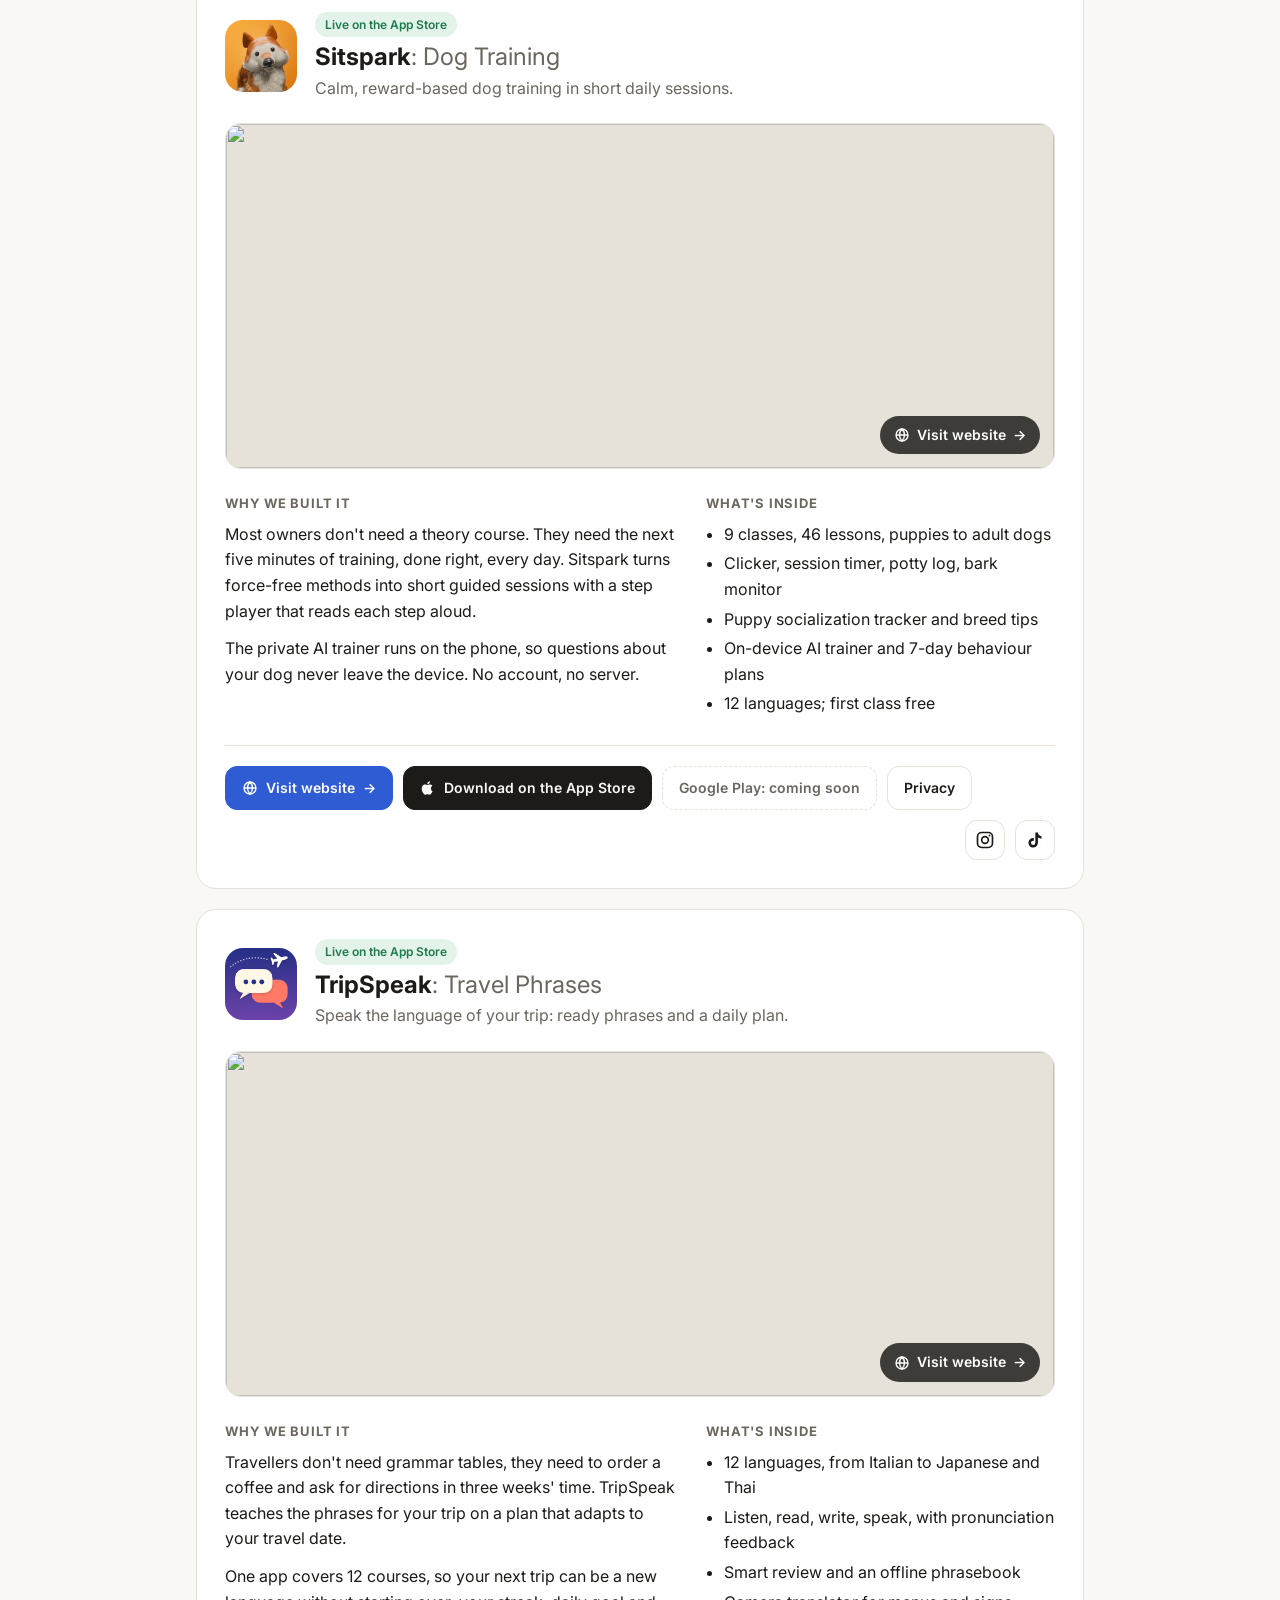
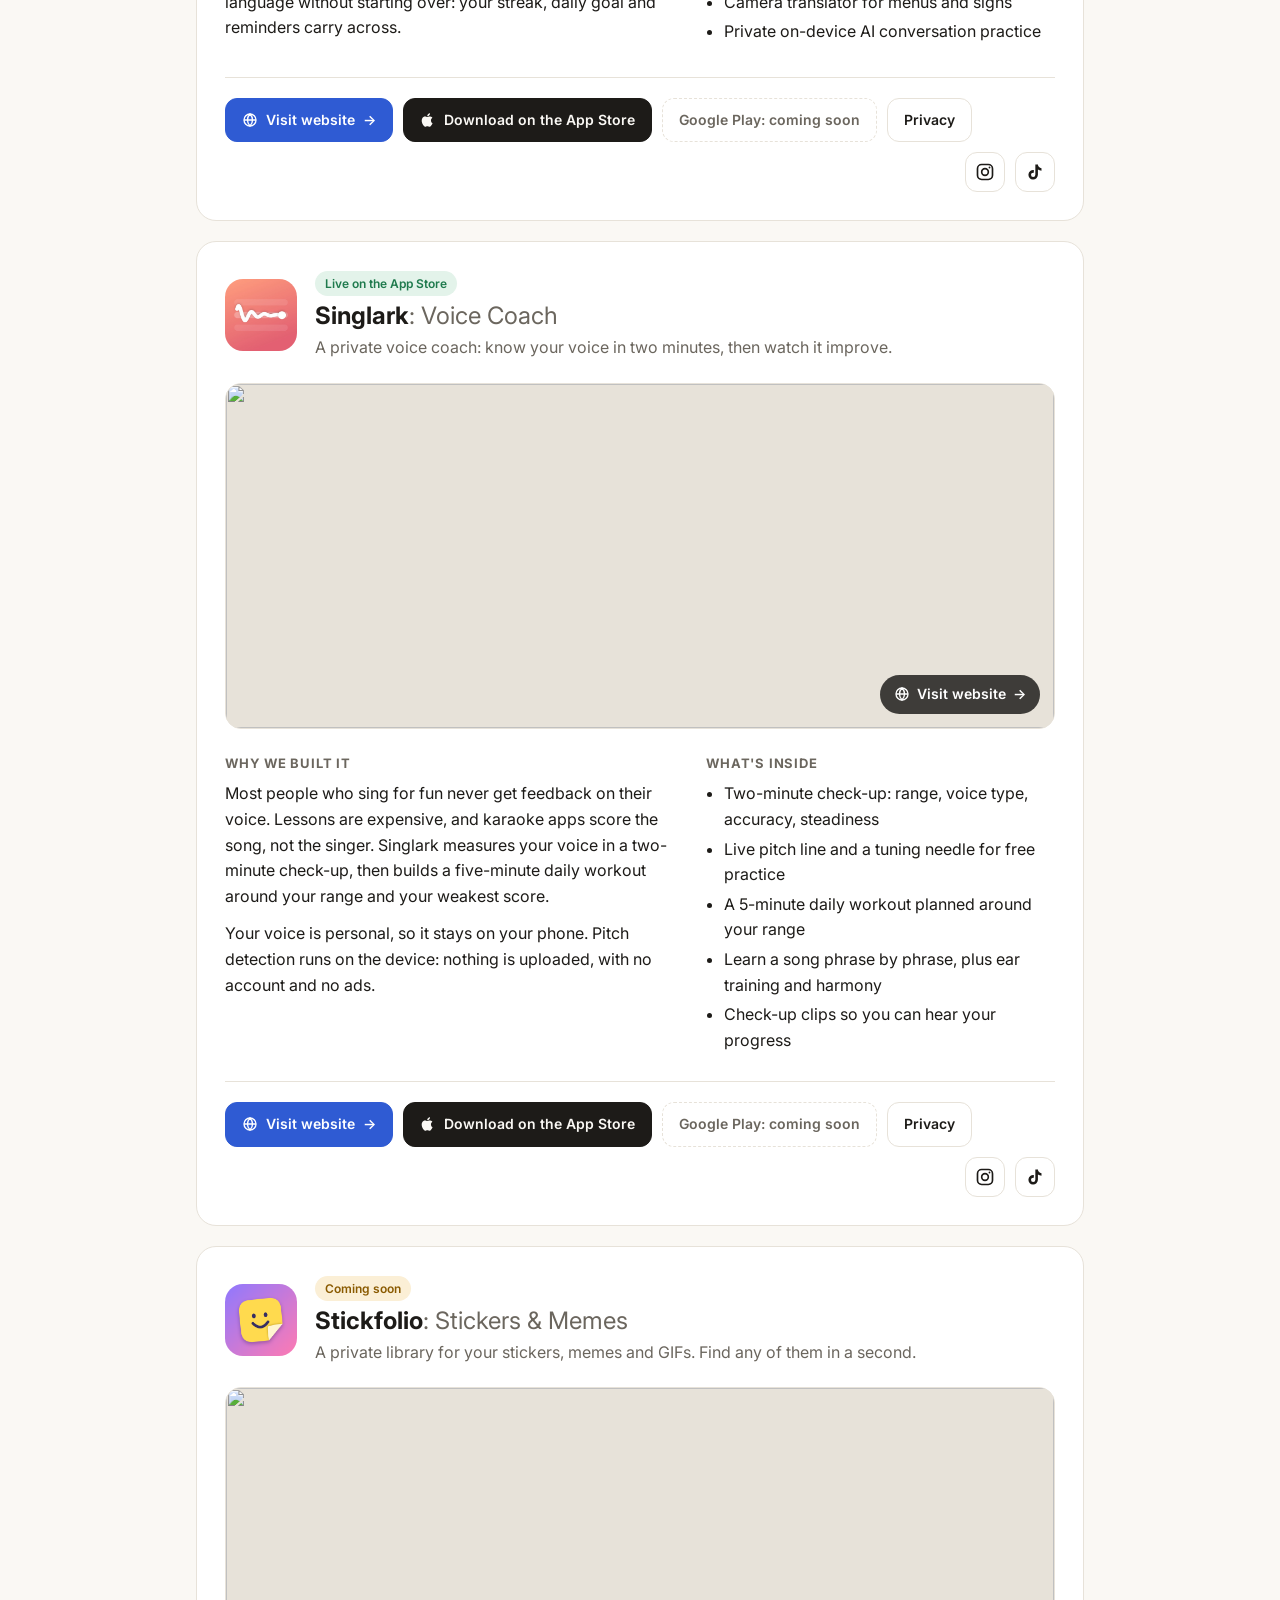
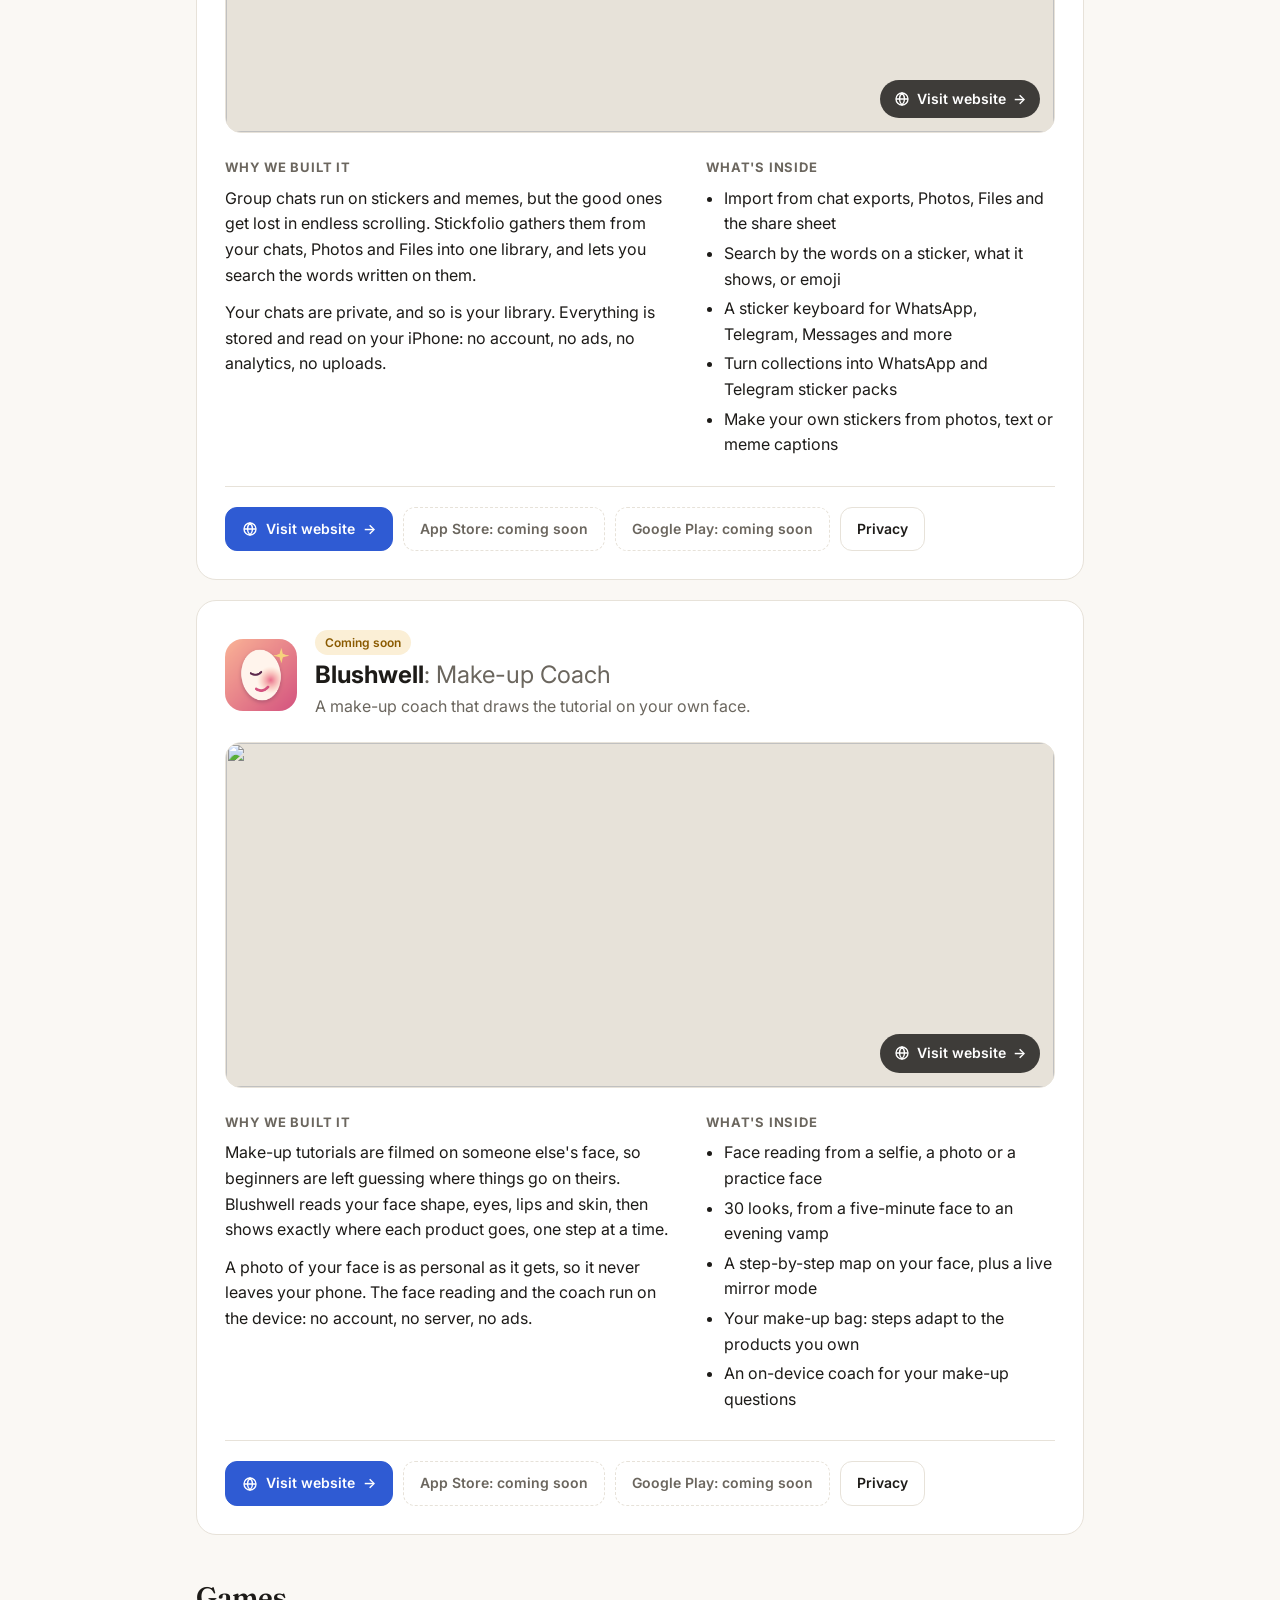
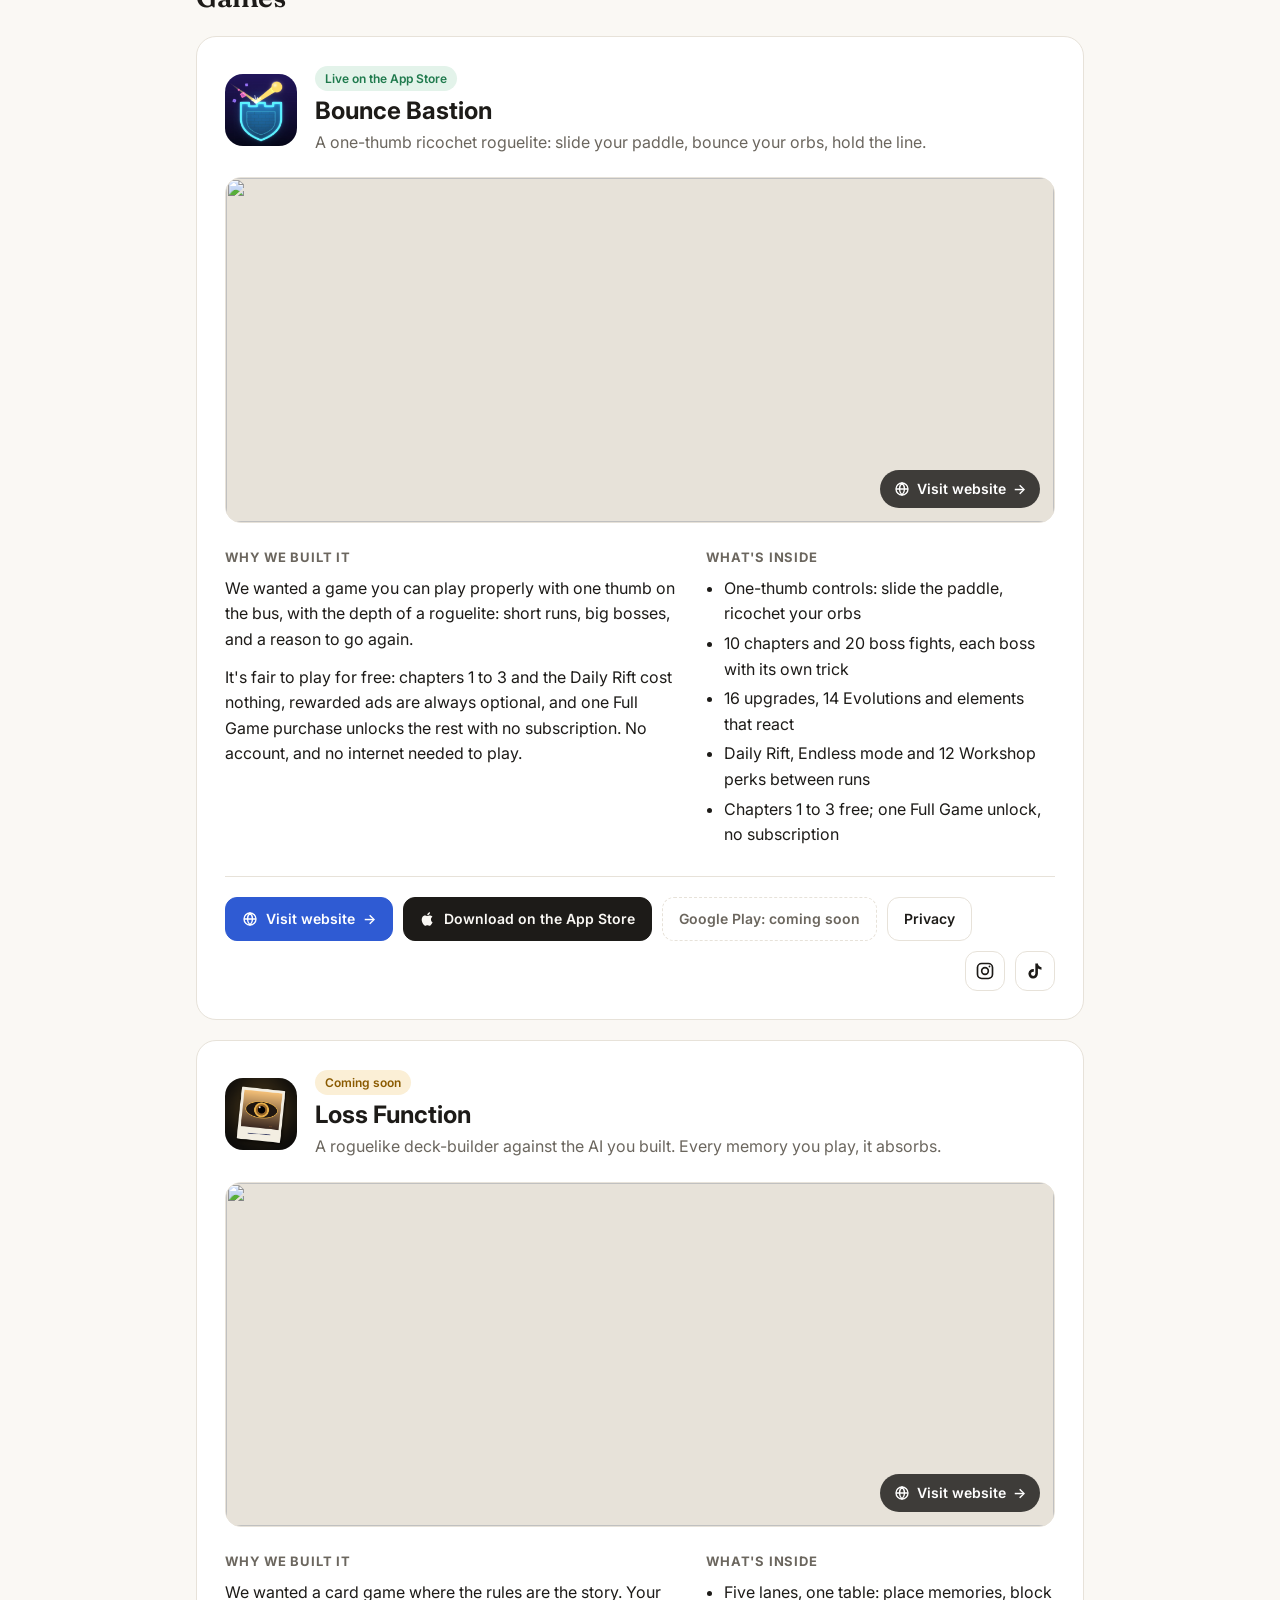
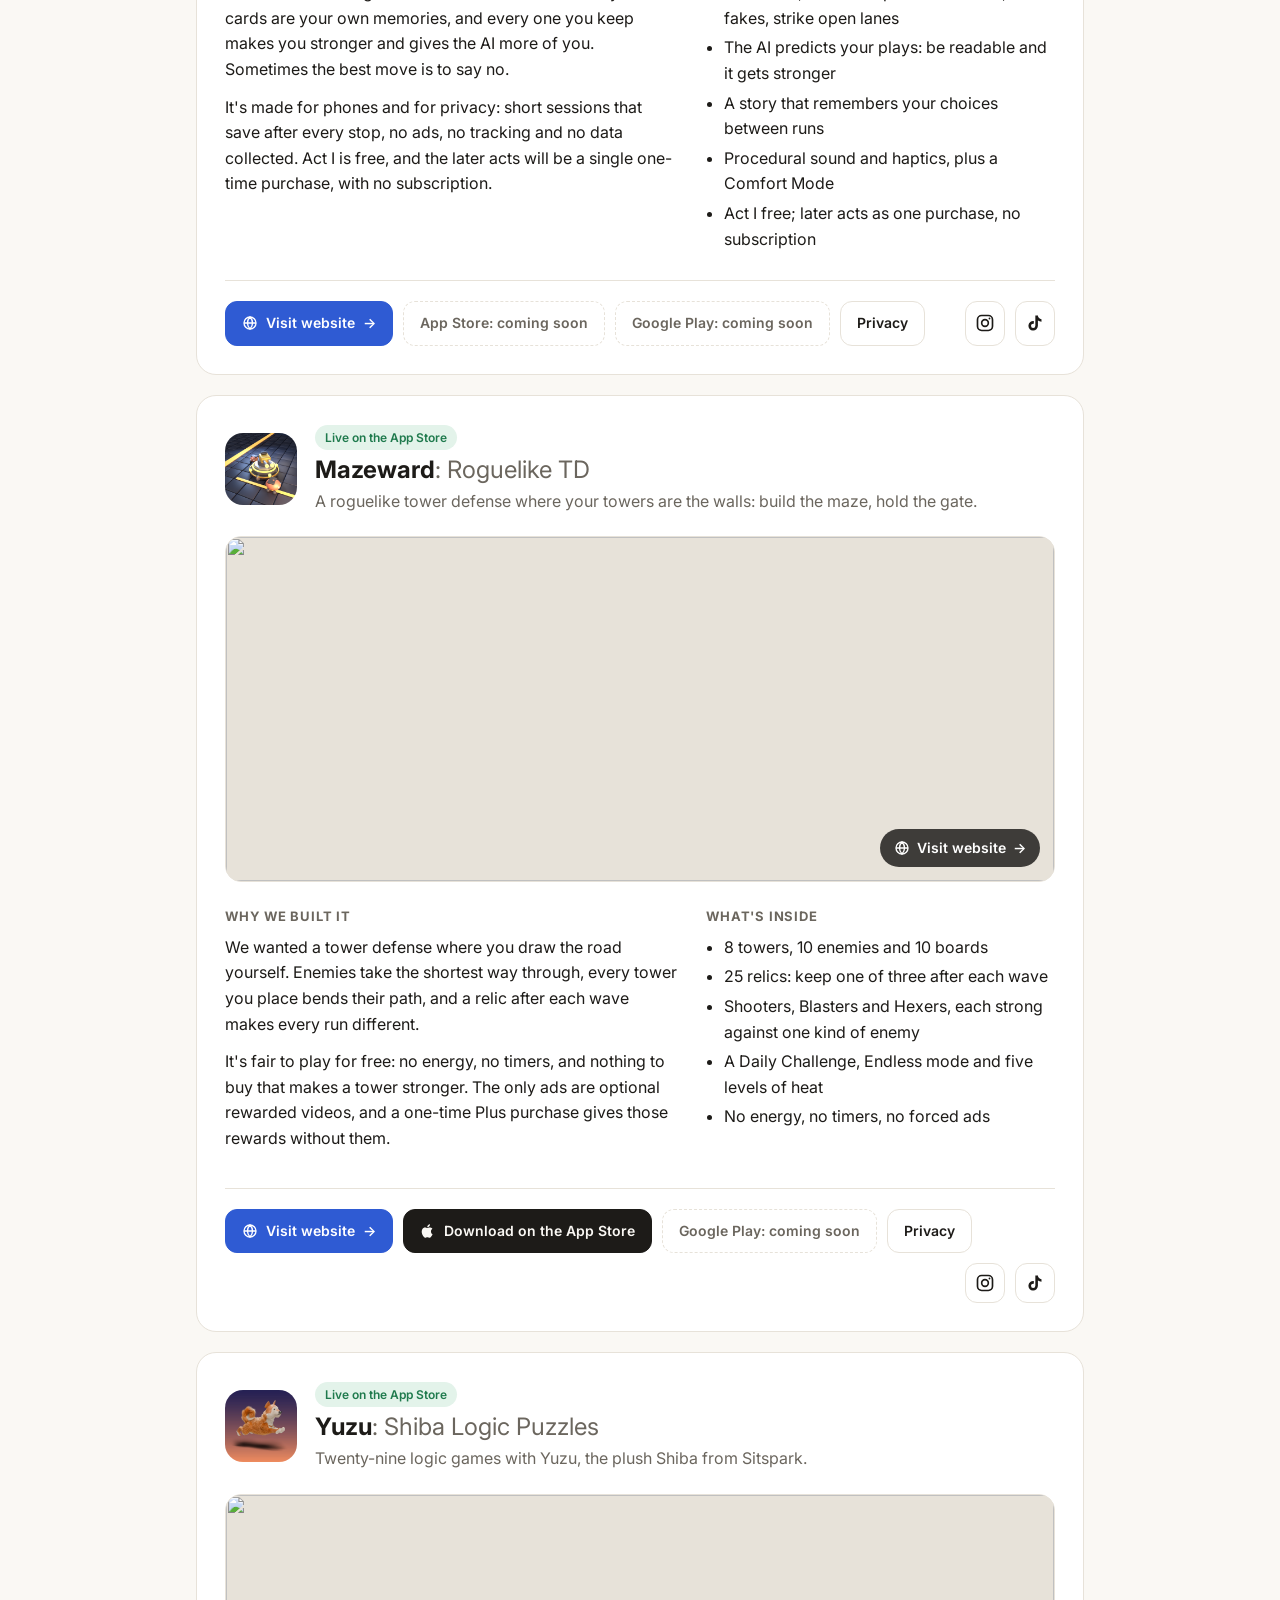
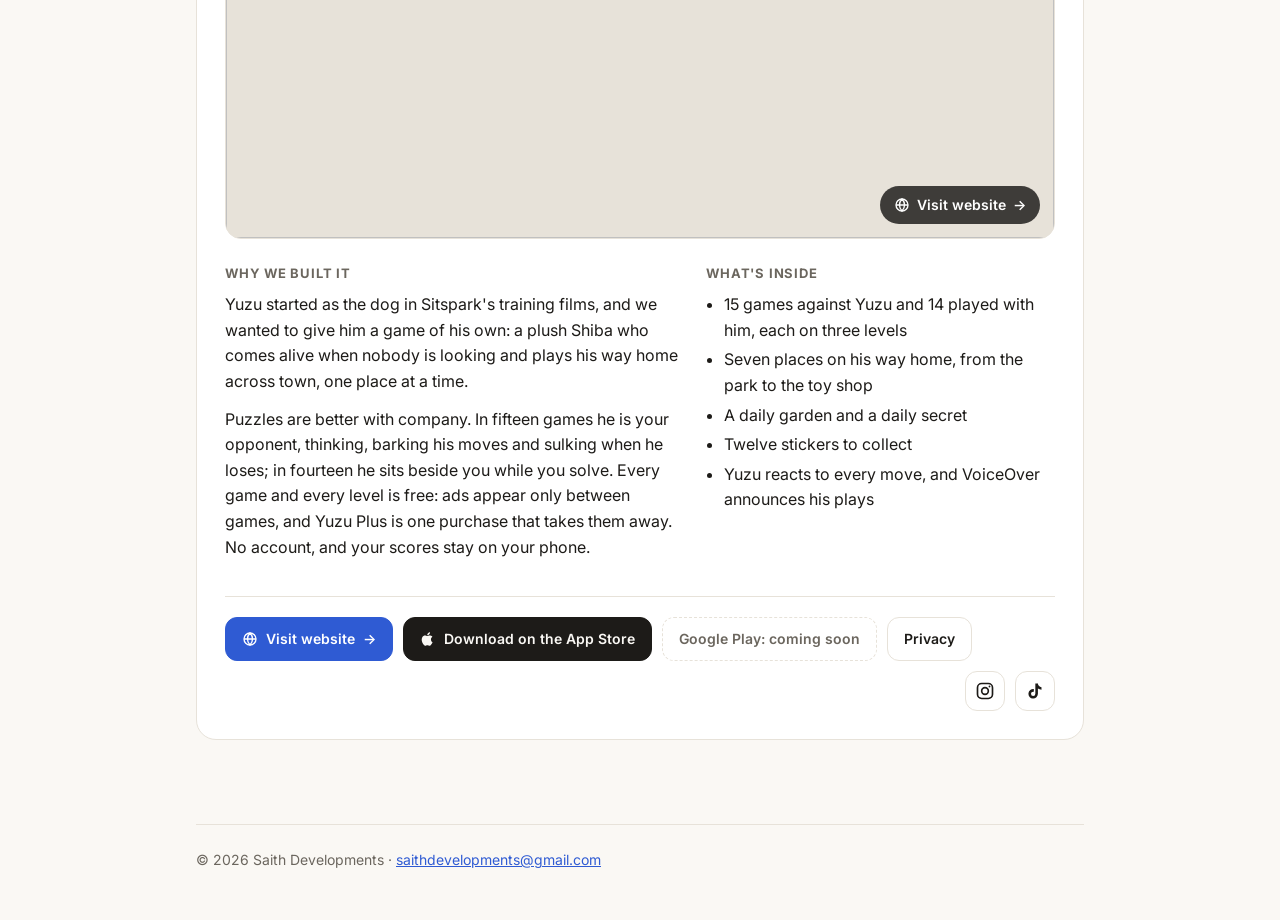
==== commit 485e7ece: "Instagram and TikTok icons on every app card that has accounts Co-Authored-By: Claude Opus 5.5 <nore" ====
--- a/index.html
+++ b/index.html
@@ -278,6 +278,7 @@
         </a>
         <span class="btn disabled" data-i18n="gp_soon">Google Play: coming soon</span>
         <a class="btn" href="https://saith96.github.io/tripspeak-site/privacy.html" data-i18n="privacy">Privacy</a>
+        <span class="social"><a class="btn icon" href="https://www.instagram.com/tripspeak/" rel="me noopener" target="_blank" aria-label="TripSpeak on Instagram" title="TripSpeak on Instagram"><svg viewBox="0 0 24 24" width="20" height="20" fill="none" stroke="currentColor" stroke-width="2" aria-hidden="true"><rect x="3" y="3" width="18" height="18" rx="5"/><circle cx="12" cy="12" r="4"/><circle cx="17.4" cy="6.6" r="1.1" fill="currentColor" stroke="none"/></svg></a><a class="btn icon" href="https://www.tiktok.com/@tripspeak" rel="me noopener" target="_blank" aria-label="TripSpeak on TikTok" title="TripSpeak on TikTok"><svg viewBox="0 0 24 24" width="20" height="20" fill="currentColor" aria-hidden="true"><path d="M16.6 5.8A4.3 4.3 0 0 1 15.5 3h-3.1v12.4a2.6 2.6 0 1 1-2.6-2.6c.3 0 .5 0 .8.1V9.7a5.7 5.7 0 1 0 4.9 5.7V9.1a7.4 7.4 0 0 0 4.3 1.4V7.4a4.3 4.3 0 0 1-3.2-1.6Z"/></svg></a></span>
       </div>
     </article>
 
@@ -317,7 +318,7 @@
         </a>
         <span class="btn disabled" data-i18n="gp_soon">Google Play: coming soon</span>
         <a class="btn" href="https://saith96.github.io/singwell-site/privacy.html" data-i18n="privacy">Privacy</a>
-        <span class="social"><a class="btn icon" href="https://www.instagram.com/singlarkapp/" rel="me noopener" target="_blank" aria-label="Singlark on Instagram" title="Singlark on Instagram"><svg viewBox="0 0 24 24" width="20" height="20" fill="none" stroke="currentColor" stroke-width="2" aria-hidden="true"><rect x="3" y="3" width="18" height="18" rx="5"/><circle cx="12" cy="12" r="4"/><circle cx="17.4" cy="6.6" r="1.1" fill="currentColor" stroke="none"/></svg></a></span>
+        <span class="social"><a class="btn icon" href="https://www.instagram.com/singlarkapp/" rel="me noopener" target="_blank" aria-label="Singlark on Instagram" title="Singlark on Instagram"><svg viewBox="0 0 24 24" width="20" height="20" fill="none" stroke="currentColor" stroke-width="2" aria-hidden="true"><rect x="3" y="3" width="18" height="18" rx="5"/><circle cx="12" cy="12" r="4"/><circle cx="17.4" cy="6.6" r="1.1" fill="currentColor" stroke="none"/></svg></a><a class="btn icon" href="https://www.tiktok.com/@singlarkapp" rel="me noopener" target="_blank" aria-label="Singlark on TikTok" title="Singlark on TikTok"><svg viewBox="0 0 24 24" width="20" height="20" fill="currentColor" aria-hidden="true"><path d="M16.6 5.8A4.3 4.3 0 0 1 15.5 3h-3.1v12.4a2.6 2.6 0 1 1-2.6-2.6c.3 0 .5 0 .8.1V9.7a5.7 5.7 0 1 0 4.9 5.7V9.1a7.4 7.4 0 0 0 4.3 1.4V7.4a4.3 4.3 0 0 1-3.2-1.6Z"/></svg></a></span>
       </div>
     </article>
 
@@ -431,7 +432,7 @@
         </a>
         <span class="btn disabled" data-i18n="gp_soon">Google Play: coming soon</span>
         <a class="btn" href="https://saith96.github.io/bounce-bastion/privacy.html" data-i18n="privacy">Privacy</a>
-        <span class="social"><a class="btn icon" href="https://www.tiktok.com/@bouncebastion" rel="me noopener" target="_blank" aria-label="Bounce Bastion on TikTok" title="Bounce Bastion on TikTok"><svg viewBox="0 0 24 24" width="20" height="20" fill="currentColor" aria-hidden="true"><path d="M16.6 5.8A4.3 4.3 0 0 1 15.5 3h-3.1v12.4a2.6 2.6 0 1 1-2.6-2.6c.3 0 .5 0 .8.1V9.7a5.7 5.7 0 1 0 4.9 5.7V9.1a7.4 7.4 0 0 0 4.3 1.4V7.4a4.3 4.3 0 0 1-3.2-1.6Z"/></svg></a></span>
+        <span class="social"><a class="btn icon" href="https://www.instagram.com/bouncebastion/" rel="me noopener" target="_blank" aria-label="Bounce Bastion on Instagram" title="Bounce Bastion on Instagram"><svg viewBox="0 0 24 24" width="20" height="20" fill="none" stroke="currentColor" stroke-width="2" aria-hidden="true"><rect x="3" y="3" width="18" height="18" rx="5"/><circle cx="12" cy="12" r="4"/><circle cx="17.4" cy="6.6" r="1.1" fill="currentColor" stroke="none"/></svg></a><a class="btn icon" href="https://www.tiktok.com/@bouncebastion" rel="me noopener" target="_blank" aria-label="Bounce Bastion on TikTok" title="Bounce Bastion on TikTok"><svg viewBox="0 0 24 24" width="20" height="20" fill="currentColor" aria-hidden="true"><path d="M16.6 5.8A4.3 4.3 0 0 1 15.5 3h-3.1v12.4a2.6 2.6 0 1 1-2.6-2.6c.3 0 .5 0 .8.1V9.7a5.7 5.7 0 1 0 4.9 5.7V9.1a7.4 7.4 0 0 0 4.3 1.4V7.4a4.3 4.3 0 0 1-3.2-1.6Z"/></svg></a></span>
       </div>
     </article>
 
@@ -468,6 +469,7 @@
         <span class="btn disabled" data-i18n="as_soon">App Store: coming soon</span>
         <span class="btn disabled" data-i18n="gp_soon">Google Play: coming soon</span>
         <a class="btn" href="https://saith96.github.io/loss-function/privacy.html" data-i18n="privacy">Privacy</a>
+        <span class="social"><a class="btn icon" href="https://www.instagram.com/lossfunctiongame/" rel="me noopener" target="_blank" aria-label="Loss Function on Instagram" title="Loss Function on Instagram"><svg viewBox="0 0 24 24" width="20" height="20" fill="none" stroke="currentColor" stroke-width="2" aria-hidden="true"><rect x="3" y="3" width="18" height="18" rx="5"/><circle cx="12" cy="12" r="4"/><circle cx="17.4" cy="6.6" r="1.1" fill="currentColor" stroke="none"/></svg></a><a class="btn icon" href="https://www.tiktok.com/@lossfunctiongame" rel="me noopener" target="_blank" aria-label="Loss Function on TikTok" title="Loss Function on TikTok"><svg viewBox="0 0 24 24" width="20" height="20" fill="currentColor" aria-hidden="true"><path d="M16.6 5.8A4.3 4.3 0 0 1 15.5 3h-3.1v12.4a2.6 2.6 0 1 1-2.6-2.6c.3 0 .5 0 .8.1V9.7a5.7 5.7 0 1 0 4.9 5.7V9.1a7.4 7.4 0 0 0 4.3 1.4V7.4a4.3 4.3 0 0 1-3.2-1.6Z"/></svg></a></span>
       </div>
     </article>
 
@@ -507,6 +509,7 @@
         </a>
         <span class="btn disabled" data-i18n="gp_soon">Google Play: coming soon</span>
         <a class="btn" href="https://saith96.github.io/mazeward-site/privacy.html" data-i18n="privacy">Privacy</a>
+        <span class="social"><a class="btn icon" href="https://www.instagram.com/mazeward/" rel="me noopener" target="_blank" aria-label="Mazeward on Instagram" title="Mazeward on Instagram"><svg viewBox="0 0 24 24" width="20" height="20" fill="none" stroke="currentColor" stroke-width="2" aria-hidden="true"><rect x="3" y="3" width="18" height="18" rx="5"/><circle cx="12" cy="12" r="4"/><circle cx="17.4" cy="6.6" r="1.1" fill="currentColor" stroke="none"/></svg></a><a class="btn icon" href="https://www.tiktok.com/@mazeward" rel="me noopener" target="_blank" aria-label="Mazeward on TikTok" title="Mazeward on TikTok"><svg viewBox="0 0 24 24" width="20" height="20" fill="currentColor" aria-hidden="true"><path d="M16.6 5.8A4.3 4.3 0 0 1 15.5 3h-3.1v12.4a2.6 2.6 0 1 1-2.6-2.6c.3 0 .5 0 .8.1V9.7a5.7 5.7 0 1 0 4.9 5.7V9.1a7.4 7.4 0 0 0 4.3 1.4V7.4a4.3 4.3 0 0 1-3.2-1.6Z"/></svg></a></span>
       </div>
     </article>
 
@@ -546,6 +549,7 @@
         </a>
         <span class="btn disabled" data-i18n="gp_soon">Google Play: coming soon</span>
         <a class="btn" href="https://saith96.github.io/yuzu-site/privacy.html" data-i18n="privacy">Privacy</a>
+        <span class="social"><a class="btn icon" href="https://www.instagram.com/playyuzu/" rel="me noopener" target="_blank" aria-label="Yuzu on Instagram" title="Yuzu on Instagram"><svg viewBox="0 0 24 24" width="20" height="20" fill="none" stroke="currentColor" stroke-width="2" aria-hidden="true"><rect x="3" y="3" width="18" height="18" rx="5"/><circle cx="12" cy="12" r="4"/><circle cx="17.4" cy="6.6" r="1.1" fill="currentColor" stroke="none"/></svg></a><a class="btn icon" href="https://www.tiktok.com/@playyuzu" rel="me noopener" target="_blank" aria-label="Yuzu on TikTok" title="Yuzu on TikTok"><svg viewBox="0 0 24 24" width="20" height="20" fill="currentColor" aria-hidden="true"><path d="M16.6 5.8A4.3 4.3 0 0 1 15.5 3h-3.1v12.4a2.6 2.6 0 1 1-2.6-2.6c.3 0 .5 0 .8.1V9.7a5.7 5.7 0 1 0 4.9 5.7V9.1a7.4 7.4 0 0 0 4.3 1.4V7.4a4.3 4.3 0 0 1-3.2-1.6Z"/></svg></a></span>
       </div>
     </article>
   </main>
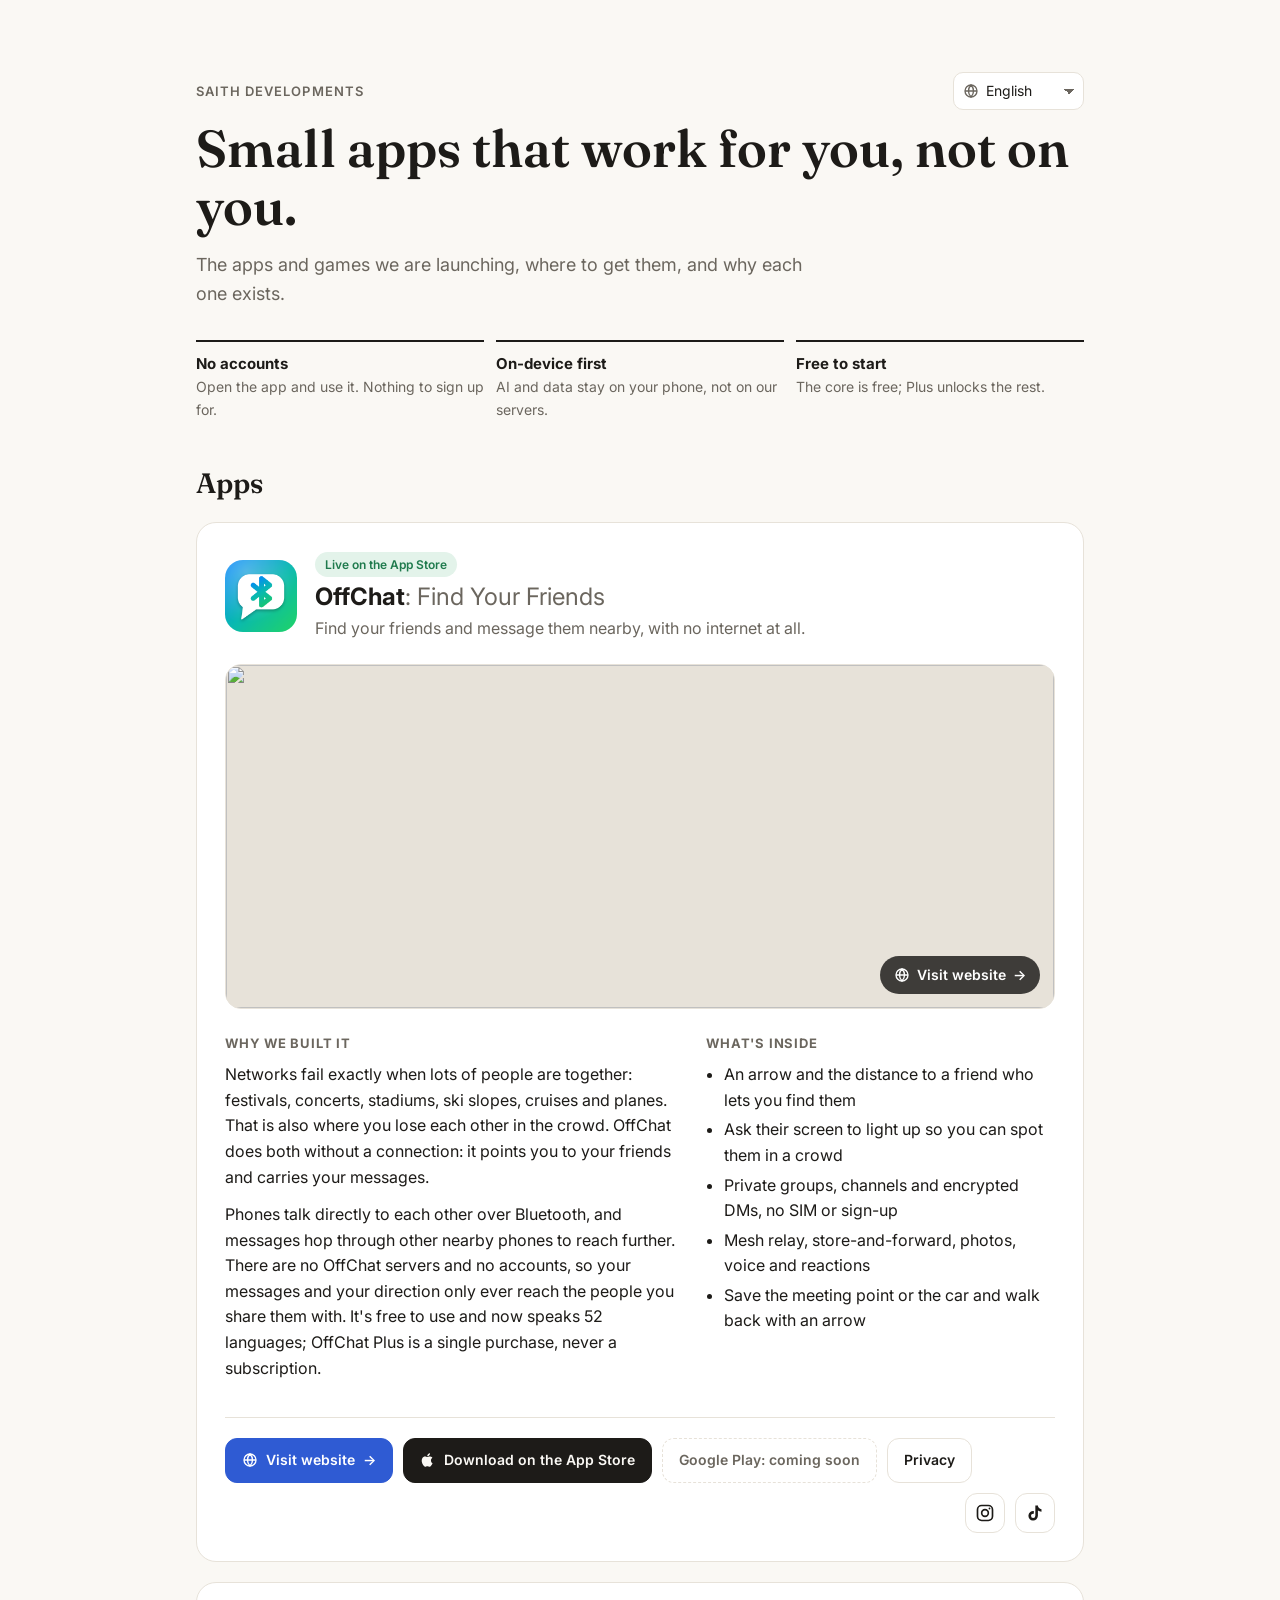
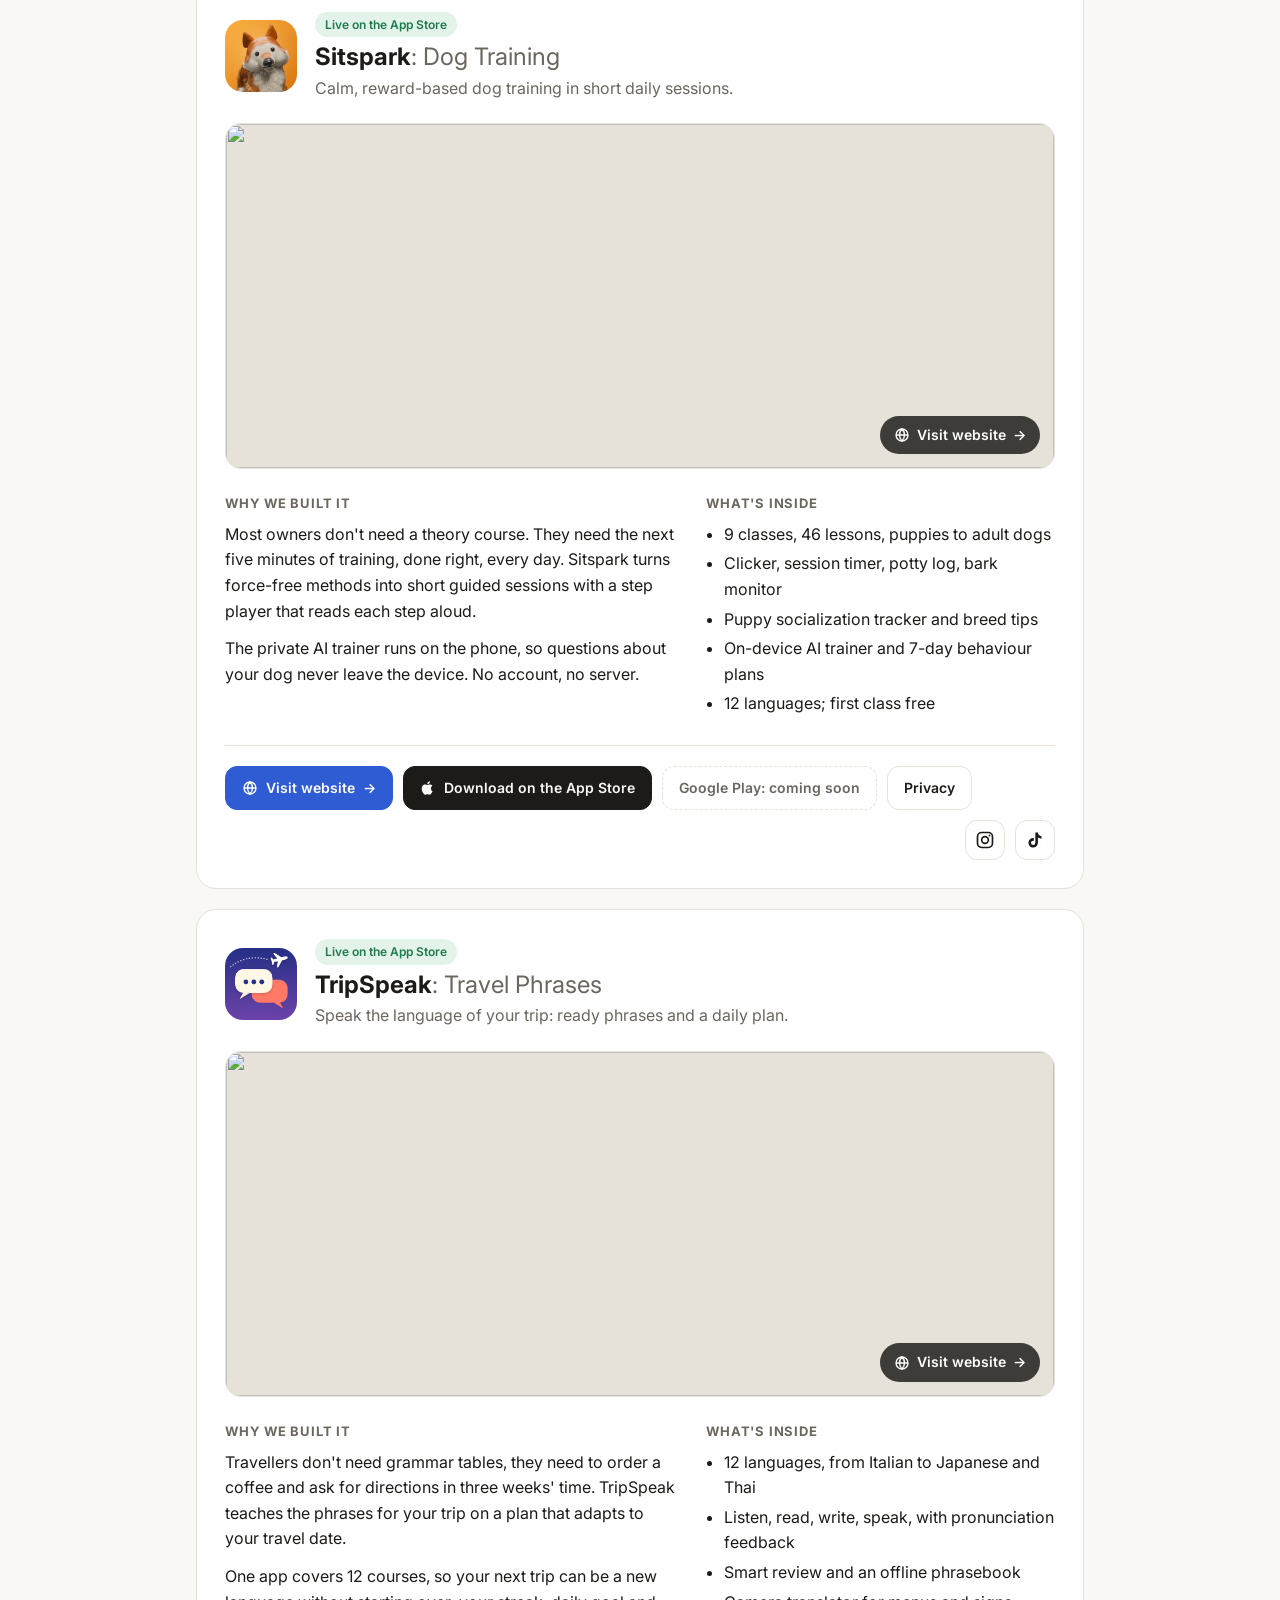
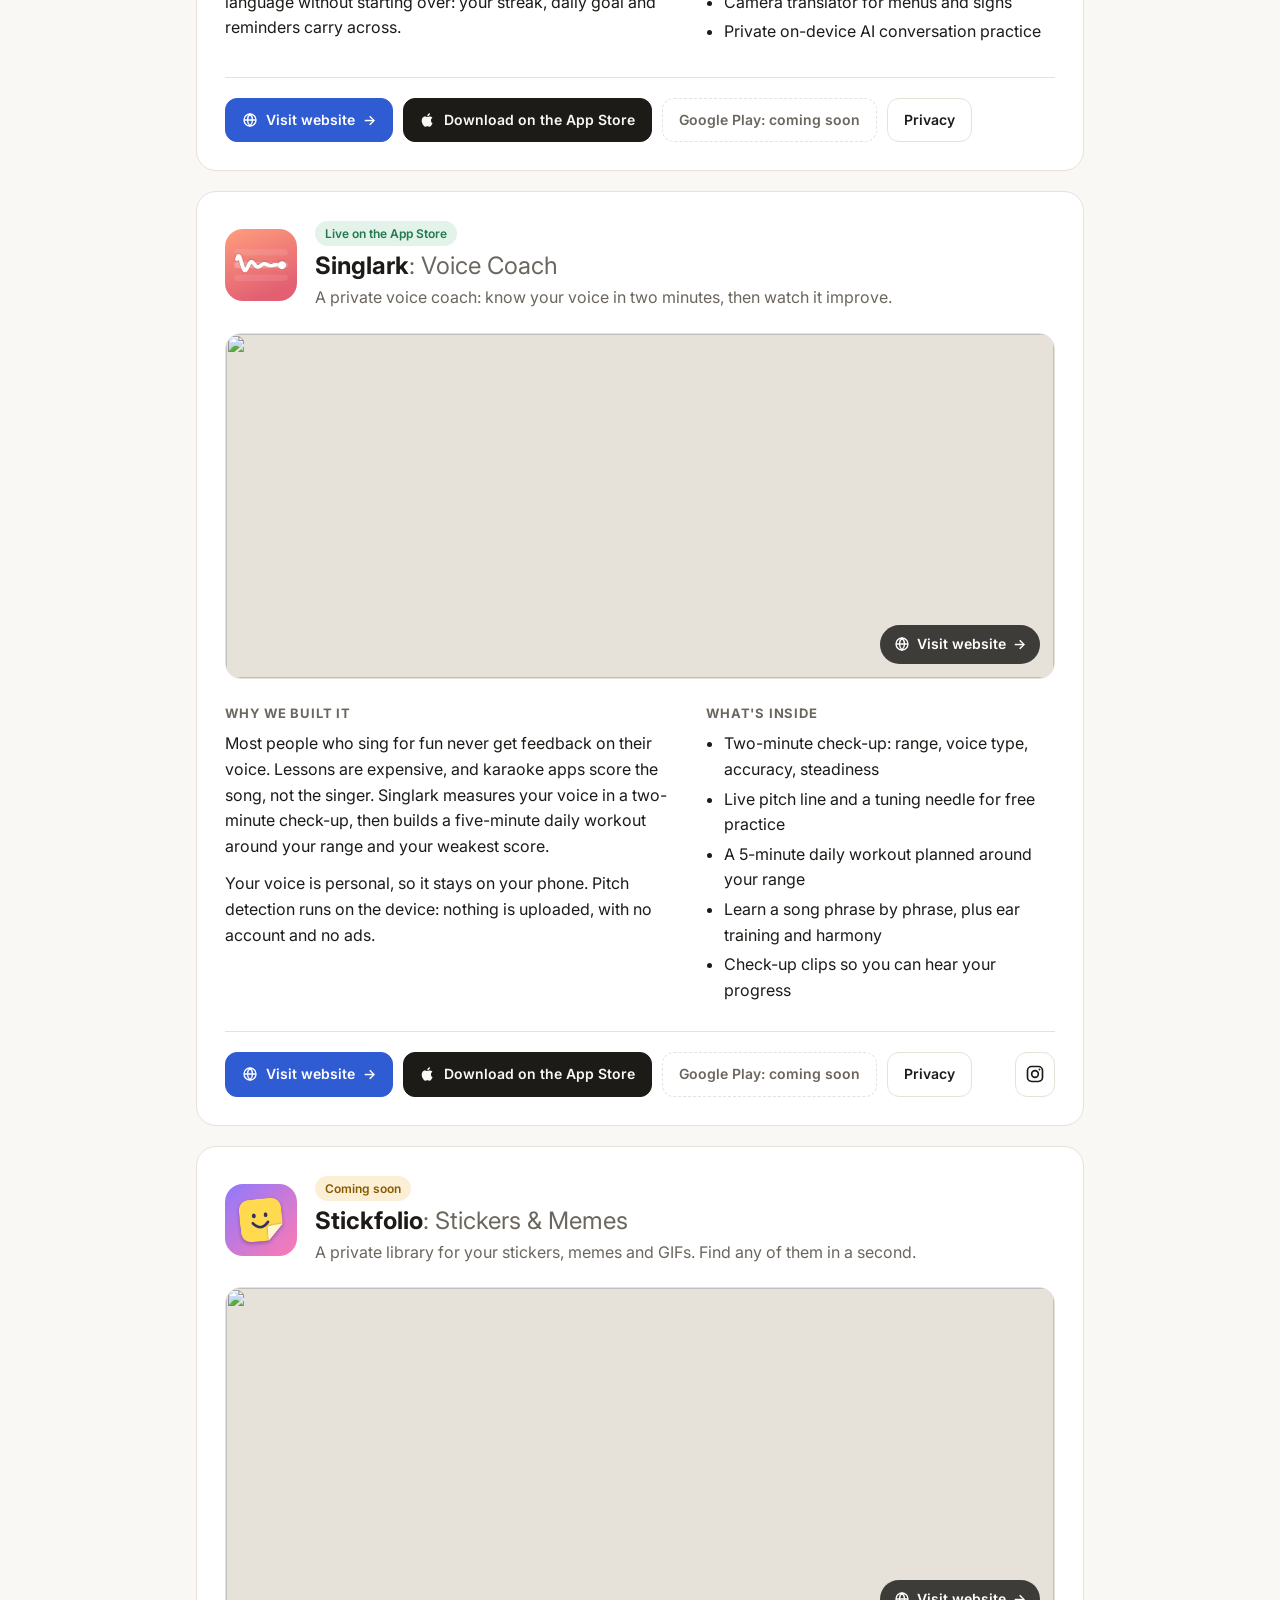
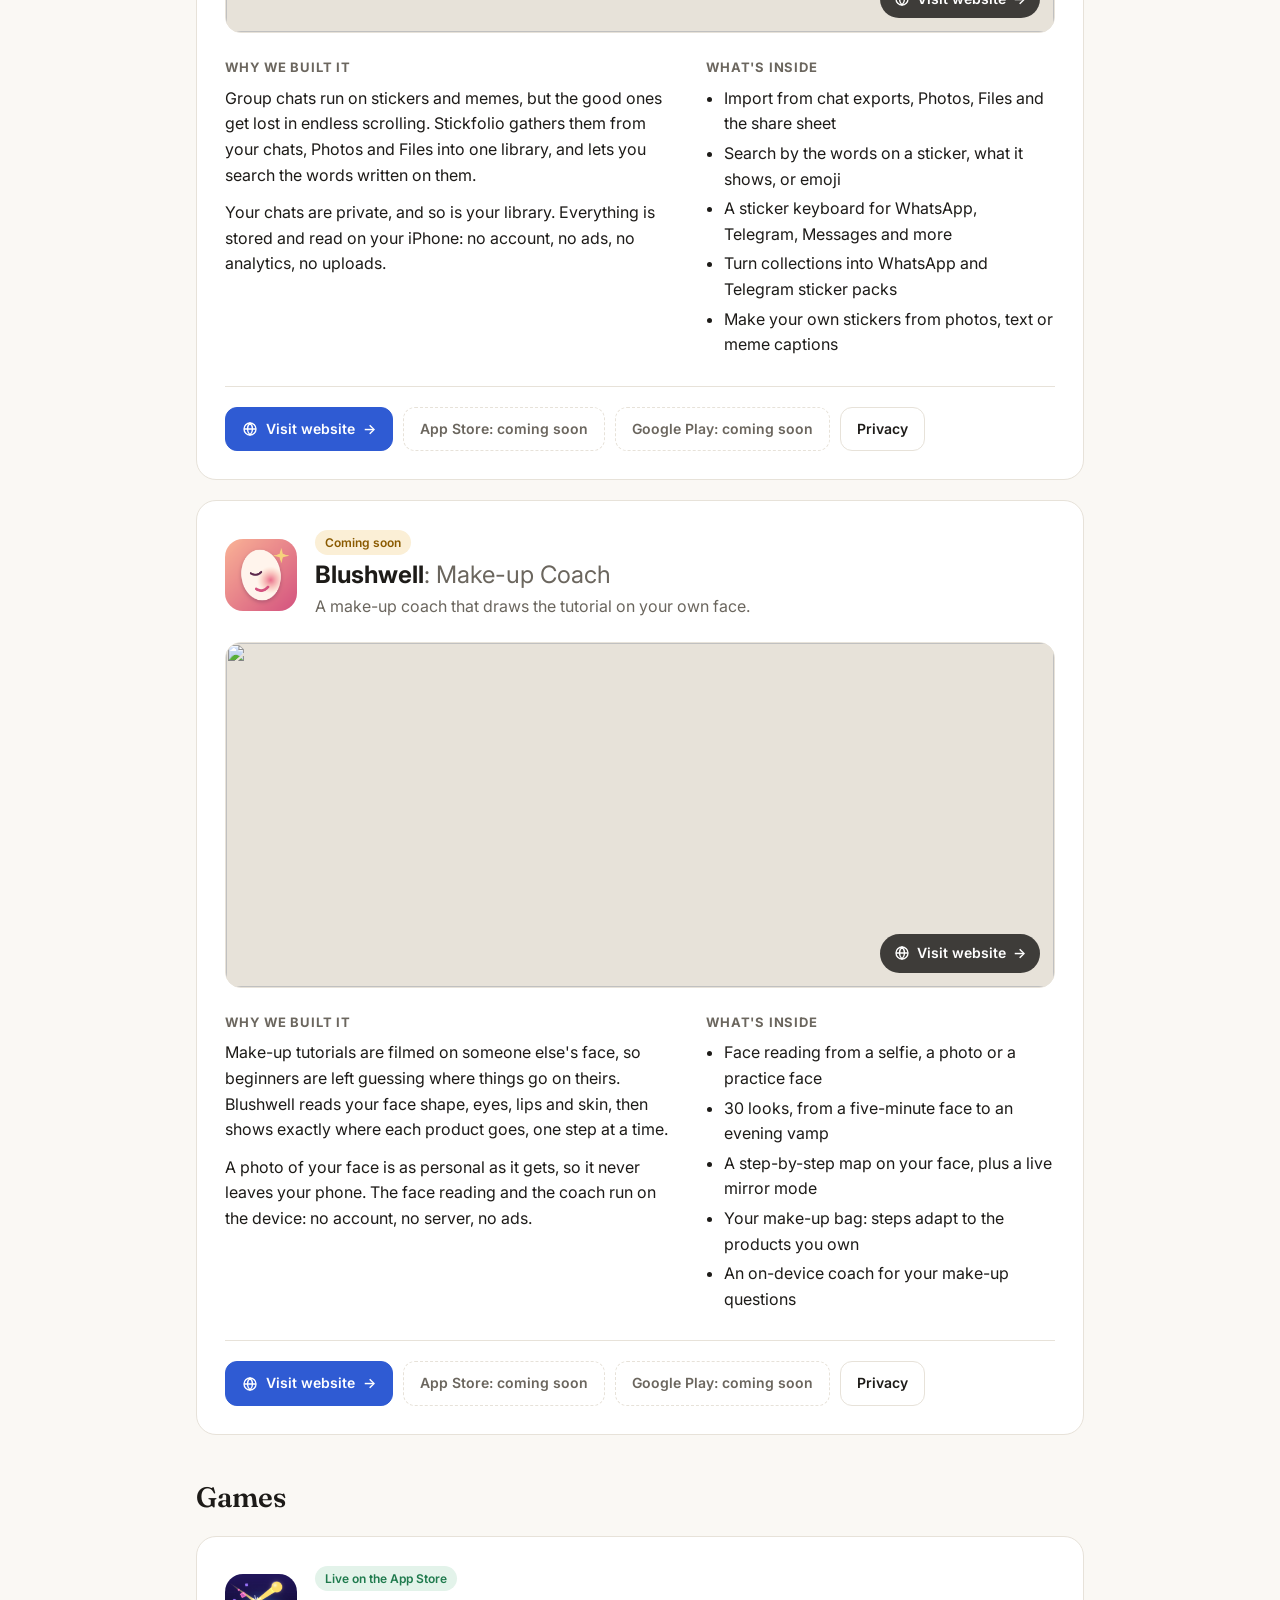
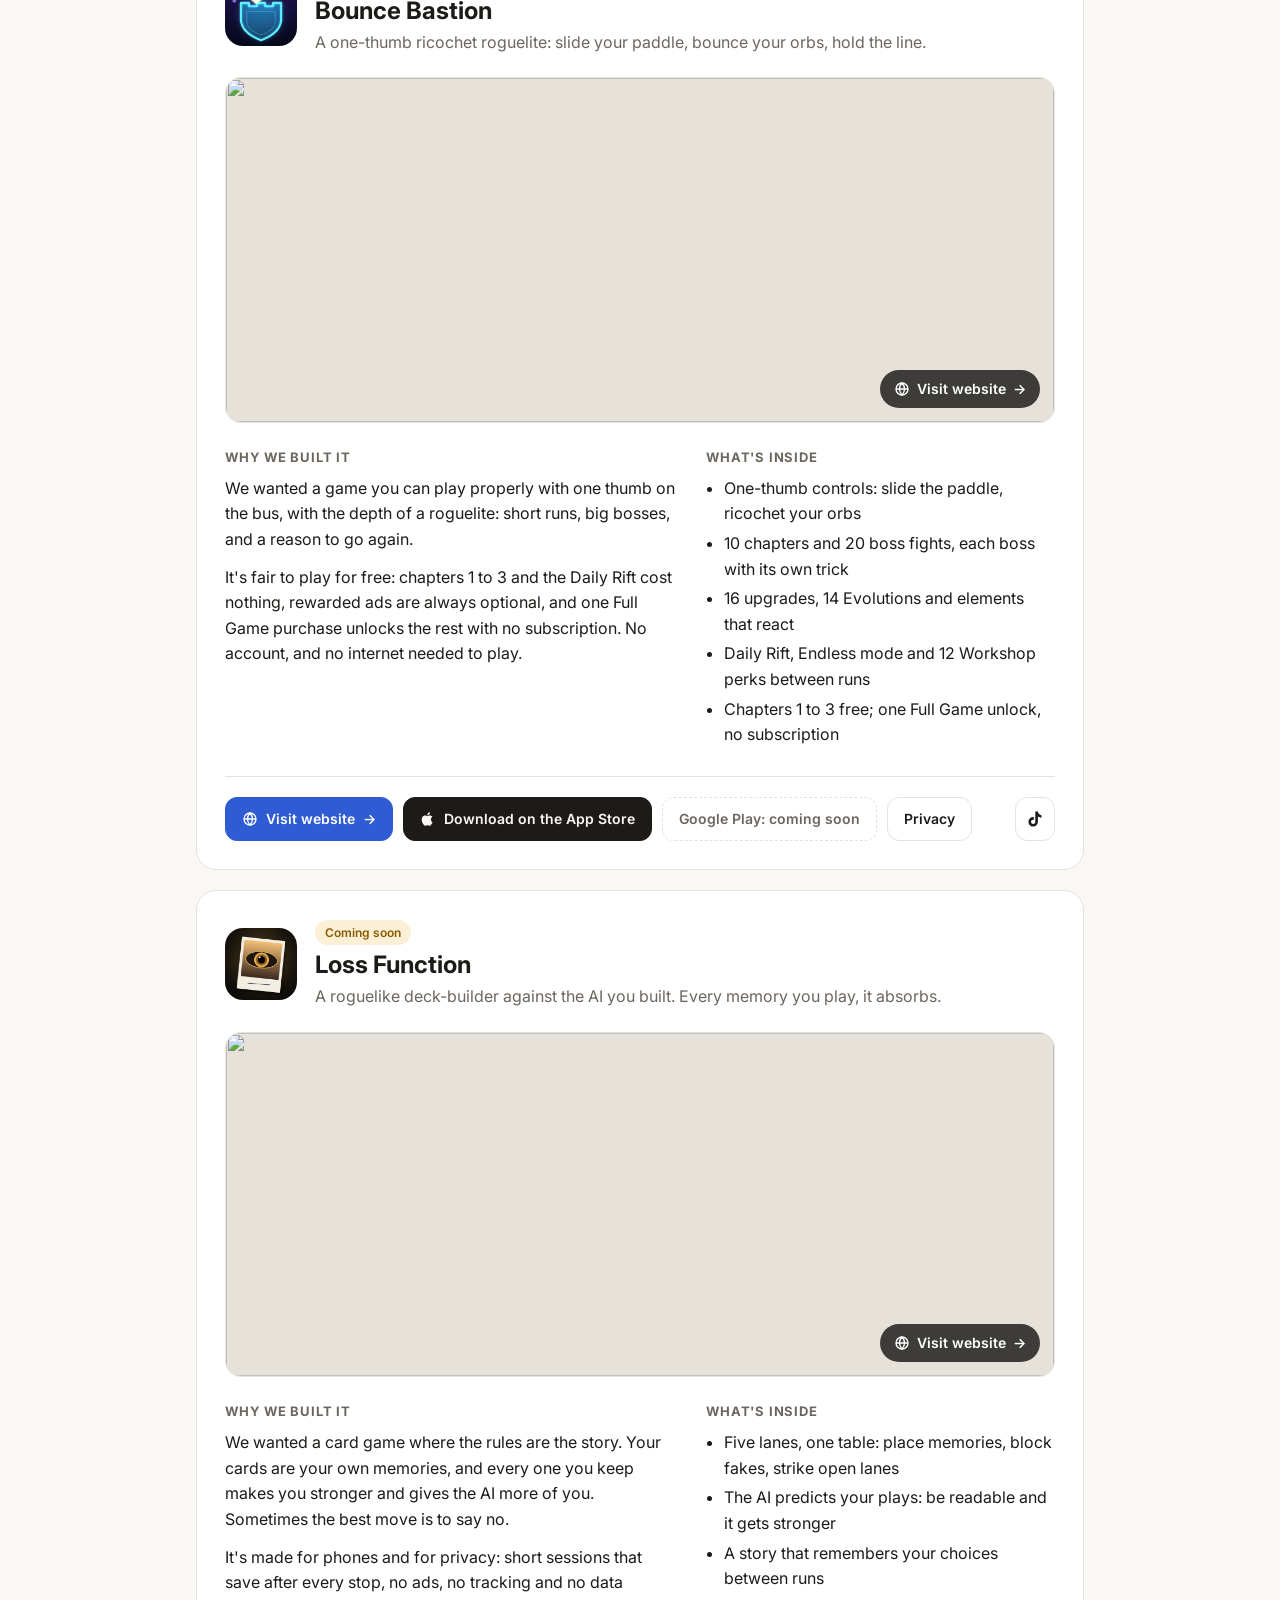
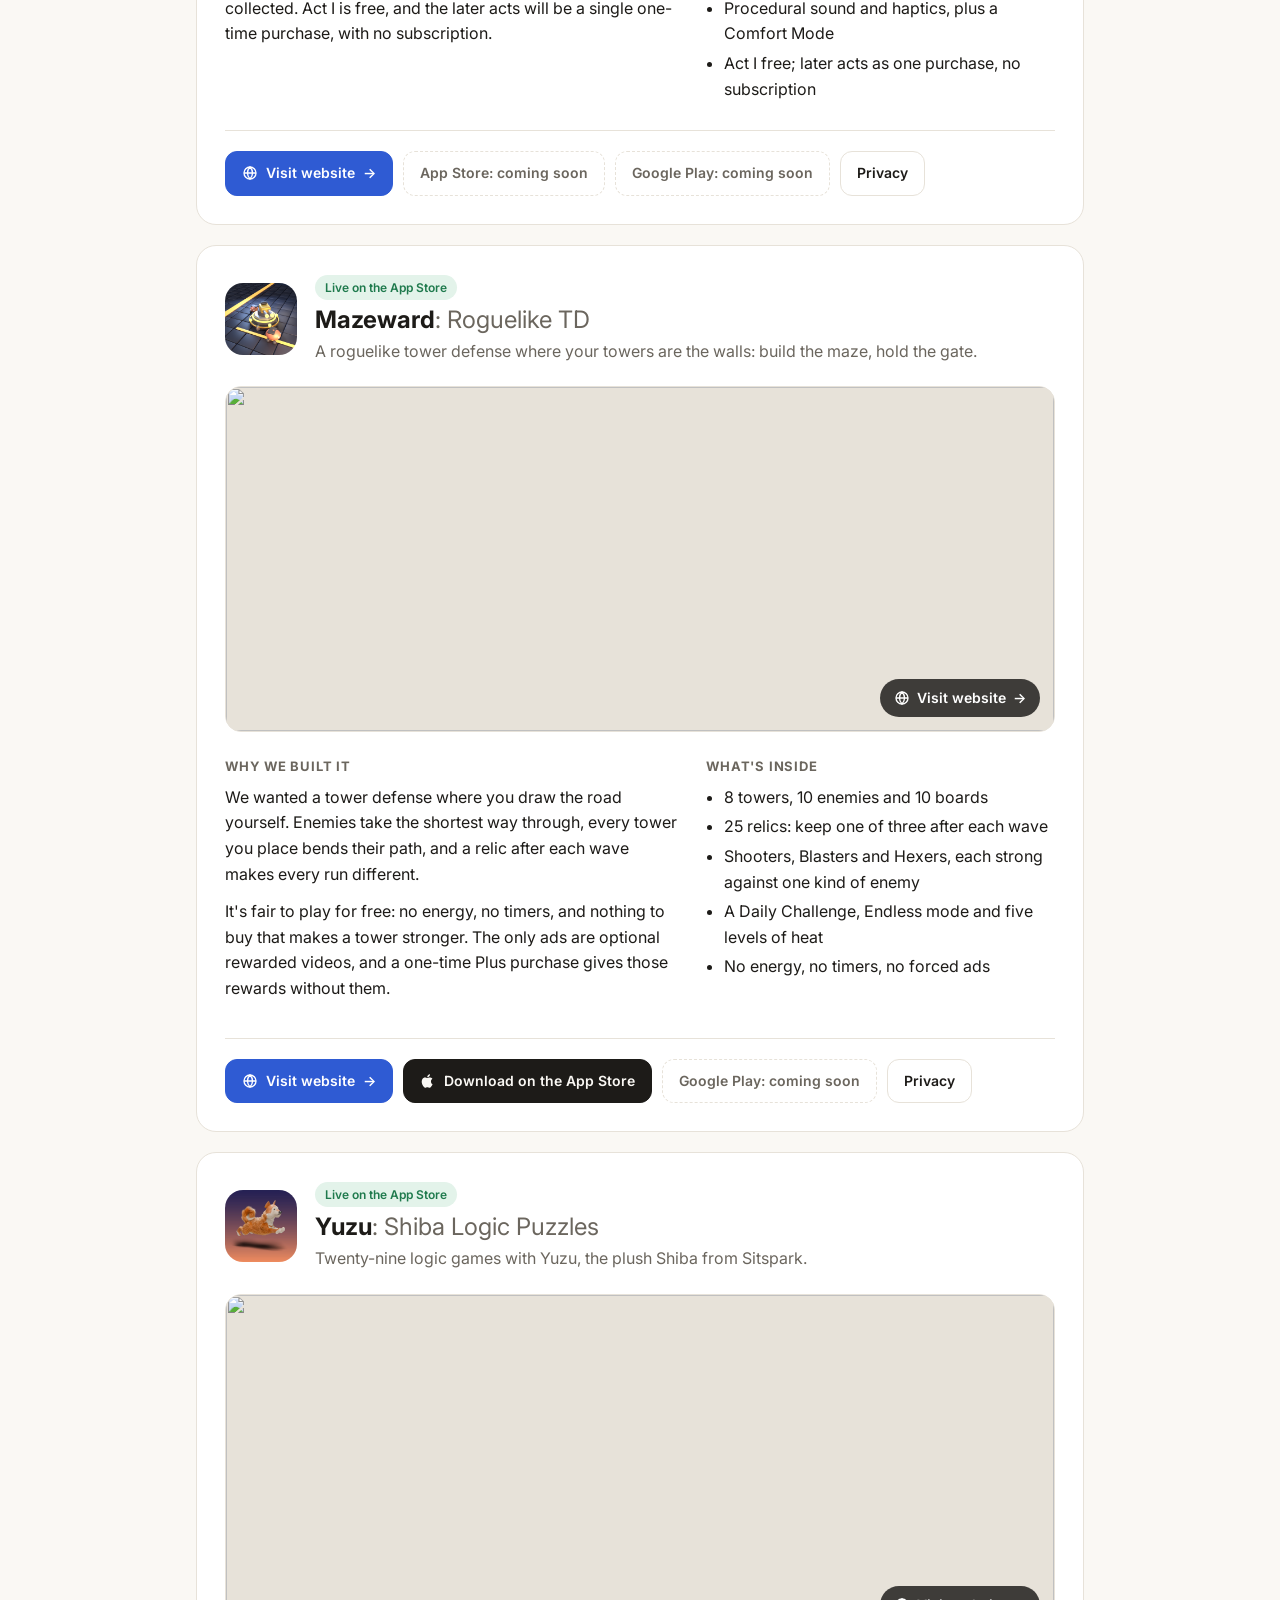
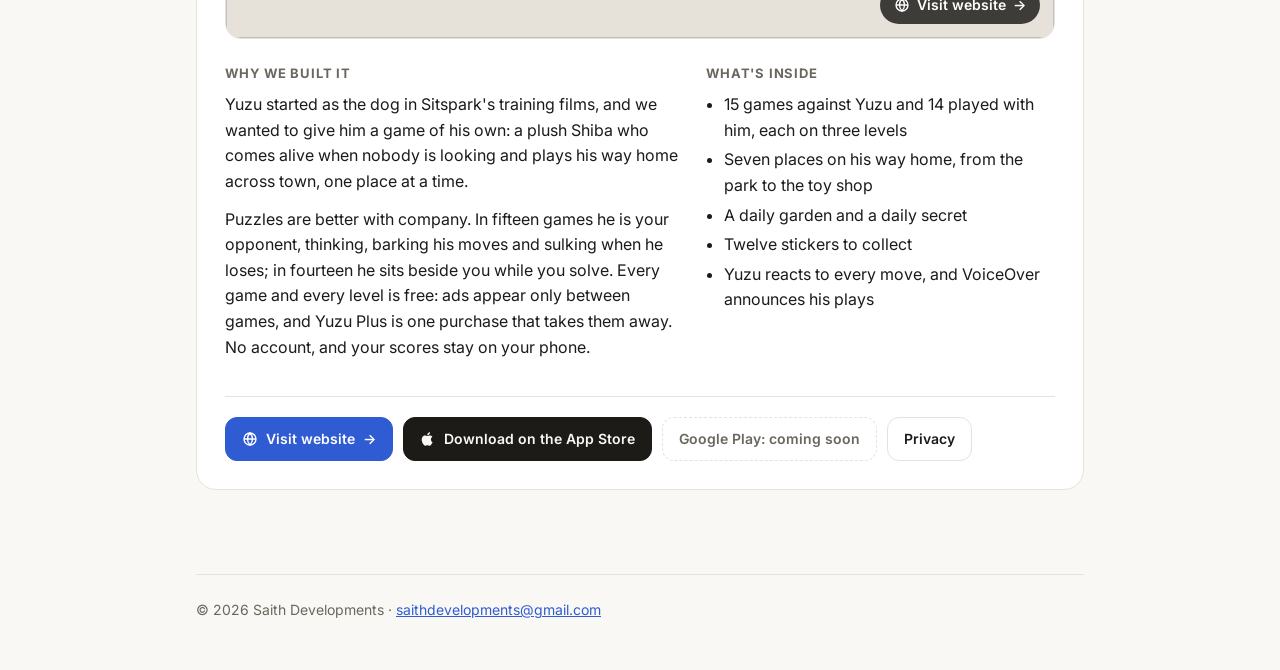
==== commit 165d1a03: "Social icons only for accounts that exist Co-Authored-By: Claude Opus 5.5 <noreply@anthropic.com>" ====
--- a/index.html
+++ b/index.html
@@ -278,7 +278,6 @@
         </a>
         <span class="btn disabled" data-i18n="gp_soon">Google Play: coming soon</span>
         <a class="btn" href="https://saith96.github.io/tripspeak-site/privacy.html" data-i18n="privacy">Privacy</a>
-        <span class="social"><a class="btn icon" href="https://www.instagram.com/tripspeak/" rel="me noopener" target="_blank" aria-label="TripSpeak on Instagram" title="TripSpeak on Instagram"><svg viewBox="0 0 24 24" width="20" height="20" fill="none" stroke="currentColor" stroke-width="2" aria-hidden="true"><rect x="3" y="3" width="18" height="18" rx="5"/><circle cx="12" cy="12" r="4"/><circle cx="17.4" cy="6.6" r="1.1" fill="currentColor" stroke="none"/></svg></a><a class="btn icon" href="https://www.tiktok.com/@tripspeak" rel="me noopener" target="_blank" aria-label="TripSpeak on TikTok" title="TripSpeak on TikTok"><svg viewBox="0 0 24 24" width="20" height="20" fill="currentColor" aria-hidden="true"><path d="M16.6 5.8A4.3 4.3 0 0 1 15.5 3h-3.1v12.4a2.6 2.6 0 1 1-2.6-2.6c.3 0 .5 0 .8.1V9.7a5.7 5.7 0 1 0 4.9 5.7V9.1a7.4 7.4 0 0 0 4.3 1.4V7.4a4.3 4.3 0 0 1-3.2-1.6Z"/></svg></a></span>
       </div>
     </article>
 
@@ -318,7 +317,7 @@
         </a>
         <span class="btn disabled" data-i18n="gp_soon">Google Play: coming soon</span>
         <a class="btn" href="https://saith96.github.io/singwell-site/privacy.html" data-i18n="privacy">Privacy</a>
-        <span class="social"><a class="btn icon" href="https://www.instagram.com/singlarkapp/" rel="me noopener" target="_blank" aria-label="Singlark on Instagram" title="Singlark on Instagram"><svg viewBox="0 0 24 24" width="20" height="20" fill="none" stroke="currentColor" stroke-width="2" aria-hidden="true"><rect x="3" y="3" width="18" height="18" rx="5"/><circle cx="12" cy="12" r="4"/><circle cx="17.4" cy="6.6" r="1.1" fill="currentColor" stroke="none"/></svg></a><a class="btn icon" href="https://www.tiktok.com/@singlarkapp" rel="me noopener" target="_blank" aria-label="Singlark on TikTok" title="Singlark on TikTok"><svg viewBox="0 0 24 24" width="20" height="20" fill="currentColor" aria-hidden="true"><path d="M16.6 5.8A4.3 4.3 0 0 1 15.5 3h-3.1v12.4a2.6 2.6 0 1 1-2.6-2.6c.3 0 .5 0 .8.1V9.7a5.7 5.7 0 1 0 4.9 5.7V9.1a7.4 7.4 0 0 0 4.3 1.4V7.4a4.3 4.3 0 0 1-3.2-1.6Z"/></svg></a></span>
+        <span class="social"><a class="btn icon" href="https://www.instagram.com/singlarkapp/" rel="me noopener" target="_blank" aria-label="Singlark on Instagram" title="Singlark on Instagram"><svg viewBox="0 0 24 24" width="20" height="20" fill="none" stroke="currentColor" stroke-width="2" aria-hidden="true"><rect x="3" y="3" width="18" height="18" rx="5"/><circle cx="12" cy="12" r="4"/><circle cx="17.4" cy="6.6" r="1.1" fill="currentColor" stroke="none"/></svg></a></span>
       </div>
     </article>
 
@@ -432,7 +431,7 @@
         </a>
         <span class="btn disabled" data-i18n="gp_soon">Google Play: coming soon</span>
         <a class="btn" href="https://saith96.github.io/bounce-bastion/privacy.html" data-i18n="privacy">Privacy</a>
-        <span class="social"><a class="btn icon" href="https://www.instagram.com/bouncebastion/" rel="me noopener" target="_blank" aria-label="Bounce Bastion on Instagram" title="Bounce Bastion on Instagram"><svg viewBox="0 0 24 24" width="20" height="20" fill="none" stroke="currentColor" stroke-width="2" aria-hidden="true"><rect x="3" y="3" width="18" height="18" rx="5"/><circle cx="12" cy="12" r="4"/><circle cx="17.4" cy="6.6" r="1.1" fill="currentColor" stroke="none"/></svg></a><a class="btn icon" href="https://www.tiktok.com/@bouncebastion" rel="me noopener" target="_blank" aria-label="Bounce Bastion on TikTok" title="Bounce Bastion on TikTok"><svg viewBox="0 0 24 24" width="20" height="20" fill="currentColor" aria-hidden="true"><path d="M16.6 5.8A4.3 4.3 0 0 1 15.5 3h-3.1v12.4a2.6 2.6 0 1 1-2.6-2.6c.3 0 .5 0 .8.1V9.7a5.7 5.7 0 1 0 4.9 5.7V9.1a7.4 7.4 0 0 0 4.3 1.4V7.4a4.3 4.3 0 0 1-3.2-1.6Z"/></svg></a></span>
+        <span class="social"><a class="btn icon" href="https://www.tiktok.com/@bouncebastion" rel="me noopener" target="_blank" aria-label="Bounce Bastion on TikTok" title="Bounce Bastion on TikTok"><svg viewBox="0 0 24 24" width="20" height="20" fill="currentColor" aria-hidden="true"><path d="M16.6 5.8A4.3 4.3 0 0 1 15.5 3h-3.1v12.4a2.6 2.6 0 1 1-2.6-2.6c.3 0 .5 0 .8.1V9.7a5.7 5.7 0 1 0 4.9 5.7V9.1a7.4 7.4 0 0 0 4.3 1.4V7.4a4.3 4.3 0 0 1-3.2-1.6Z"/></svg></a></span>
       </div>
     </article>
 
@@ -469,7 +468,6 @@
         <span class="btn disabled" data-i18n="as_soon">App Store: coming soon</span>
         <span class="btn disabled" data-i18n="gp_soon">Google Play: coming soon</span>
         <a class="btn" href="https://saith96.github.io/loss-function/privacy.html" data-i18n="privacy">Privacy</a>
-        <span class="social"><a class="btn icon" href="https://www.instagram.com/lossfunctiongame/" rel="me noopener" target="_blank" aria-label="Loss Function on Instagram" title="Loss Function on Instagram"><svg viewBox="0 0 24 24" width="20" height="20" fill="none" stroke="currentColor" stroke-width="2" aria-hidden="true"><rect x="3" y="3" width="18" height="18" rx="5"/><circle cx="12" cy="12" r="4"/><circle cx="17.4" cy="6.6" r="1.1" fill="currentColor" stroke="none"/></svg></a><a class="btn icon" href="https://www.tiktok.com/@lossfunctiongame" rel="me noopener" target="_blank" aria-label="Loss Function on TikTok" title="Loss Function on TikTok"><svg viewBox="0 0 24 24" width="20" height="20" fill="currentColor" aria-hidden="true"><path d="M16.6 5.8A4.3 4.3 0 0 1 15.5 3h-3.1v12.4a2.6 2.6 0 1 1-2.6-2.6c.3 0 .5 0 .8.1V9.7a5.7 5.7 0 1 0 4.9 5.7V9.1a7.4 7.4 0 0 0 4.3 1.4V7.4a4.3 4.3 0 0 1-3.2-1.6Z"/></svg></a></span>
       </div>
     </article>
 
@@ -509,7 +507,6 @@
         </a>
         <span class="btn disabled" data-i18n="gp_soon">Google Play: coming soon</span>
         <a class="btn" href="https://saith96.github.io/mazeward-site/privacy.html" data-i18n="privacy">Privacy</a>
-        <span class="social"><a class="btn icon" href="https://www.instagram.com/mazeward/" rel="me noopener" target="_blank" aria-label="Mazeward on Instagram" title="Mazeward on Instagram"><svg viewBox="0 0 24 24" width="20" height="20" fill="none" stroke="currentColor" stroke-width="2" aria-hidden="true"><rect x="3" y="3" width="18" height="18" rx="5"/><circle cx="12" cy="12" r="4"/><circle cx="17.4" cy="6.6" r="1.1" fill="currentColor" stroke="none"/></svg></a><a class="btn icon" href="https://www.tiktok.com/@mazeward" rel="me noopener" target="_blank" aria-label="Mazeward on TikTok" title="Mazeward on TikTok"><svg viewBox="0 0 24 24" width="20" height="20" fill="currentColor" aria-hidden="true"><path d="M16.6 5.8A4.3 4.3 0 0 1 15.5 3h-3.1v12.4a2.6 2.6 0 1 1-2.6-2.6c.3 0 .5 0 .8.1V9.7a5.7 5.7 0 1 0 4.9 5.7V9.1a7.4 7.4 0 0 0 4.3 1.4V7.4a4.3 4.3 0 0 1-3.2-1.6Z"/></svg></a></span>
       </div>
     </article>
 
@@ -549,7 +546,6 @@
         </a>
         <span class="btn disabled" data-i18n="gp_soon">Google Play: coming soon</span>
         <a class="btn" href="https://saith96.github.io/yuzu-site/privacy.html" data-i18n="privacy">Privacy</a>
-        <span class="social"><a class="btn icon" href="https://www.instagram.com/playyuzu/" rel="me noopener" target="_blank" aria-label="Yuzu on Instagram" title="Yuzu on Instagram"><svg viewBox="0 0 24 24" width="20" height="20" fill="none" stroke="currentColor" stroke-width="2" aria-hidden="true"><rect x="3" y="3" width="18" height="18" rx="5"/><circle cx="12" cy="12" r="4"/><circle cx="17.4" cy="6.6" r="1.1" fill="currentColor" stroke="none"/></svg></a><a class="btn icon" href="https://www.tiktok.com/@playyuzu" rel="me noopener" target="_blank" aria-label="Yuzu on TikTok" title="Yuzu on TikTok"><svg viewBox="0 0 24 24" width="20" height="20" fill="currentColor" aria-hidden="true"><path d="M16.6 5.8A4.3 4.3 0 0 1 15.5 3h-3.1v12.4a2.6 2.6 0 1 1-2.6-2.6c.3 0 .5 0 .8.1V9.7a5.7 5.7 0 1 0 4.9 5.7V9.1a7.4 7.4 0 0 0 4.3 1.4V7.4a4.3 4.3 0 0 1-3.2-1.6Z"/></svg></a></span>
       </div>
     </article>
   </main>
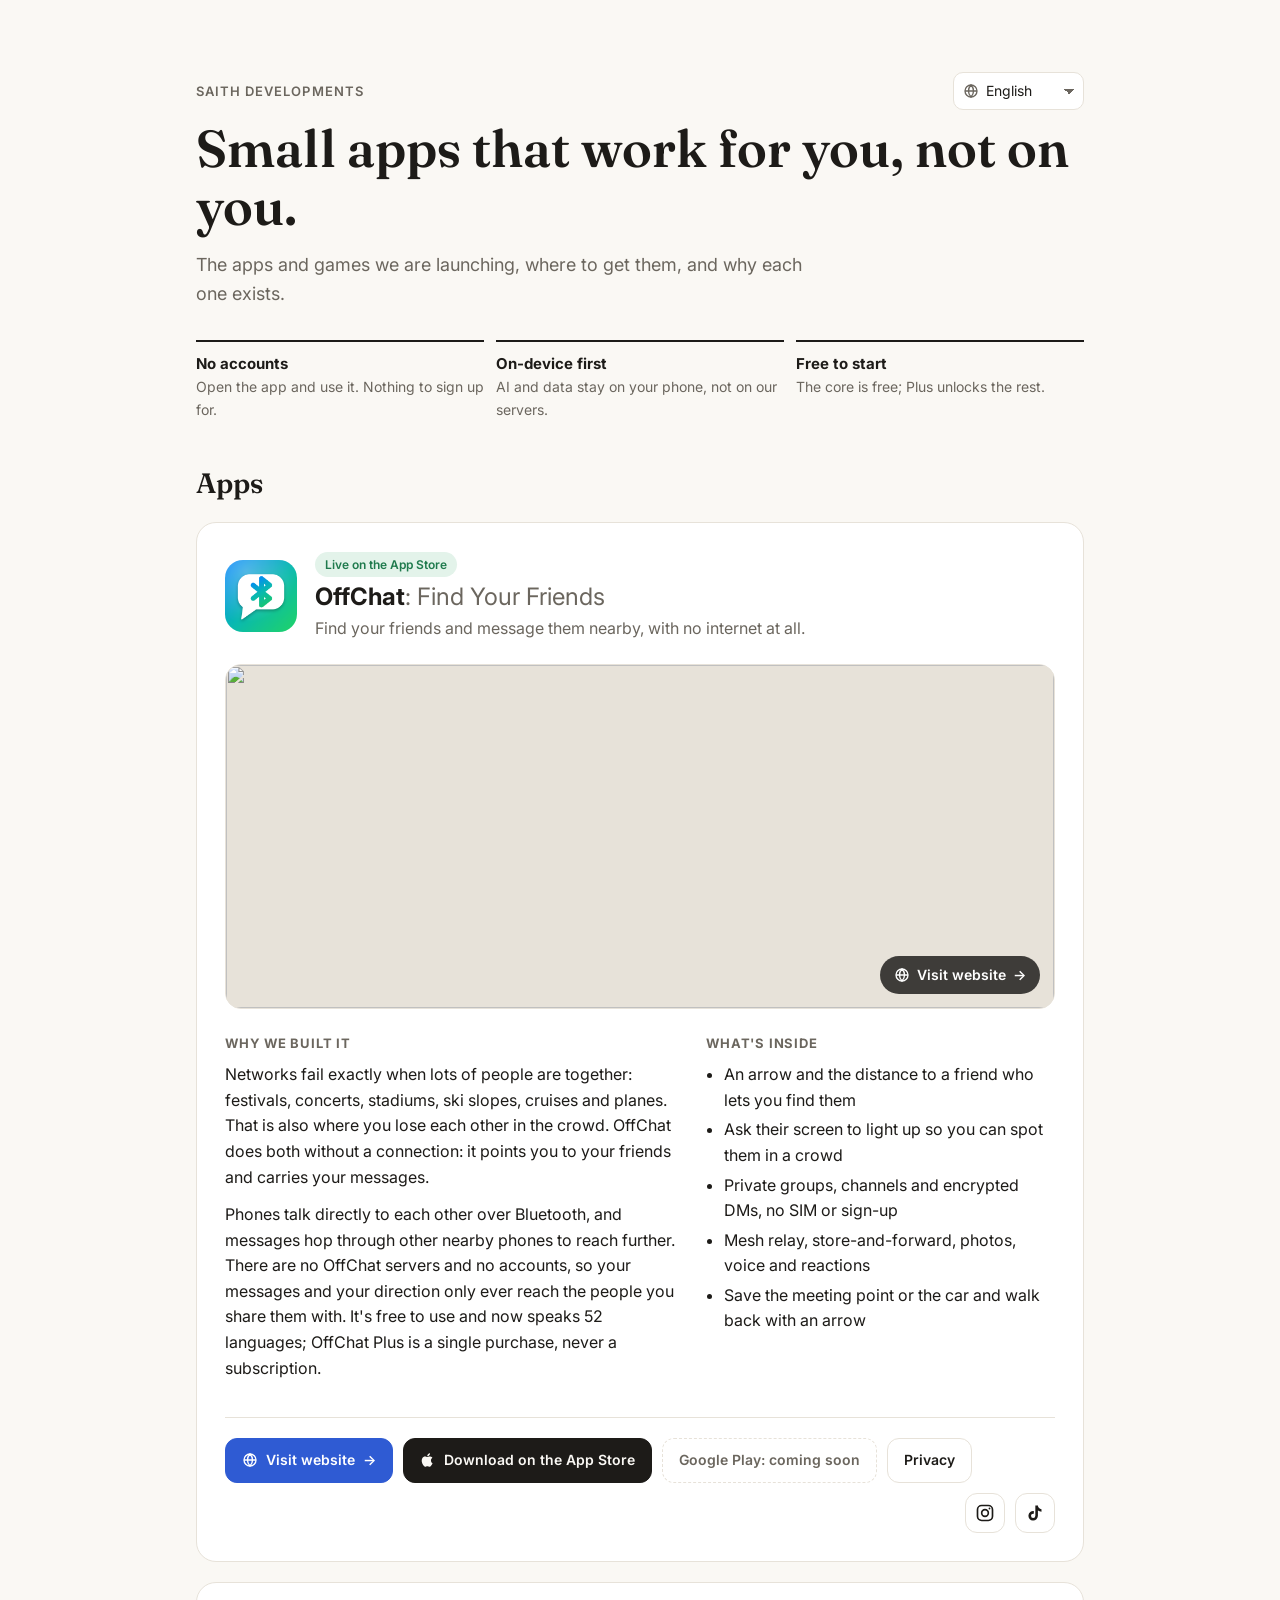
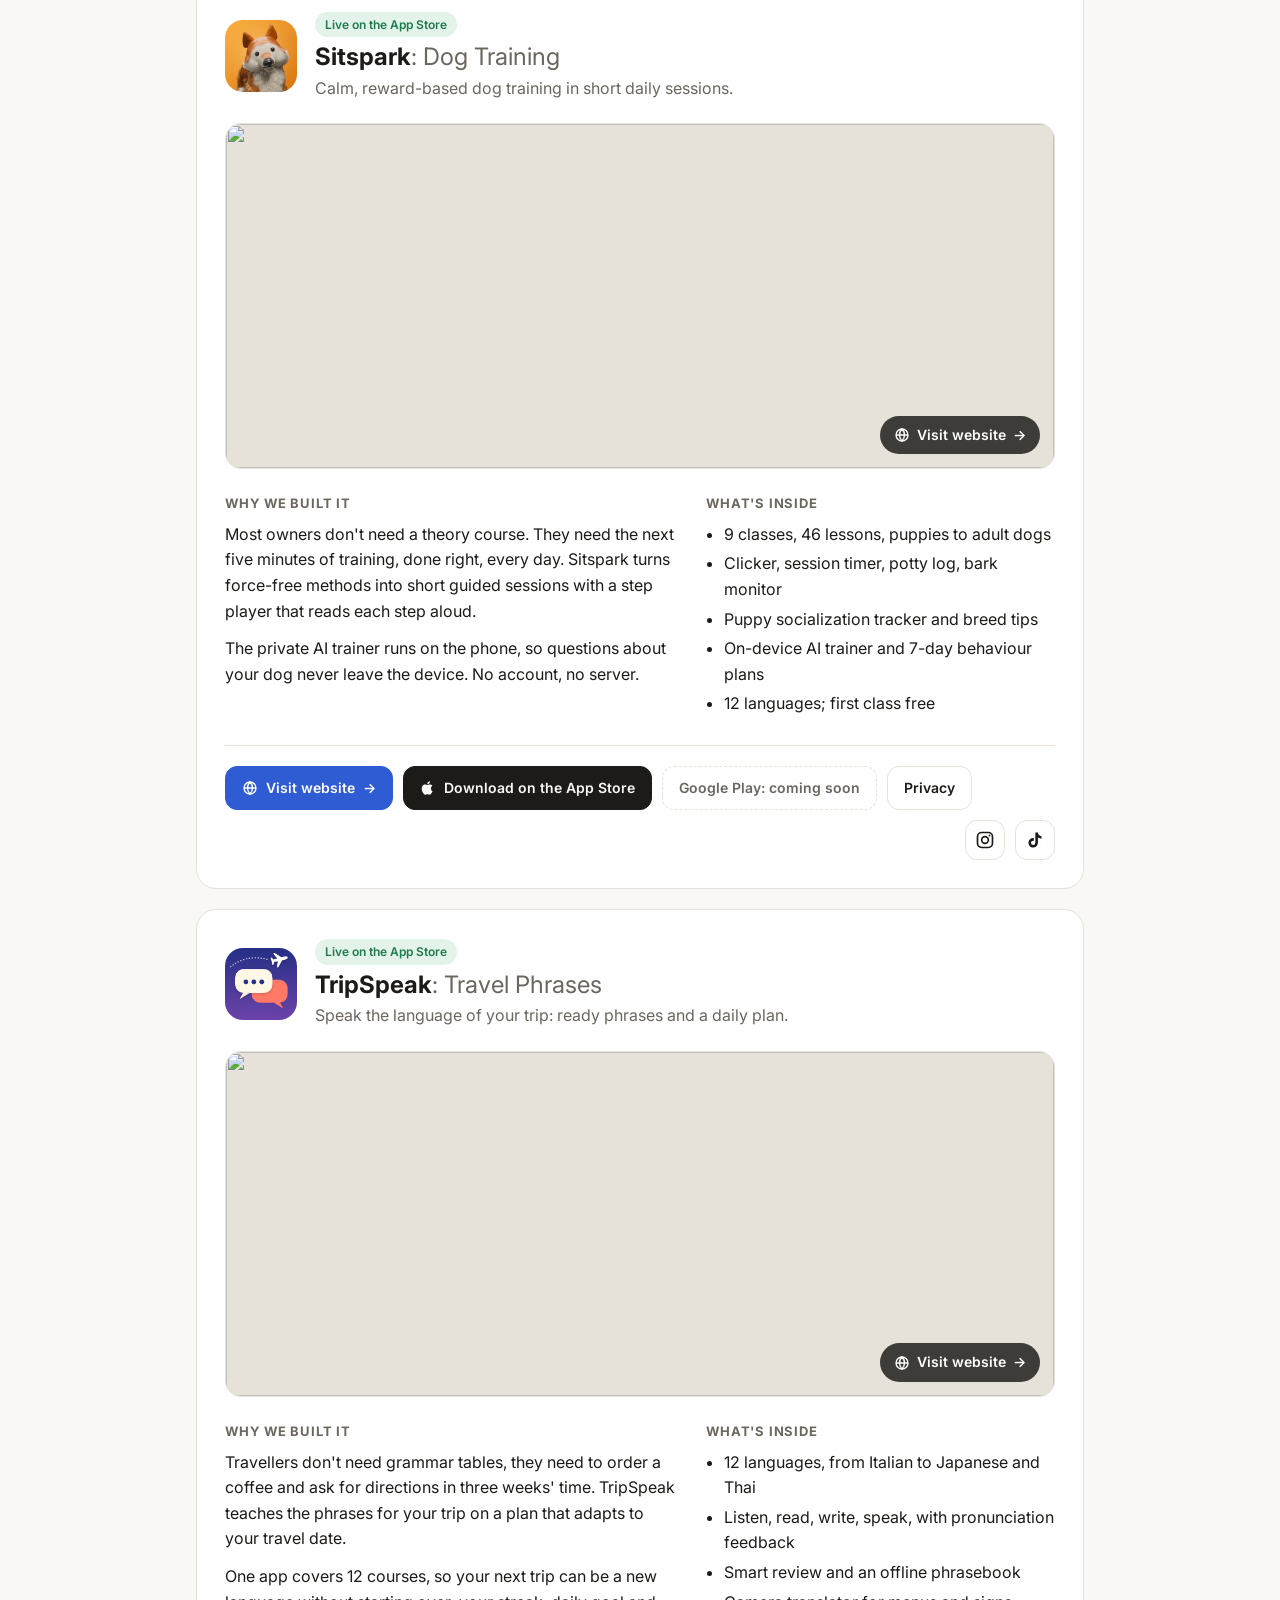
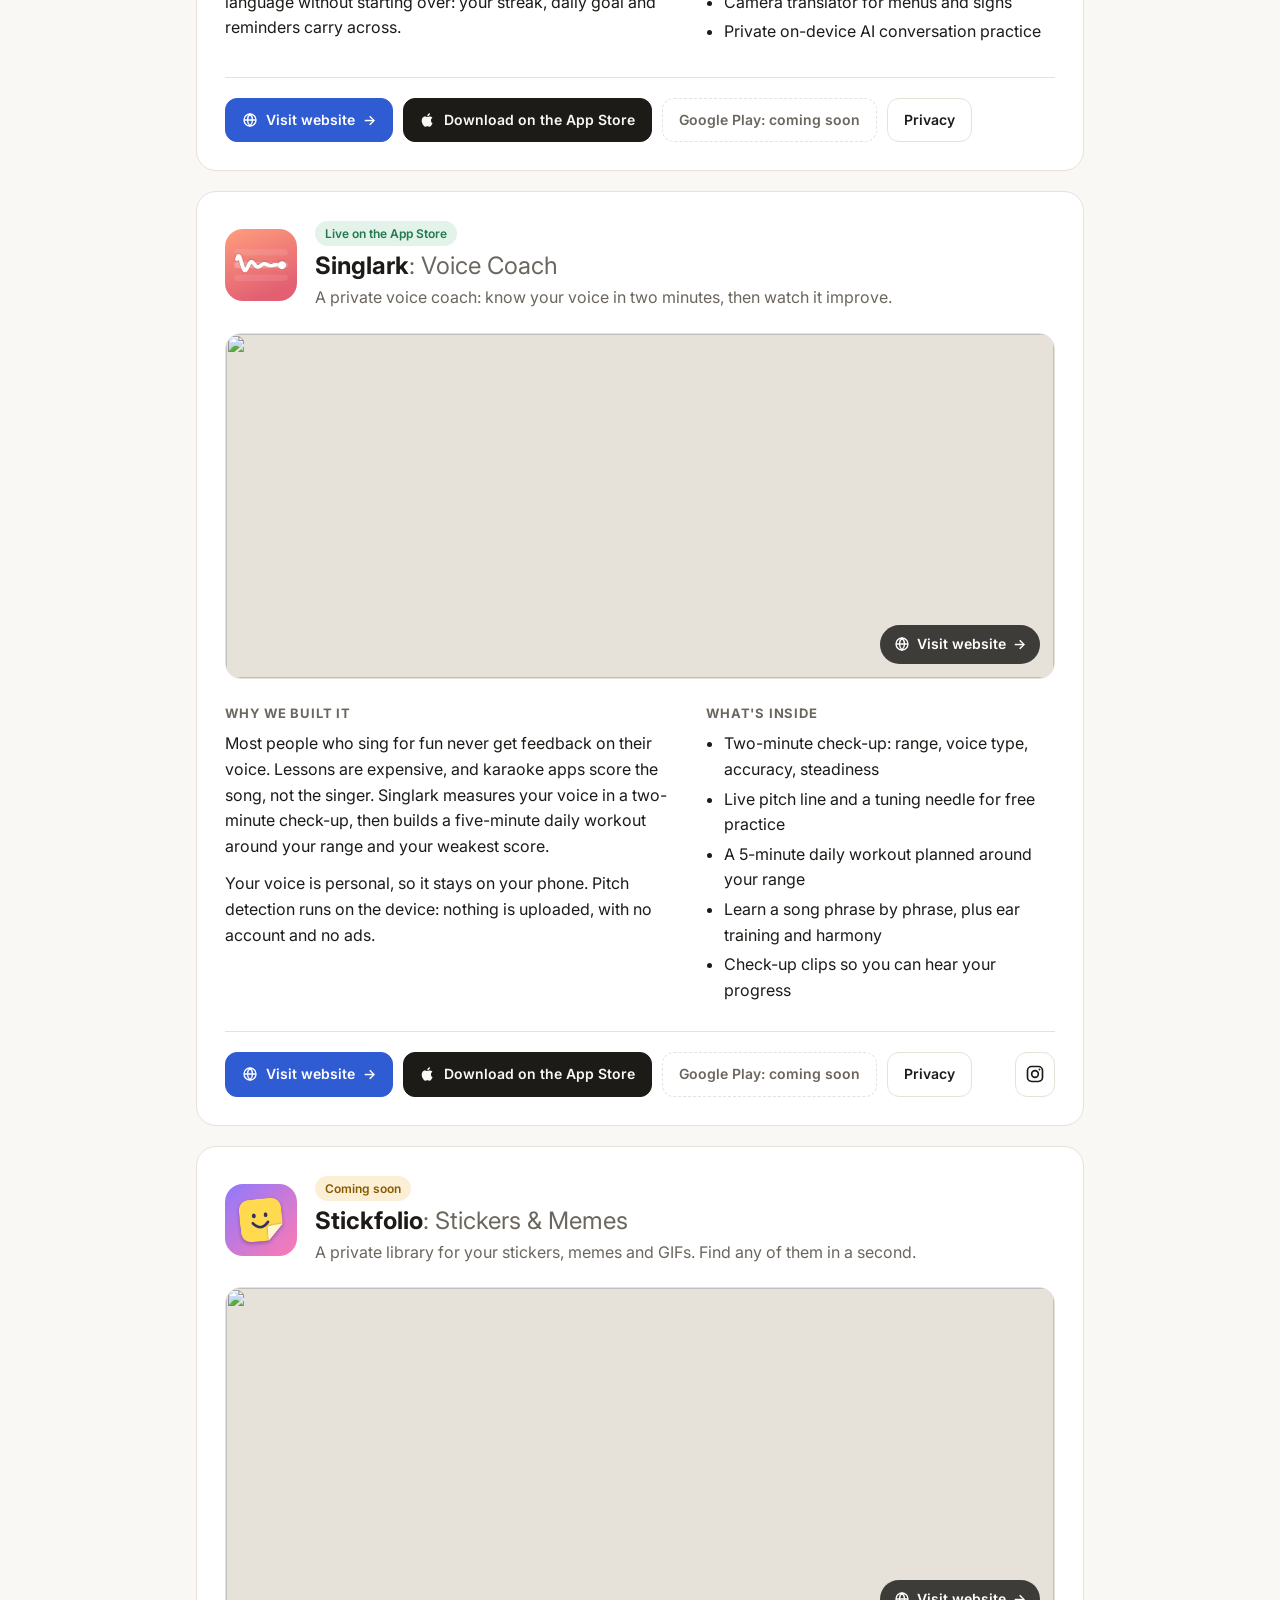
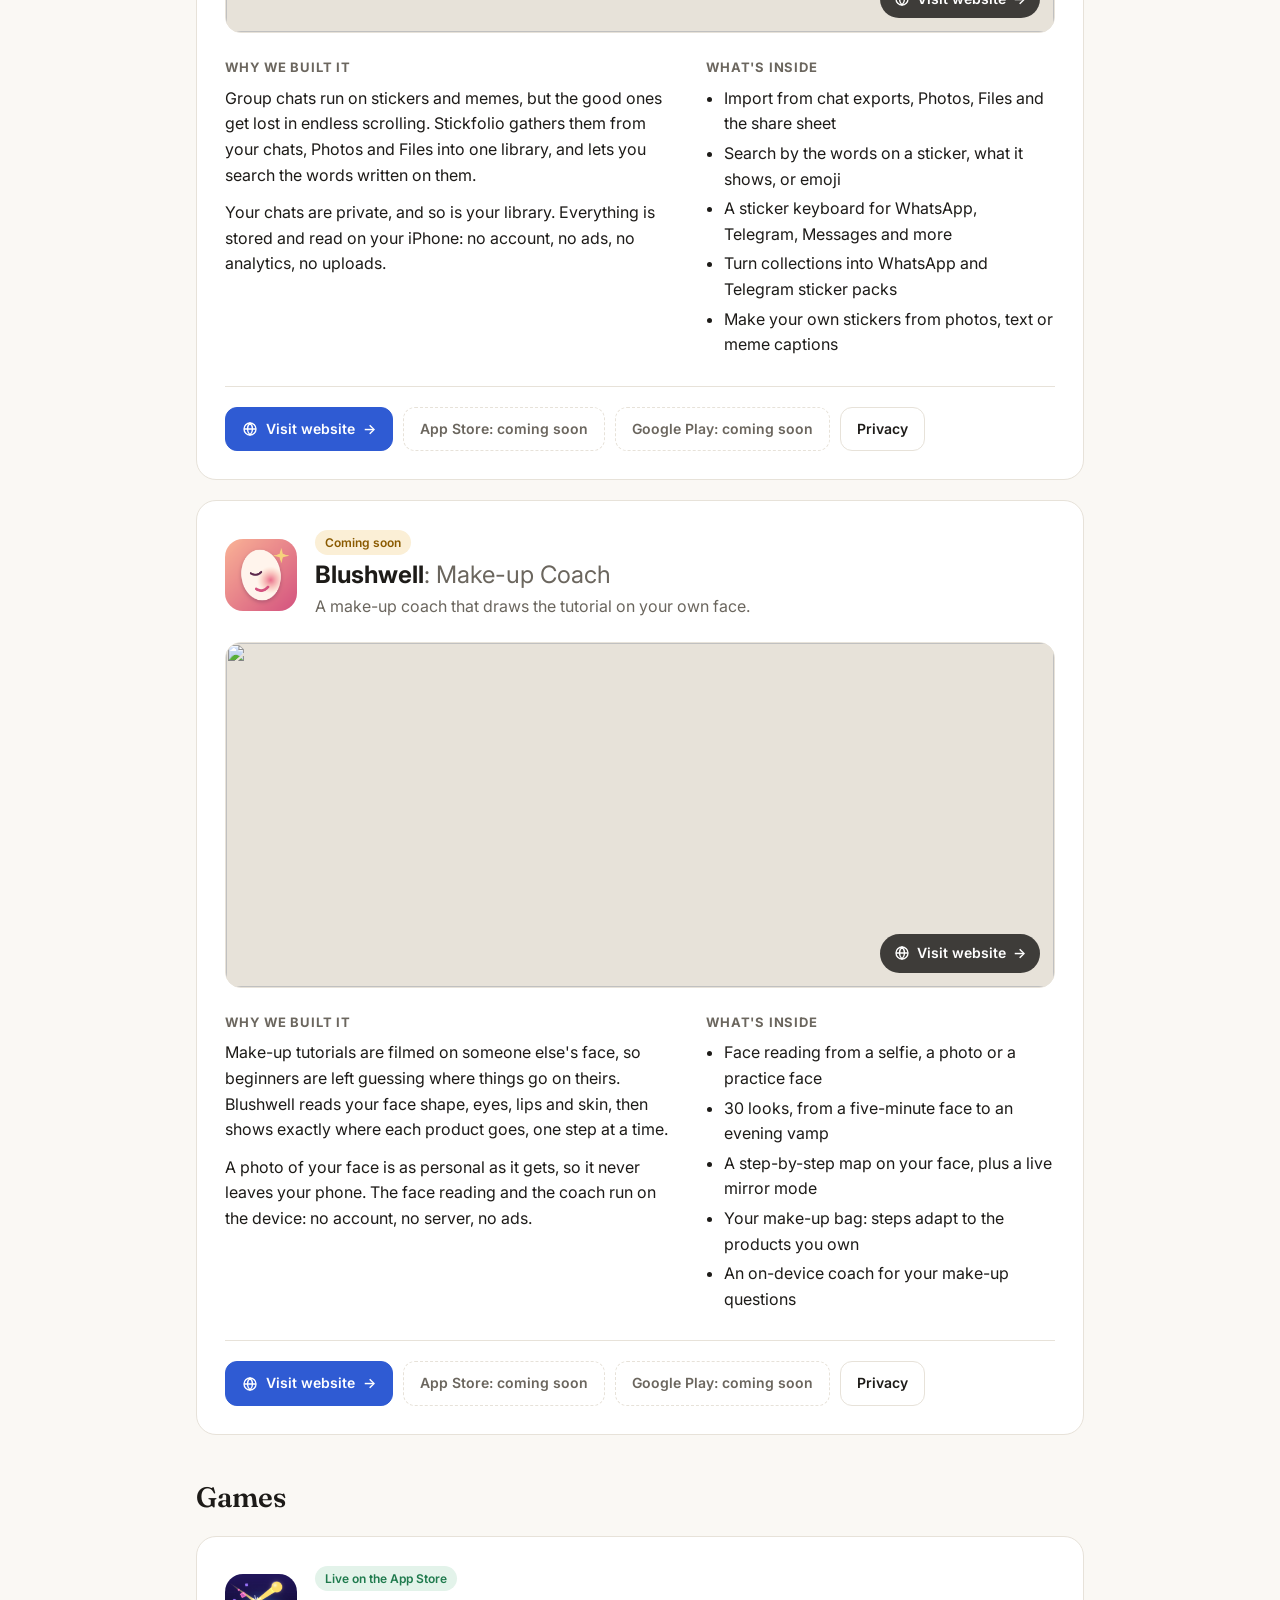
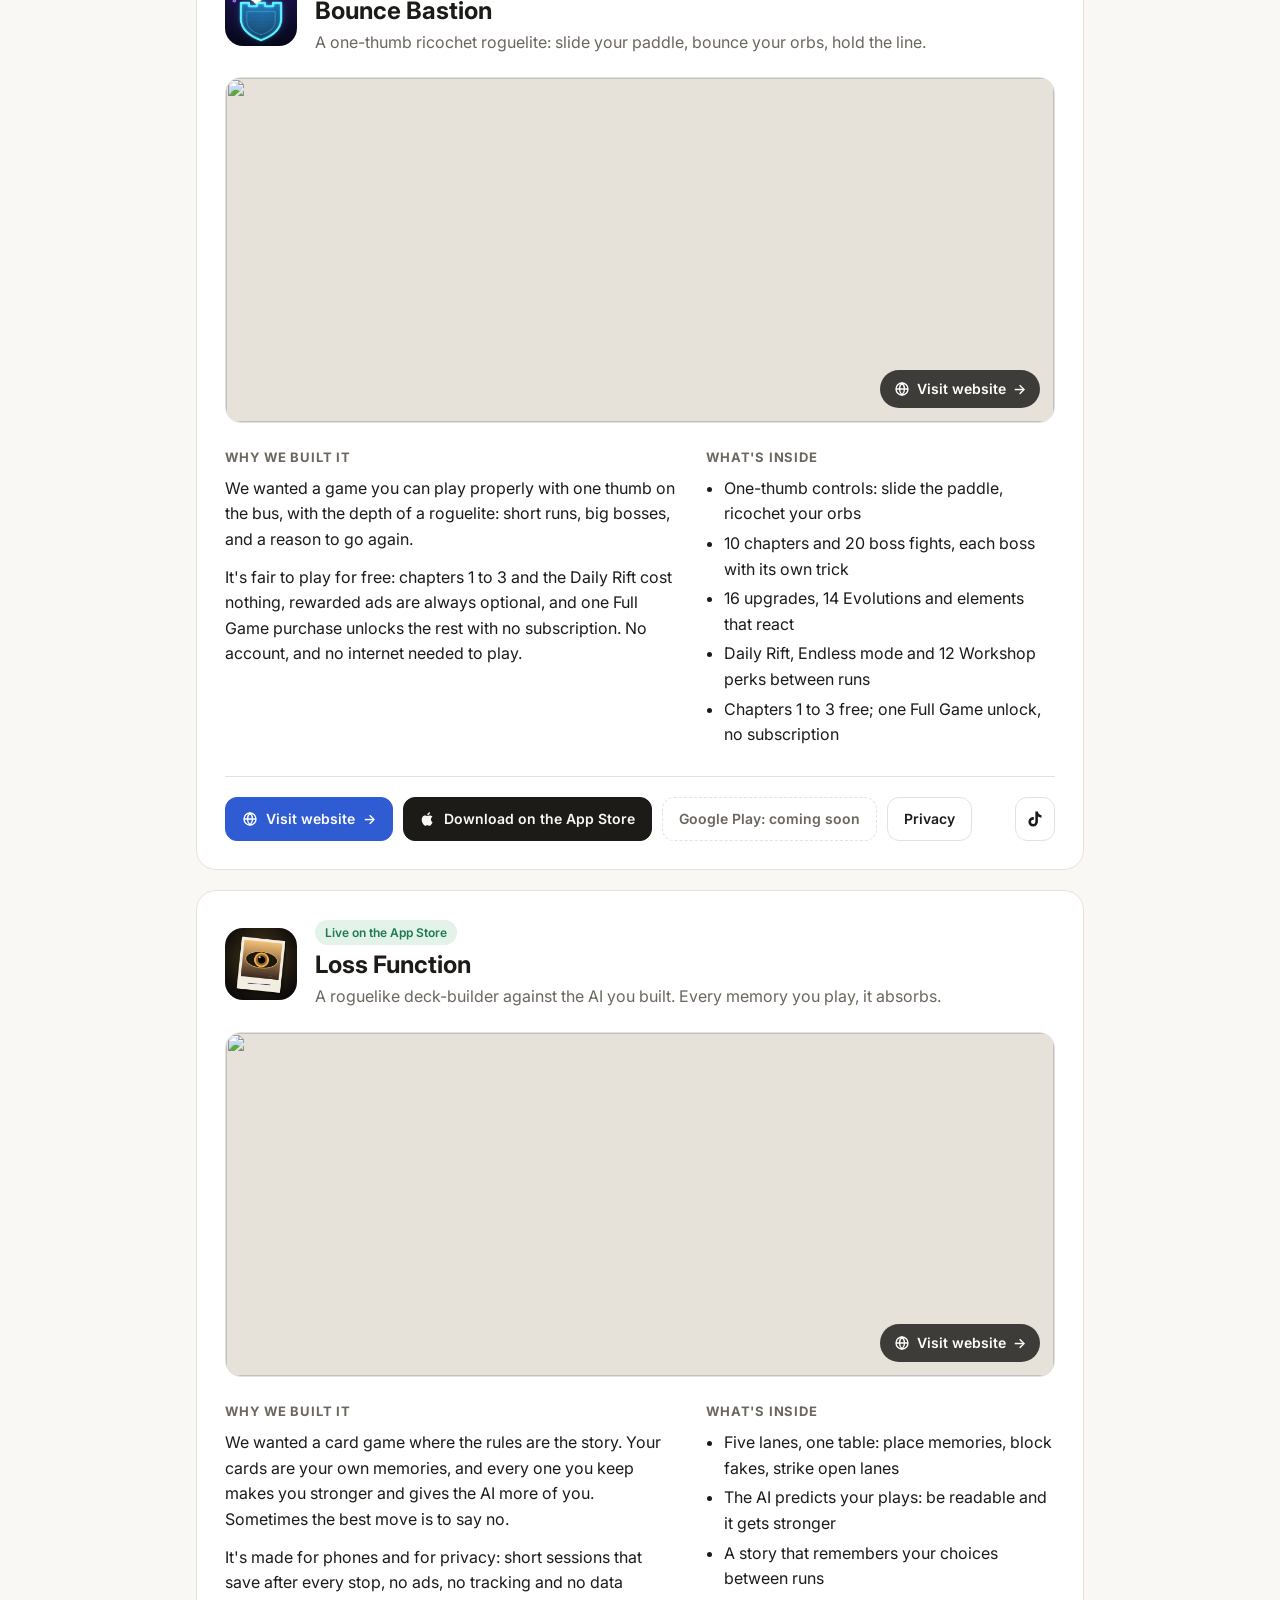
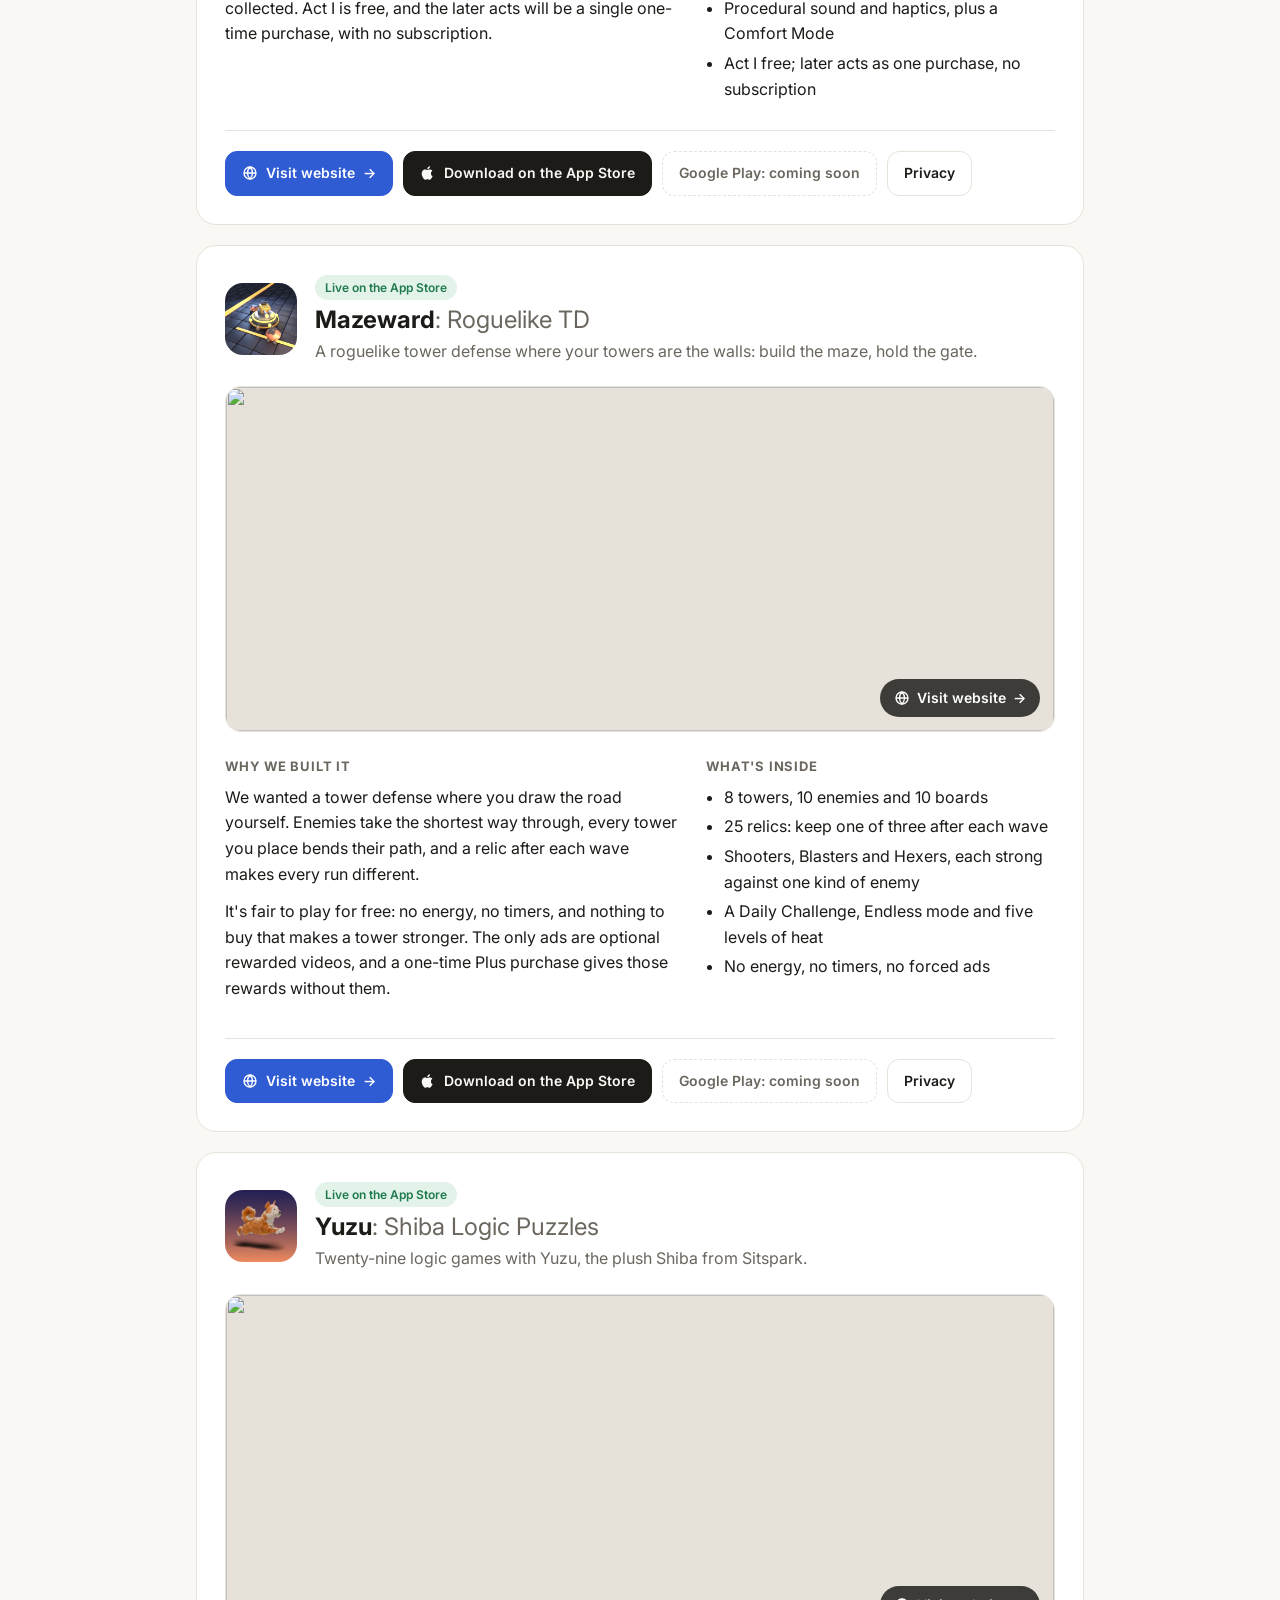
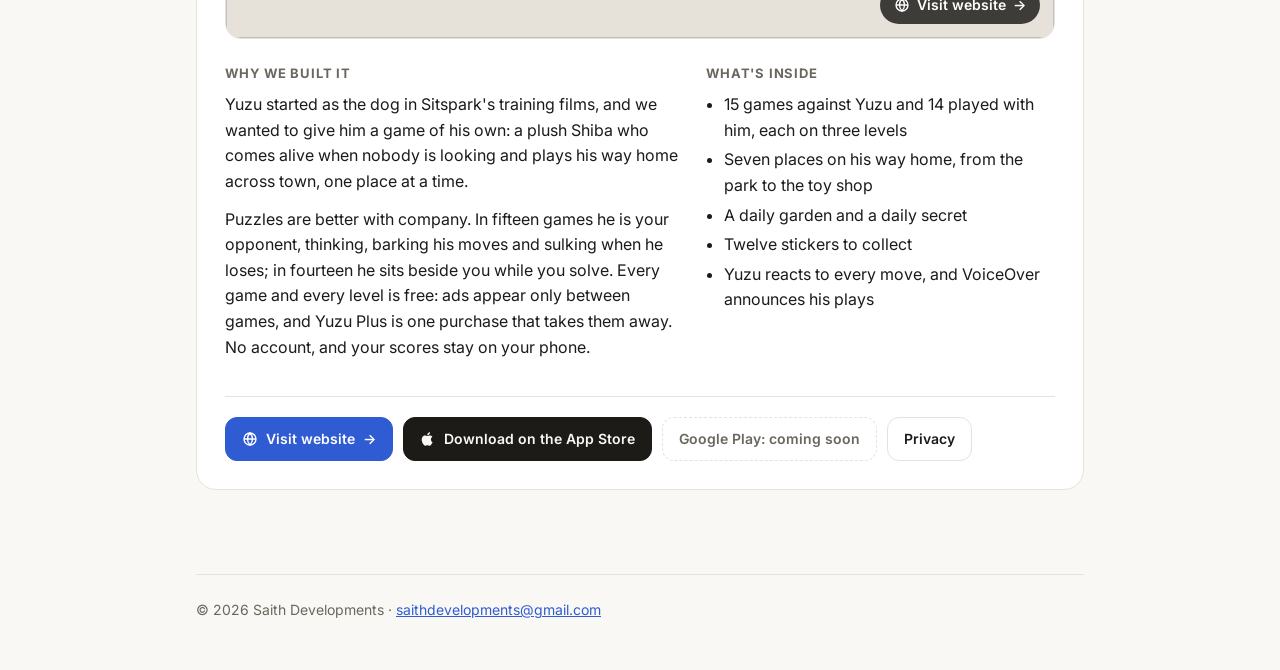
==== commit 9545123b: "Loss Function is live on the App Store Co-Authored-By: Claude Opus 5.5 <noreply@anthropic.com>" ====
--- a/index.html
+++ b/index.html
@@ -440,7 +440,7 @@
       <div class="app-head">
         <img src="assets/loss-function.png" alt="Loss Function icon">
         <div class="app-title">
-          <span class="badge soon" data-i18n="badge_soon">Coming soon</span>
+          <span class="badge live" data-i18n="badge_live">Live on the App Store</span>
           <h2>Loss Function</h2>
           <p data-i18n="lf_tag">A roguelike deck-builder against the AI you built. Every memory you play, it absorbs.</p>
         </div>
@@ -465,7 +465,10 @@
       </div>
       <div class="links">
         <a class="btn site" href="https://saith96.github.io/loss-function/"><svg viewBox="0 0 24 24" fill="none" stroke="currentColor" stroke-width="2" aria-hidden="true"><circle cx="12" cy="12" r="9"/><path d="M3 12h18M12 3c2.5 2.7 3.8 5.7 3.8 9s-1.3 6.3-3.8 9c-2.5-2.7-3.8-5.7-3.8-9S9.5 5.7 12 3Z"/></svg><span data-i18n="website">Visit website</span><span aria-hidden="true">&rarr;</span></a>
-        <span class="btn disabled" data-i18n="as_soon">App Store: coming soon</span>
+        <a class="btn primary" href="https://apps.apple.com/app/id6832058226">
+          <svg viewBox="0 0 24 24" fill="currentColor" aria-hidden="true"><path d="M16.4 12.6c0-2.6 2.1-3.8 2.2-3.9-1.2-1.8-3.1-2-3.7-2-1.6-.2-3.1.9-3.9.9-.8 0-2-.9-3.4-.9-1.7 0-3.3 1-4.2 2.6-1.8 3.1-.5 7.7 1.3 10.2.8 1.2 1.8 2.6 3.1 2.5 1.3 0 1.7-.8 3.3-.8 1.5 0 1.9.8 3.3.8 1.4 0 2.2-1.2 3-2.5 1-1.4 1.4-2.8 1.4-2.8 0 0-2.4-1-2.4-4.1ZM13.9 4.9c.7-.9 1.2-2 1-3.2-1 0-2.3.7-3 1.6-.6.7-1.2 1.9-1.1 3.1 1.2.1 2.3-.6 3.1-1.5Z"/></svg>
+          <span data-i18n="btn_appstore">Download on the App Store</span>
+        </a>
         <span class="btn disabled" data-i18n="gp_soon">Google Play: coming soon</span>
         <a class="btn" href="https://saith96.github.io/loss-function/privacy.html" data-i18n="privacy">Privacy</a>
       </div>
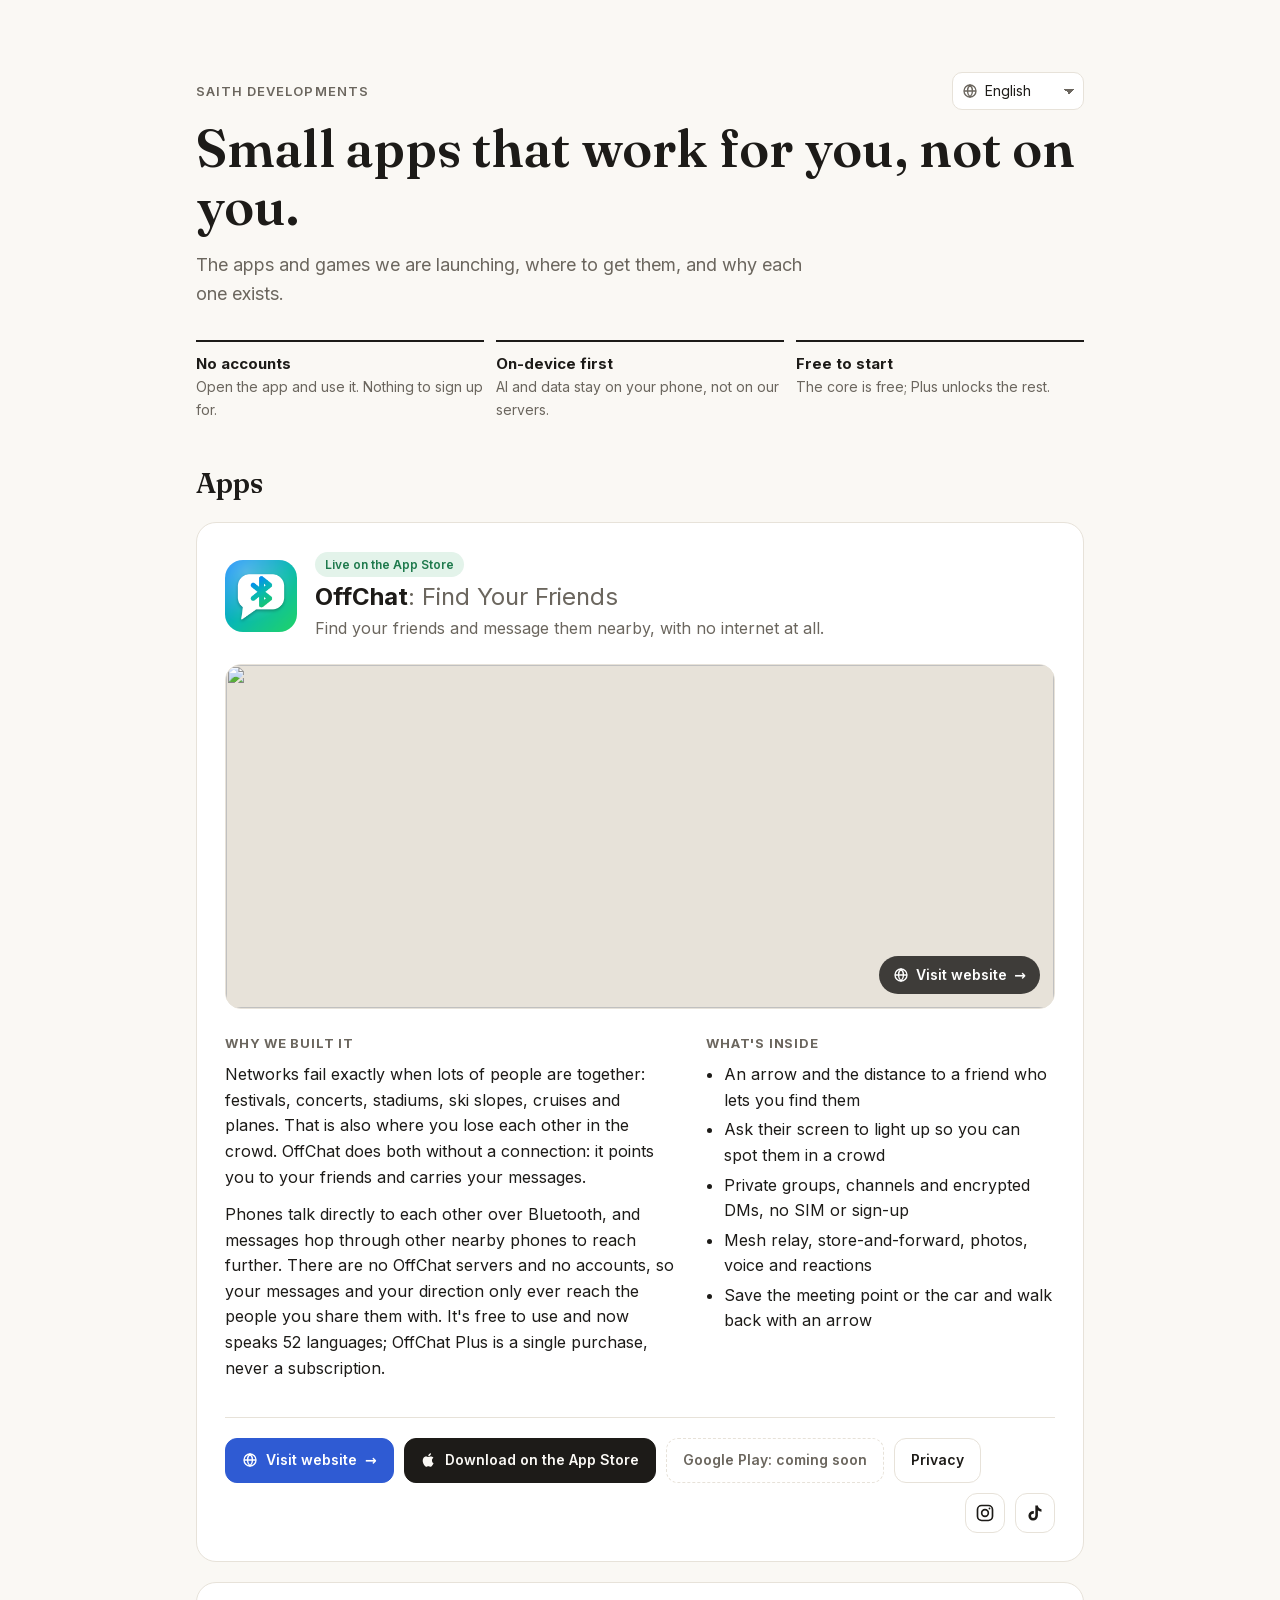
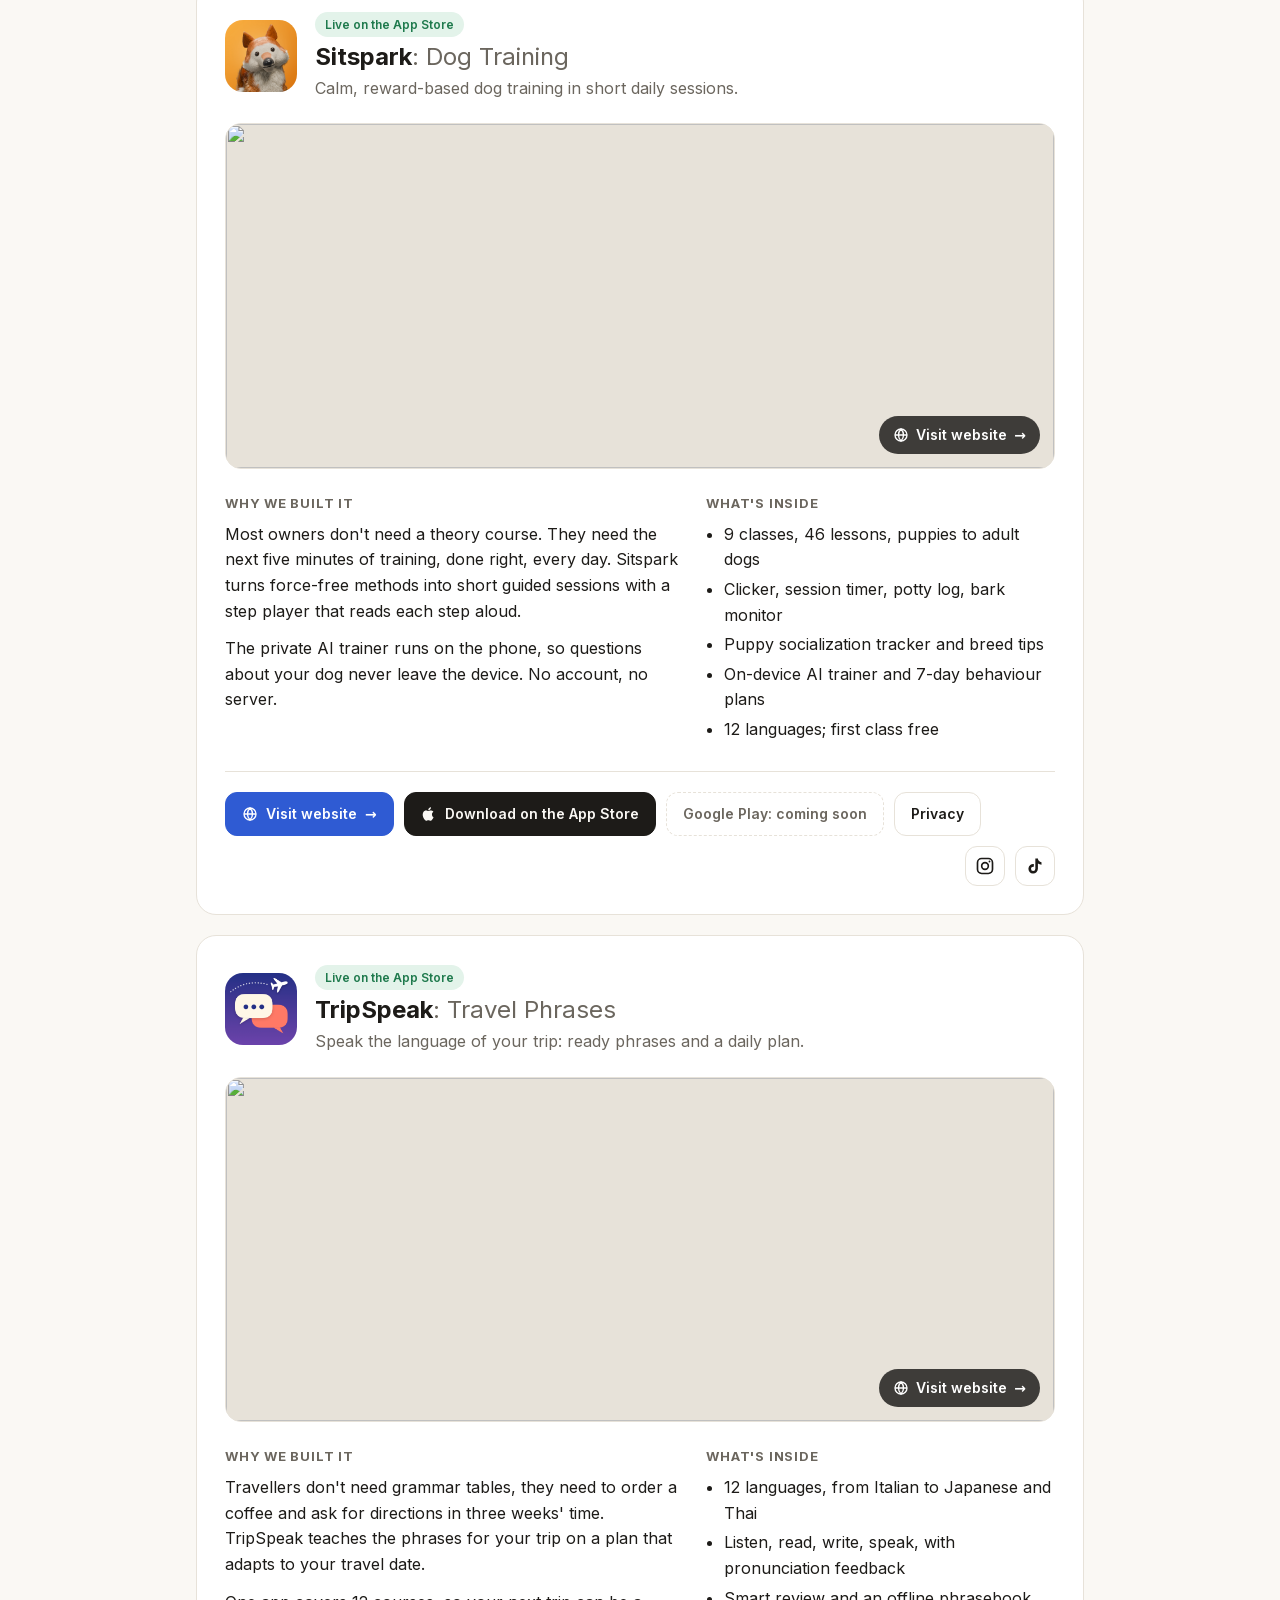
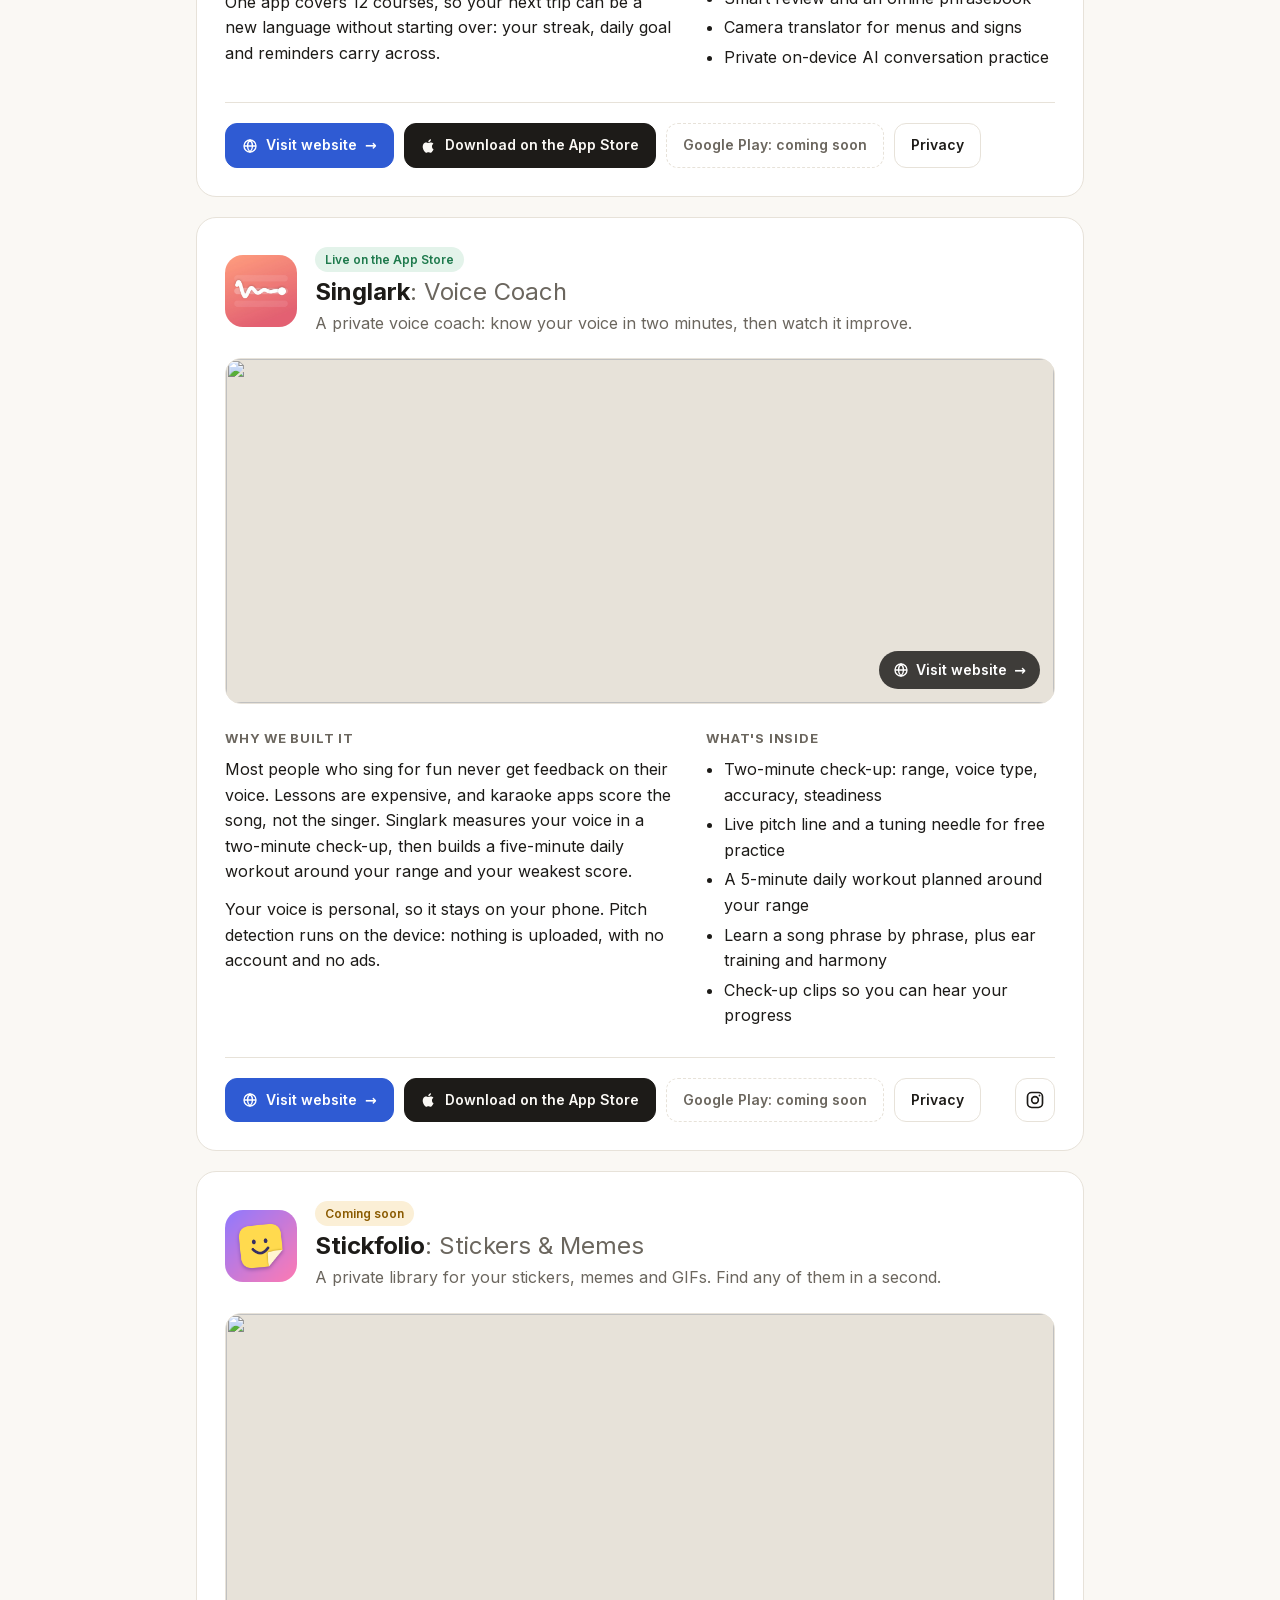
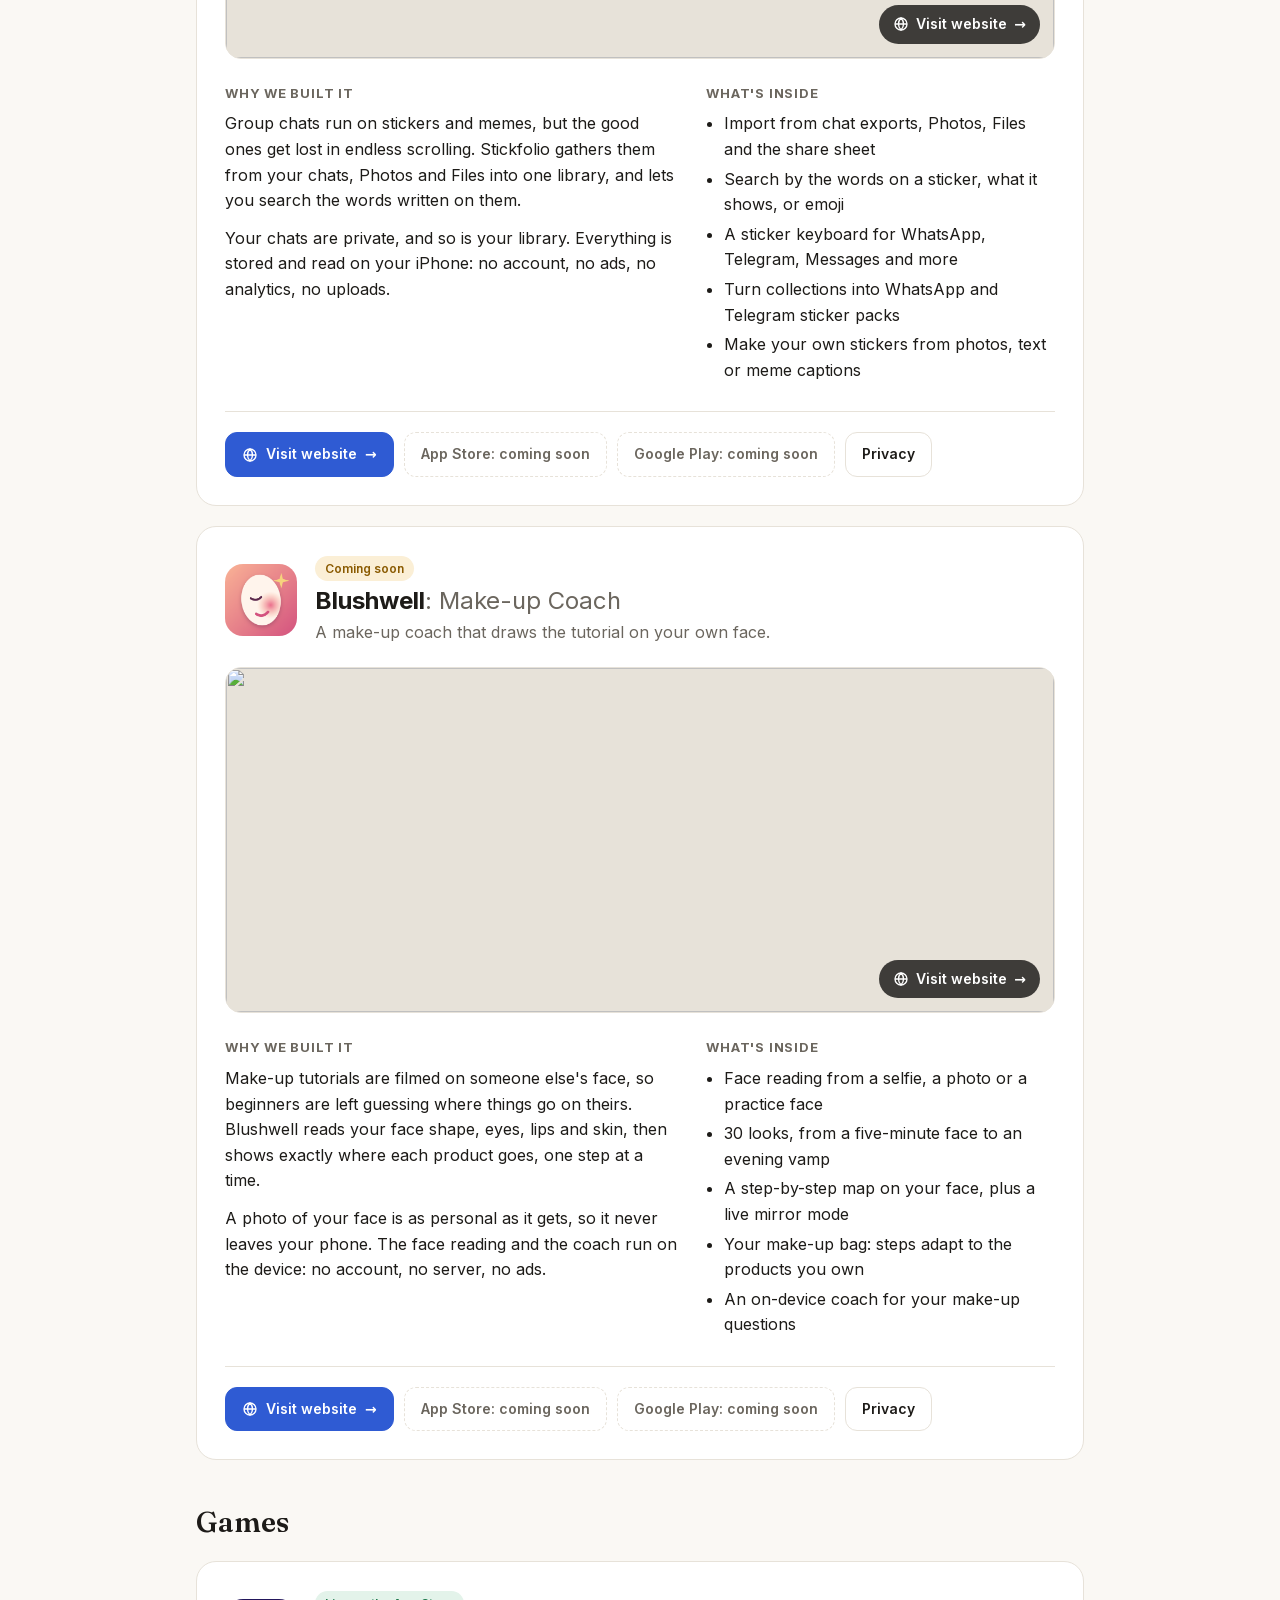
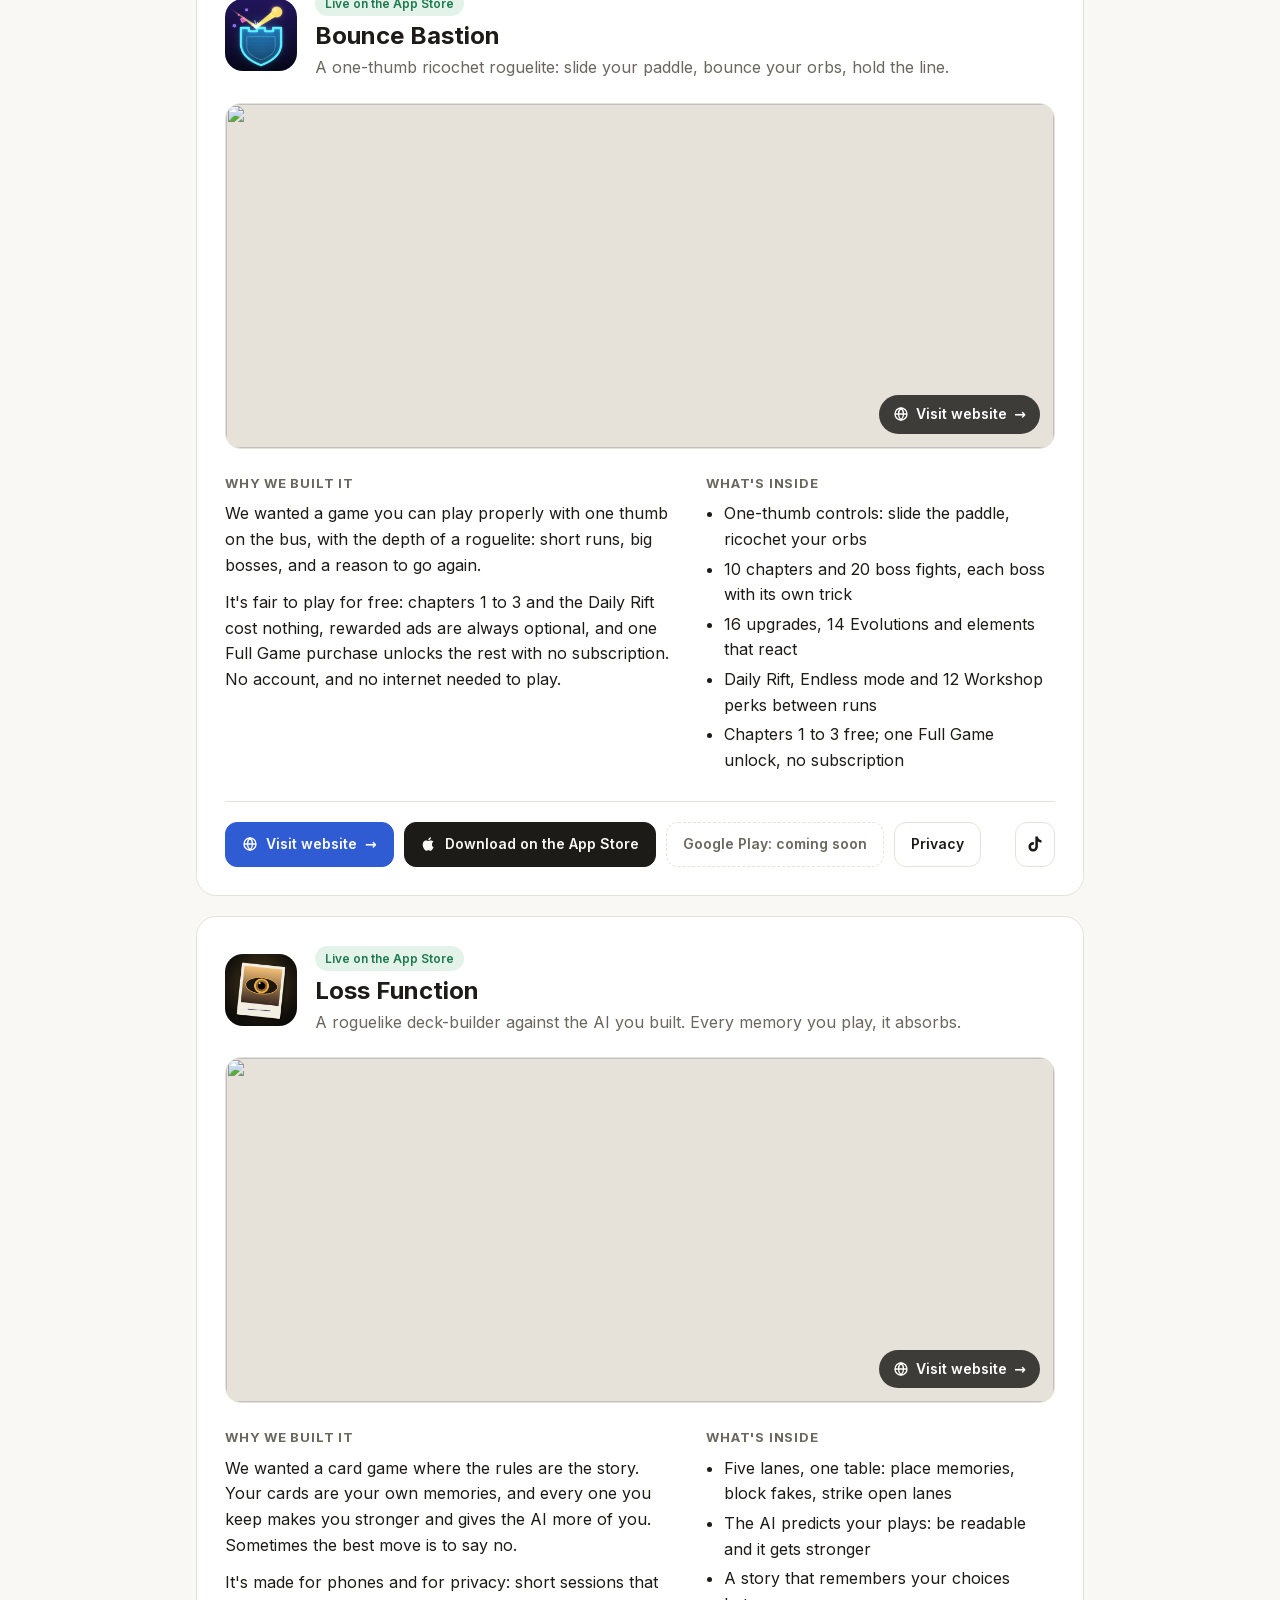
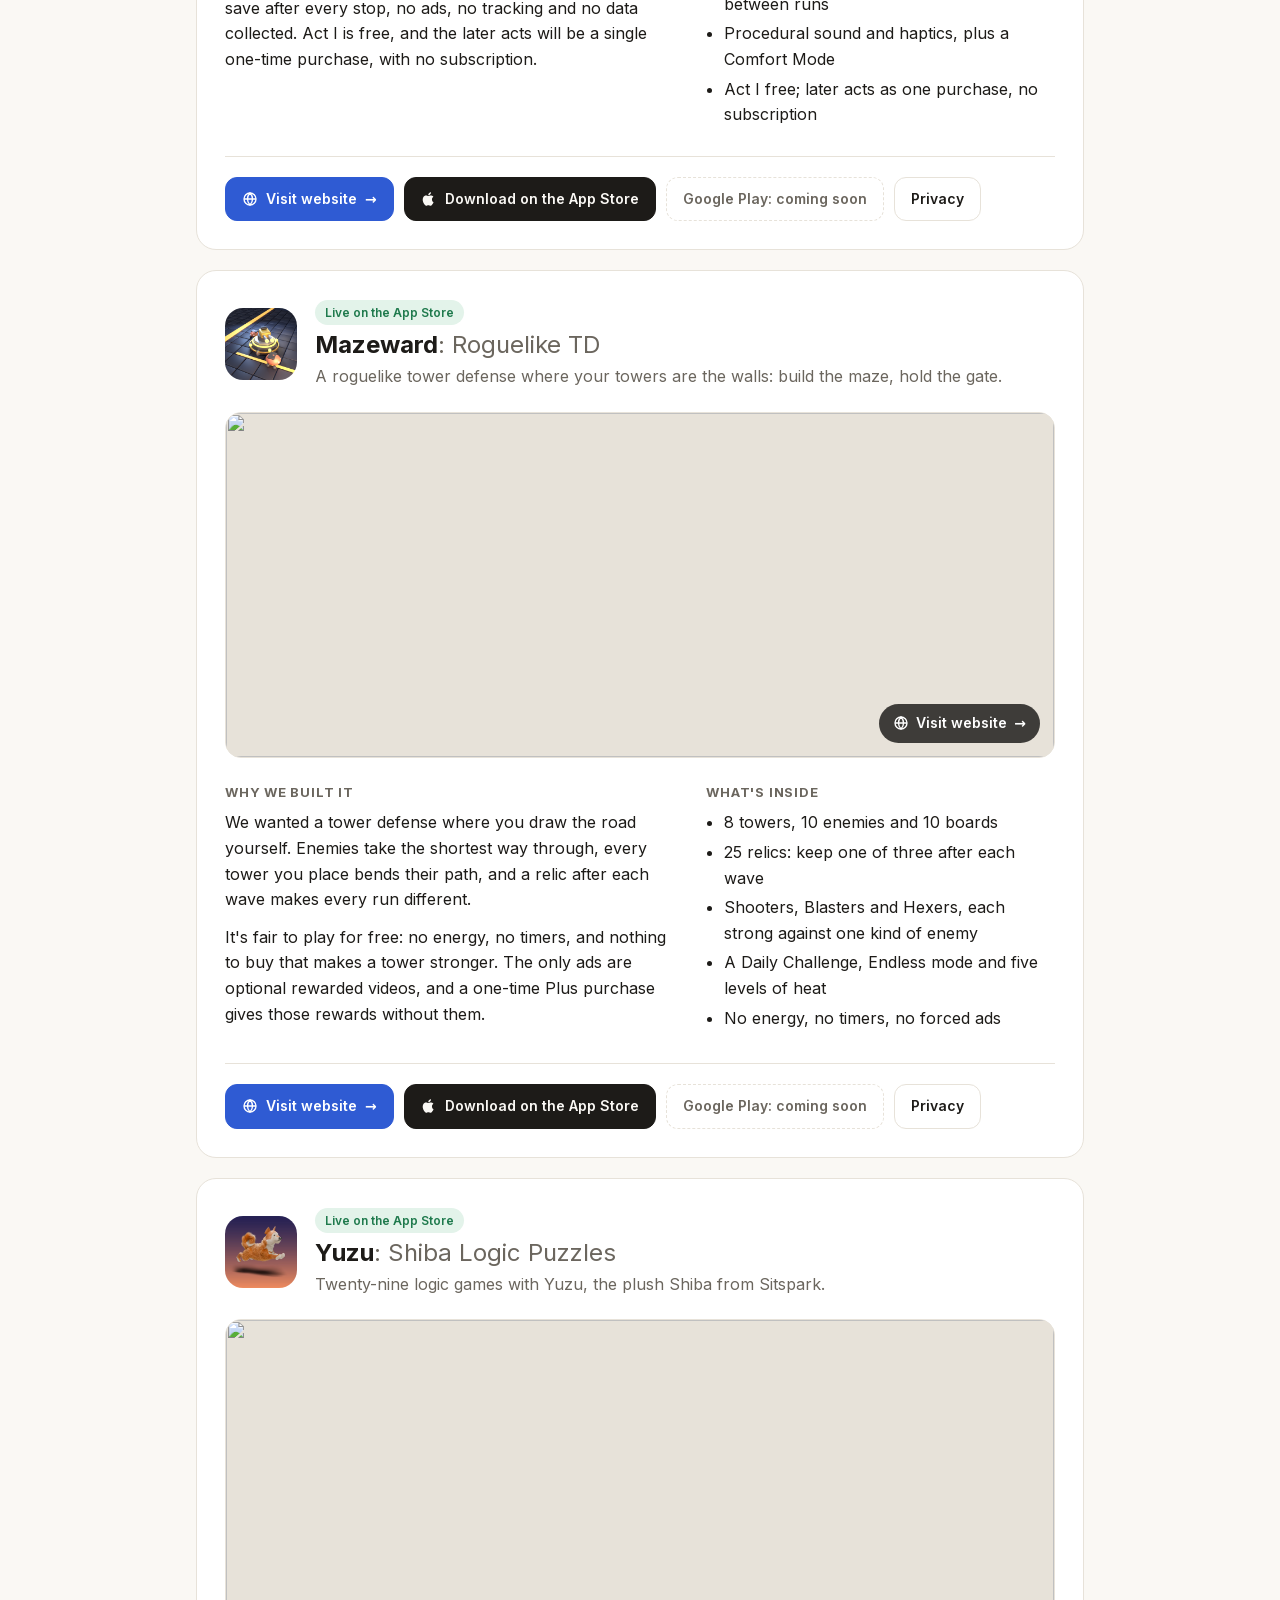
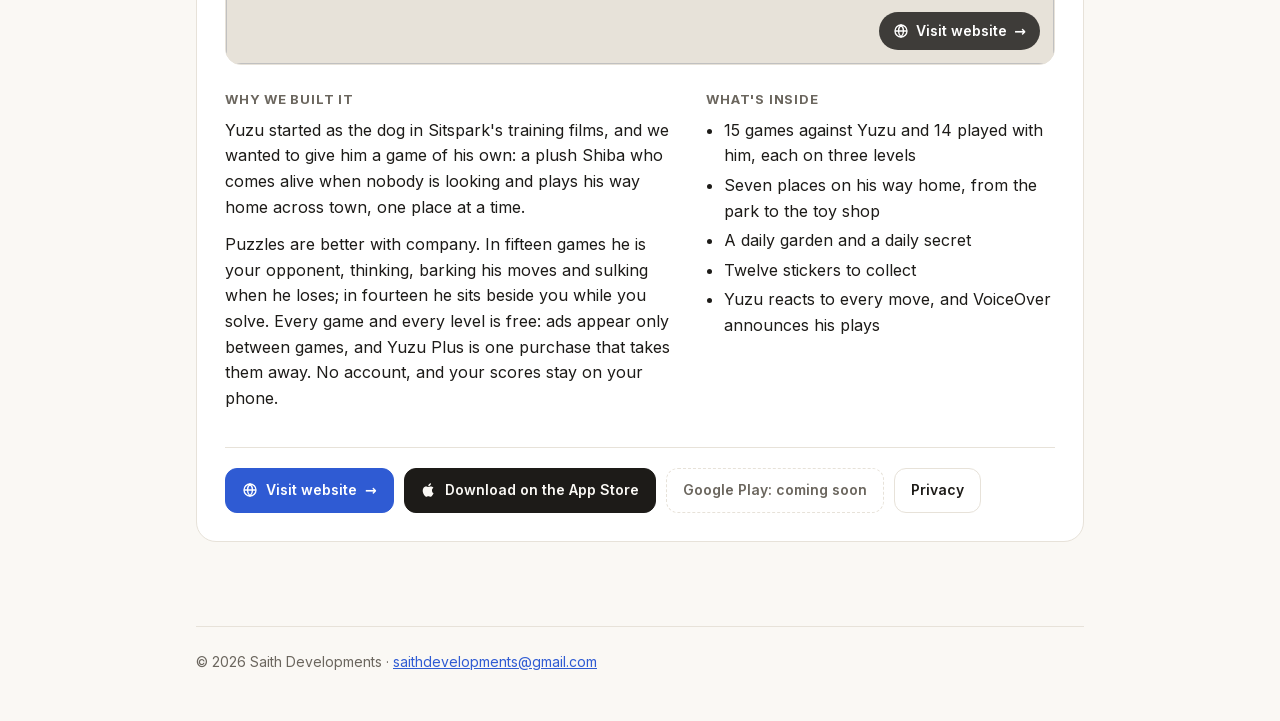
==== commit 69862f50: "Self-host web fonts instead of loading them from Google's servers (GDPR) Co-Authored-By: Claude Opus" ====
--- a/index.html
+++ b/index.html
@@ -7,9 +7,9 @@
 <meta name="description" content="The apps and games we build and launch, where to get them, and why each one exists.">
 <link rel="icon" href="assets/favicon.svg" type="image/svg+xml">
 <link rel="apple-touch-icon" href="assets/favicon-180.png">
-<link rel="preconnect" href="https://fonts.googleapis.com">
-<link rel="preconnect" href="https://fonts.gstatic.com" crossorigin>
-<link href="https://fonts.googleapis.com/css2?family=Inter:wght@400;500;600;700&family=Fraunces:opsz,wght@9..144,600&display=swap" rel="stylesheet">
+
+
+<link href="assets/fonts/fonts.css" rel="stylesheet">
 <style>
   :root {
     --bg: #faf8f4;
--- a/assets/fonts/fonts.css
+++ b/assets/fonts/fonts.css
@@ -0,0 +1,279 @@
+/* vietnamese */
+@font-face {
+  font-family: 'Fraunces';
+  font-style: normal;
+  font-weight: 600;
+  font-display: swap;
+  src: url(8fdb9e29f8e30e6c.woff2) format('woff2');
+  unicode-range: U+0102-0103, U+0110-0111, U+0128-0129, U+0168-0169, U+01A0-01A1, U+01AF-01B0, U+0300-0301, U+0303-0304, U+0308-0309, U+0323, U+0329, U+1EA0-1EF9, U+20AB;
+}
+/* latin-ext */
+@font-face {
+  font-family: 'Fraunces';
+  font-style: normal;
+  font-weight: 600;
+  font-display: swap;
+  src: url(84e03cb168654773.woff2) format('woff2');
+  unicode-range: U+0100-02BA, U+02BD-02C5, U+02C7-02CC, U+02CE-02D7, U+02DD-02FF, U+0304, U+0308, U+0329, U+1D00-1DBF, U+1E00-1E9F, U+1EF2-1EFF, U+2020, U+20A0-20AB, U+20AD-20C4, U+2113, U+2C60-2C7F, U+A720-A7FF;
+}
+/* latin */
+@font-face {
+  font-family: 'Fraunces';
+  font-style: normal;
+  font-weight: 600;
+  font-display: swap;
+  src: url(8e8d2721ca934280.woff2) format('woff2');
+  unicode-range: U+0000-00FF, U+0131, U+0152-0153, U+02BB-02BC, U+02C6, U+02DA, U+02DC, U+0304, U+0308, U+0329, U+2000-206F, U+20AC, U+2122, U+2191, U+2193, U+2212, U+2215, U+FEFF, U+FFFD;
+}
+/* cyrillic-ext */
+@font-face {
+  font-family: 'Inter';
+  font-style: normal;
+  font-weight: 400;
+  font-display: swap;
+  src: url(c428ca13a1cc9928.woff2) format('woff2');
+  unicode-range: U+0460-052F, U+1C80-1C8A, U+20B4, U+2DE0-2DFF, U+A640-A69F, U+FE2E-FE2F;
+}
+/* cyrillic */
+@font-face {
+  font-family: 'Inter';
+  font-style: normal;
+  font-weight: 400;
+  font-display: swap;
+  src: url(ec7f5af97c9d10f8.woff2) format('woff2');
+  unicode-range: U+0301, U+0400-045F, U+0490-0491, U+04B0-04B1, U+2116;
+}
+/* greek-ext */
+@font-face {
+  font-family: 'Inter';
+  font-style: normal;
+  font-weight: 400;
+  font-display: swap;
+  src: url(085cd7907a4366c1.woff2) format('woff2');
+  unicode-range: U+1F00-1FFF;
+}
+/* greek */
+@font-face {
+  font-family: 'Inter';
+  font-style: normal;
+  font-weight: 400;
+  font-display: swap;
+  src: url(4609148e1a78e15e.woff2) format('woff2');
+  unicode-range: U+0370-0377, U+037A-037F, U+0384-038A, U+038C, U+038E-03A1, U+03A3-03FF;
+}
+/* vietnamese */
+@font-face {
+  font-family: 'Inter';
+  font-style: normal;
+  font-weight: 400;
+  font-display: swap;
+  src: url(1f53bf00fe0a853b.woff2) format('woff2');
+  unicode-range: U+0102-0103, U+0110-0111, U+0128-0129, U+0168-0169, U+01A0-01A1, U+01AF-01B0, U+0300-0301, U+0303-0304, U+0308-0309, U+0323, U+0329, U+1EA0-1EF9, U+20AB;
+}
+/* latin-ext */
+@font-face {
+  font-family: 'Inter';
+  font-style: normal;
+  font-weight: 400;
+  font-display: swap;
+  src: url(367ba69ac0a2c903.woff2) format('woff2');
+  unicode-range: U+0100-02BA, U+02BD-02C5, U+02C7-02CC, U+02CE-02D7, U+02DD-02FF, U+0304, U+0308, U+0329, U+1D00-1DBF, U+1E00-1E9F, U+1EF2-1EFF, U+2020, U+20A0-20AB, U+20AD-20C4, U+2113, U+2C60-2C7F, U+A720-A7FF;
+}
+/* latin */
+@font-face {
+  font-family: 'Inter';
+  font-style: normal;
+  font-weight: 400;
+  font-display: swap;
+  src: url(bec94a4daf0632dd.woff2) format('woff2');
+  unicode-range: U+0000-00FF, U+0131, U+0152-0153, U+02BB-02BC, U+02C6, U+02DA, U+02DC, U+0304, U+0308, U+0329, U+2000-206F, U+20AC, U+2122, U+2191, U+2193, U+2212, U+2215, U+FEFF, U+FFFD;
+}
+/* cyrillic-ext */
+@font-face {
+  font-family: 'Inter';
+  font-style: normal;
+  font-weight: 500;
+  font-display: swap;
+  src: url(c428ca13a1cc9928.woff2) format('woff2');
+  unicode-range: U+0460-052F, U+1C80-1C8A, U+20B4, U+2DE0-2DFF, U+A640-A69F, U+FE2E-FE2F;
+}
+/* cyrillic */
+@font-face {
+  font-family: 'Inter';
+  font-style: normal;
+  font-weight: 500;
+  font-display: swap;
+  src: url(ec7f5af97c9d10f8.woff2) format('woff2');
+  unicode-range: U+0301, U+0400-045F, U+0490-0491, U+04B0-04B1, U+2116;
+}
+/* greek-ext */
+@font-face {
+  font-family: 'Inter';
+  font-style: normal;
+  font-weight: 500;
+  font-display: swap;
+  src: url(085cd7907a4366c1.woff2) format('woff2');
+  unicode-range: U+1F00-1FFF;
+}
+/* greek */
+@font-face {
+  font-family: 'Inter';
+  font-style: normal;
+  font-weight: 500;
+  font-display: swap;
+  src: url(4609148e1a78e15e.woff2) format('woff2');
+  unicode-range: U+0370-0377, U+037A-037F, U+0384-038A, U+038C, U+038E-03A1, U+03A3-03FF;
+}
+/* vietnamese */
+@font-face {
+  font-family: 'Inter';
+  font-style: normal;
+  font-weight: 500;
+  font-display: swap;
+  src: url(1f53bf00fe0a853b.woff2) format('woff2');
+  unicode-range: U+0102-0103, U+0110-0111, U+0128-0129, U+0168-0169, U+01A0-01A1, U+01AF-01B0, U+0300-0301, U+0303-0304, U+0308-0309, U+0323, U+0329, U+1EA0-1EF9, U+20AB;
+}
+/* latin-ext */
+@font-face {
+  font-family: 'Inter';
+  font-style: normal;
+  font-weight: 500;
+  font-display: swap;
+  src: url(367ba69ac0a2c903.woff2) format('woff2');
+  unicode-range: U+0100-02BA, U+02BD-02C5, U+02C7-02CC, U+02CE-02D7, U+02DD-02FF, U+0304, U+0308, U+0329, U+1D00-1DBF, U+1E00-1E9F, U+1EF2-1EFF, U+2020, U+20A0-20AB, U+20AD-20C4, U+2113, U+2C60-2C7F, U+A720-A7FF;
+}
+/* latin */
+@font-face {
+  font-family: 'Inter';
+  font-style: normal;
+  font-weight: 500;
+  font-display: swap;
+  src: url(bec94a4daf0632dd.woff2) format('woff2');
+  unicode-range: U+0000-00FF, U+0131, U+0152-0153, U+02BB-02BC, U+02C6, U+02DA, U+02DC, U+0304, U+0308, U+0329, U+2000-206F, U+20AC, U+2122, U+2191, U+2193, U+2212, U+2215, U+FEFF, U+FFFD;
+}
+/* cyrillic-ext */
+@font-face {
+  font-family: 'Inter';
+  font-style: normal;
+  font-weight: 600;
+  font-display: swap;
+  src: url(c428ca13a1cc9928.woff2) format('woff2');
+  unicode-range: U+0460-052F, U+1C80-1C8A, U+20B4, U+2DE0-2DFF, U+A640-A69F, U+FE2E-FE2F;
+}
+/* cyrillic */
+@font-face {
+  font-family: 'Inter';
+  font-style: normal;
+  font-weight: 600;
+  font-display: swap;
+  src: url(ec7f5af97c9d10f8.woff2) format('woff2');
+  unicode-range: U+0301, U+0400-045F, U+0490-0491, U+04B0-04B1, U+2116;
+}
+/* greek-ext */
+@font-face {
+  font-family: 'Inter';
+  font-style: normal;
+  font-weight: 600;
+  font-display: swap;
+  src: url(085cd7907a4366c1.woff2) format('woff2');
+  unicode-range: U+1F00-1FFF;
+}
+/* greek */
+@font-face {
+  font-family: 'Inter';
+  font-style: normal;
+  font-weight: 600;
+  font-display: swap;
+  src: url(4609148e1a78e15e.woff2) format('woff2');
+  unicode-range: U+0370-0377, U+037A-037F, U+0384-038A, U+038C, U+038E-03A1, U+03A3-03FF;
+}
+/* vietnamese */
+@font-face {
+  font-family: 'Inter';
+  font-style: normal;
+  font-weight: 600;
+  font-display: swap;
+  src: url(1f53bf00fe0a853b.woff2) format('woff2');
+  unicode-range: U+0102-0103, U+0110-0111, U+0128-0129, U+0168-0169, U+01A0-01A1, U+01AF-01B0, U+0300-0301, U+0303-0304, U+0308-0309, U+0323, U+0329, U+1EA0-1EF9, U+20AB;
+}
+/* latin-ext */
+@font-face {
+  font-family: 'Inter';
+  font-style: normal;
+  font-weight: 600;
+  font-display: swap;
+  src: url(367ba69ac0a2c903.woff2) format('woff2');
+  unicode-range: U+0100-02BA, U+02BD-02C5, U+02C7-02CC, U+02CE-02D7, U+02DD-02FF, U+0304, U+0308, U+0329, U+1D00-1DBF, U+1E00-1E9F, U+1EF2-1EFF, U+2020, U+20A0-20AB, U+20AD-20C4, U+2113, U+2C60-2C7F, U+A720-A7FF;
+}
+/* latin */
+@font-face {
+  font-family: 'Inter';
+  font-style: normal;
+  font-weight: 600;
+  font-display: swap;
+  src: url(bec94a4daf0632dd.woff2) format('woff2');
+  unicode-range: U+0000-00FF, U+0131, U+0152-0153, U+02BB-02BC, U+02C6, U+02DA, U+02DC, U+0304, U+0308, U+0329, U+2000-206F, U+20AC, U+2122, U+2191, U+2193, U+2212, U+2215, U+FEFF, U+FFFD;
+}
+/* cyrillic-ext */
+@font-face {
+  font-family: 'Inter';
+  font-style: normal;
+  font-weight: 700;
+  font-display: swap;
+  src: url(c428ca13a1cc9928.woff2) format('woff2');
+  unicode-range: U+0460-052F, U+1C80-1C8A, U+20B4, U+2DE0-2DFF, U+A640-A69F, U+FE2E-FE2F;
+}
+/* cyrillic */
+@font-face {
+  font-family: 'Inter';
+  font-style: normal;
+  font-weight: 700;
+  font-display: swap;
+  src: url(ec7f5af97c9d10f8.woff2) format('woff2');
+  unicode-range: U+0301, U+0400-045F, U+0490-0491, U+04B0-04B1, U+2116;
+}
+/* greek-ext */
+@font-face {
+  font-family: 'Inter';
+  font-style: normal;
+  font-weight: 700;
+  font-display: swap;
+  src: url(085cd7907a4366c1.woff2) format('woff2');
+  unicode-range: U+1F00-1FFF;
+}
+/* greek */
+@font-face {
+  font-family: 'Inter';
+  font-style: normal;
+  font-weight: 700;
+  font-display: swap;
+  src: url(4609148e1a78e15e.woff2) format('woff2');
+  unicode-range: U+0370-0377, U+037A-037F, U+0384-038A, U+038C, U+038E-03A1, U+03A3-03FF;
+}
+/* vietnamese */
+@font-face {
+  font-family: 'Inter';
+  font-style: normal;
+  font-weight: 700;
+  font-display: swap;
+  src: url(1f53bf00fe0a853b.woff2) format('woff2');
+  unicode-range: U+0102-0103, U+0110-0111, U+0128-0129, U+0168-0169, U+01A0-01A1, U+01AF-01B0, U+0300-0301, U+0303-0304, U+0308-0309, U+0323, U+0329, U+1EA0-1EF9, U+20AB;
+}
+/* latin-ext */
+@font-face {
+  font-family: 'Inter';
+  font-style: normal;
+  font-weight: 700;
+  font-display: swap;
+  src: url(367ba69ac0a2c903.woff2) format('woff2');
+  unicode-range: U+0100-02BA, U+02BD-02C5, U+02C7-02CC, U+02CE-02D7, U+02DD-02FF, U+0304, U+0308, U+0329, U+1D00-1DBF, U+1E00-1E9F, U+1EF2-1EFF, U+2020, U+20A0-20AB, U+20AD-20C4, U+2113, U+2C60-2C7F, U+A720-A7FF;
+}
+/* latin */
+@font-face {
+  font-family: 'Inter';
+  font-style: normal;
+  font-weight: 700;
+  font-display: swap;
+  src: url(bec94a4daf0632dd.woff2) format('woff2');
+  unicode-range: U+0000-00FF, U+0131, U+0152-0153, U+02BB-02BC, U+02C6, U+02DA, U+02DC, U+0304, U+0308, U+0329, U+2000-206F, U+20AC, U+2122, U+2191, U+2193, U+2212, U+2215, U+FEFF, U+FFFD;
+}
